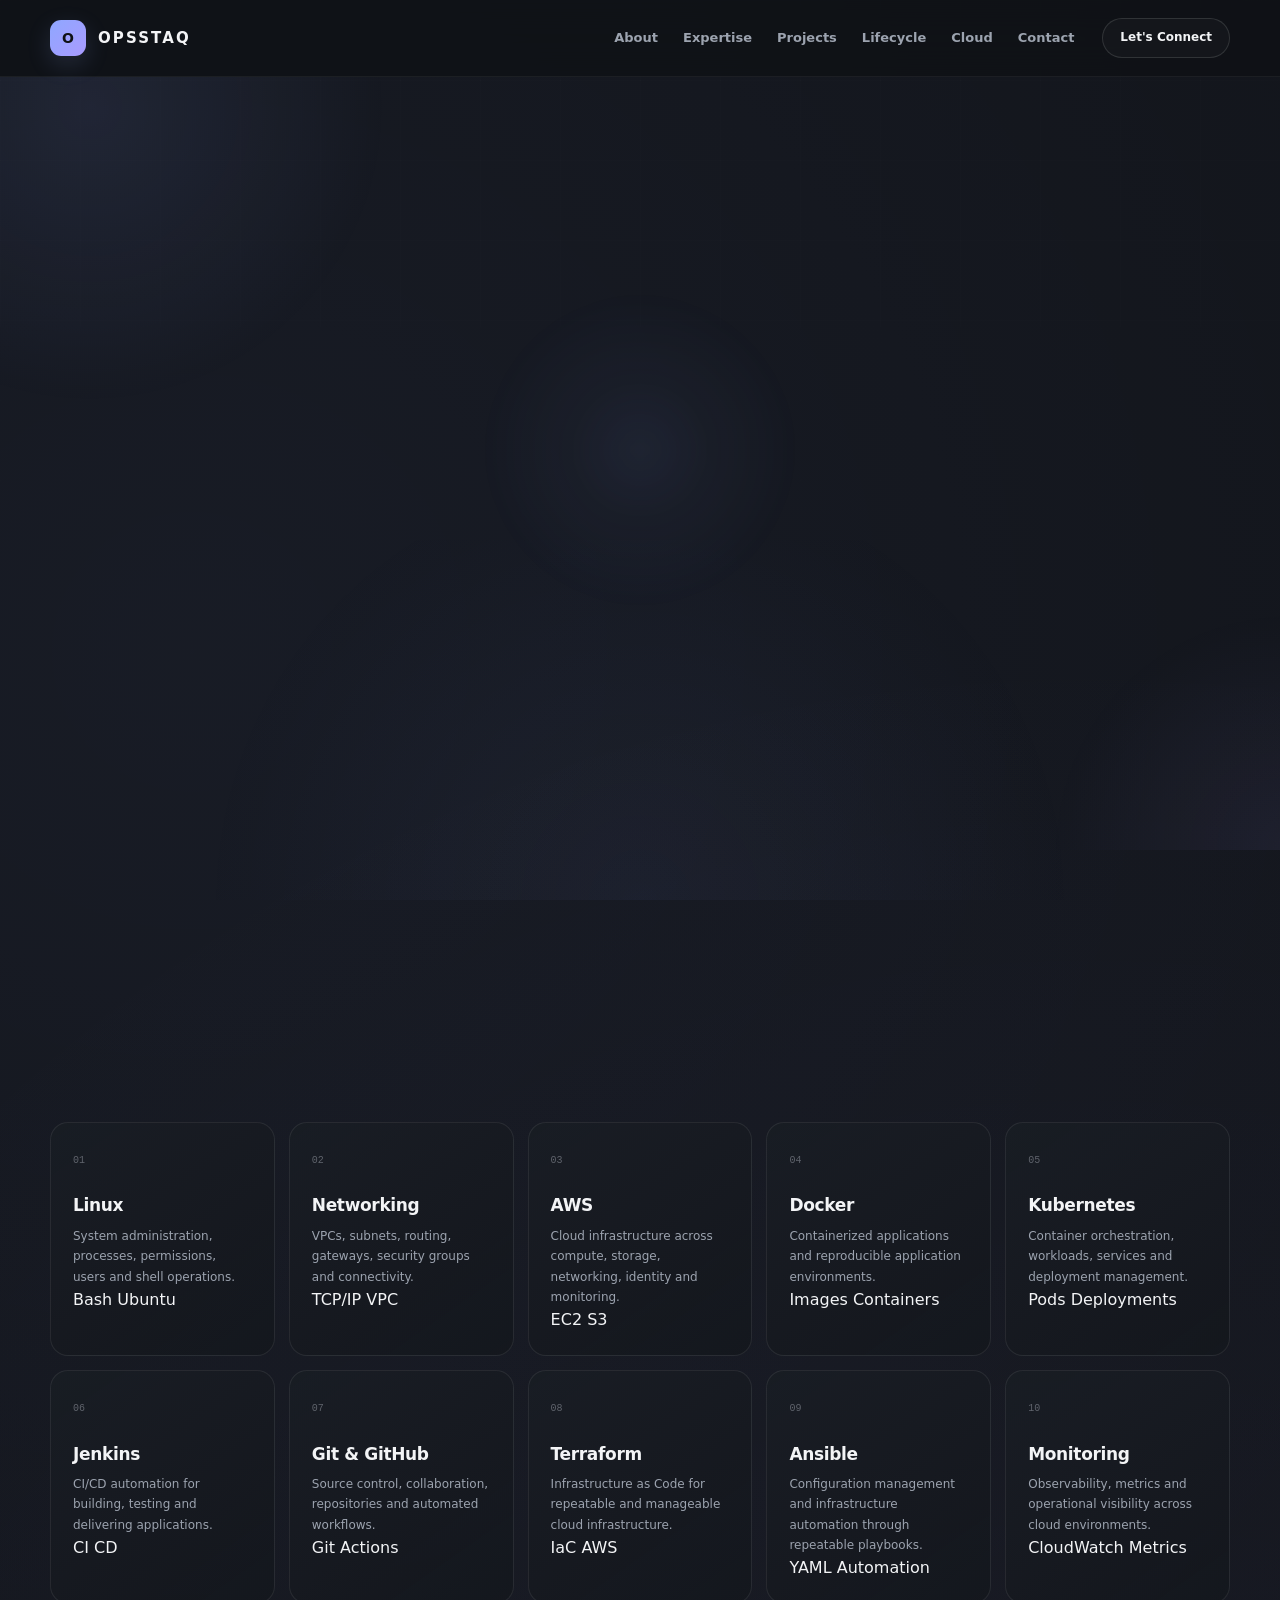
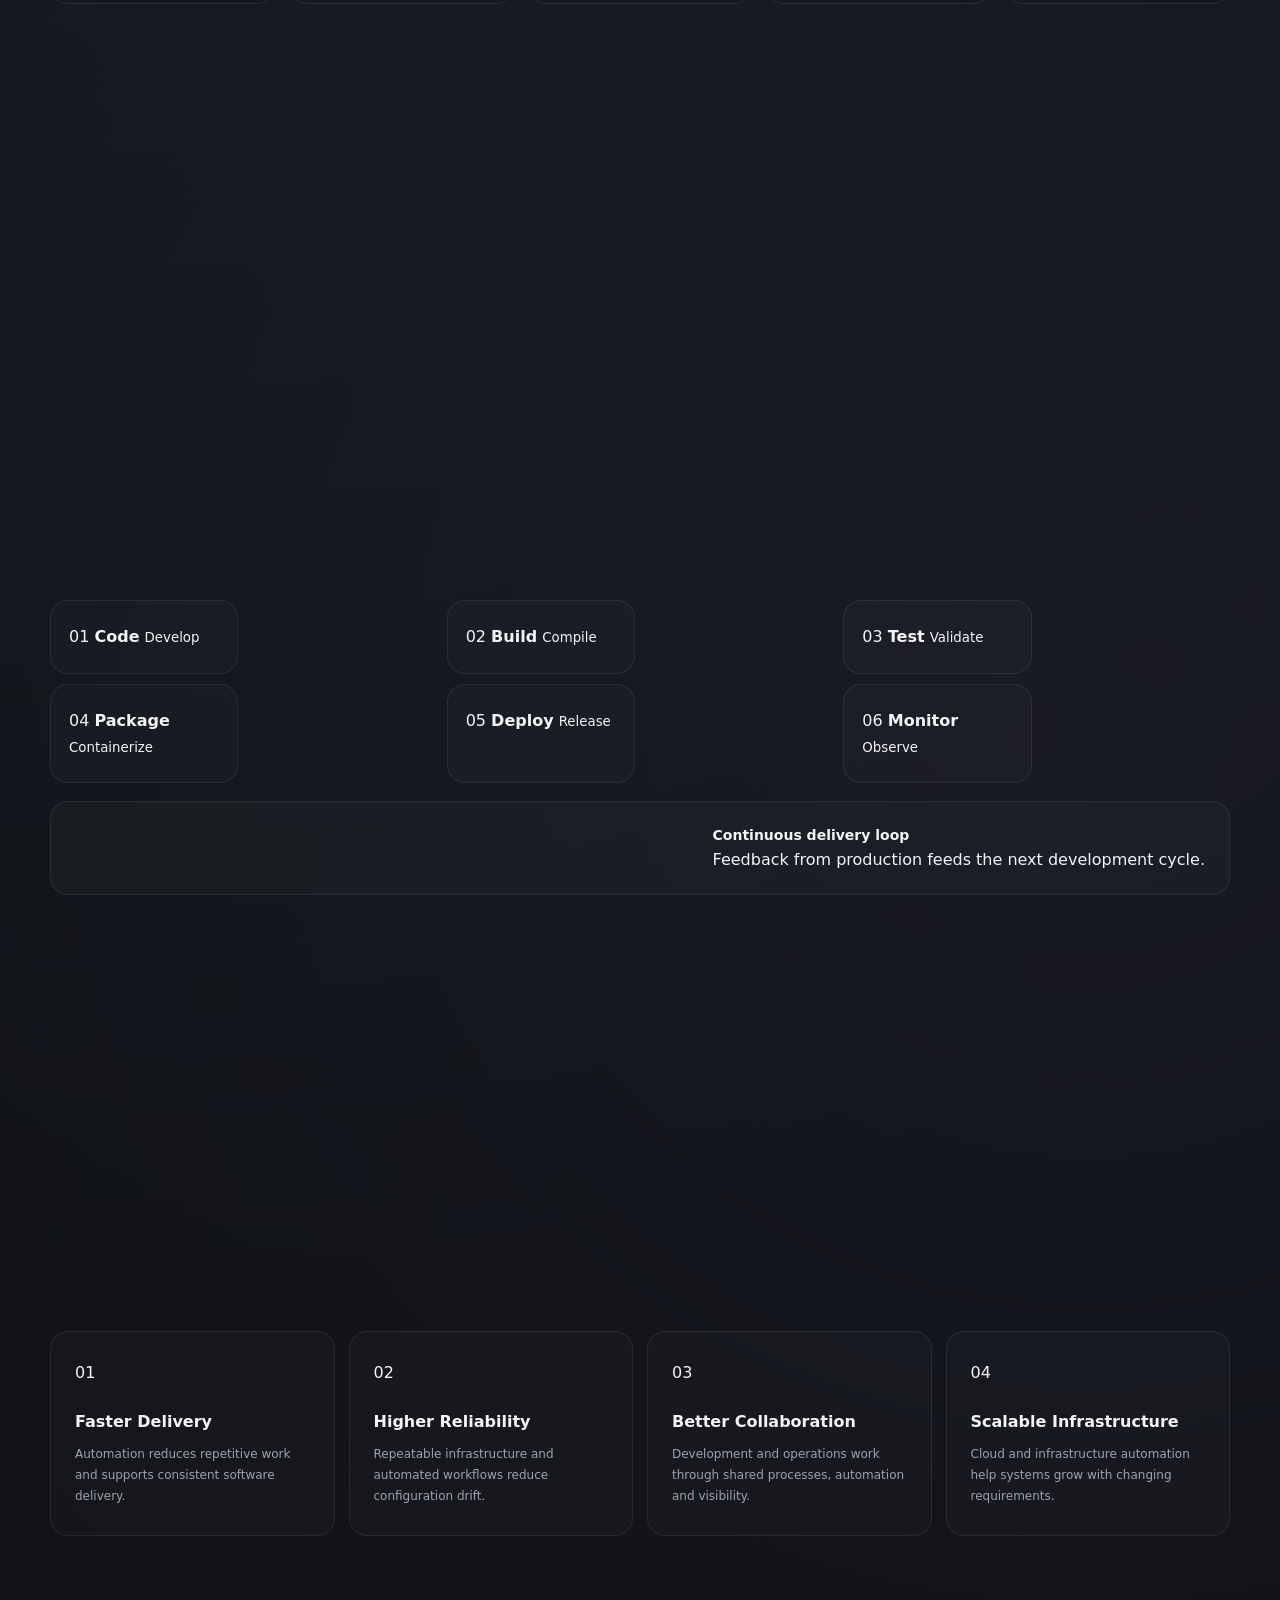
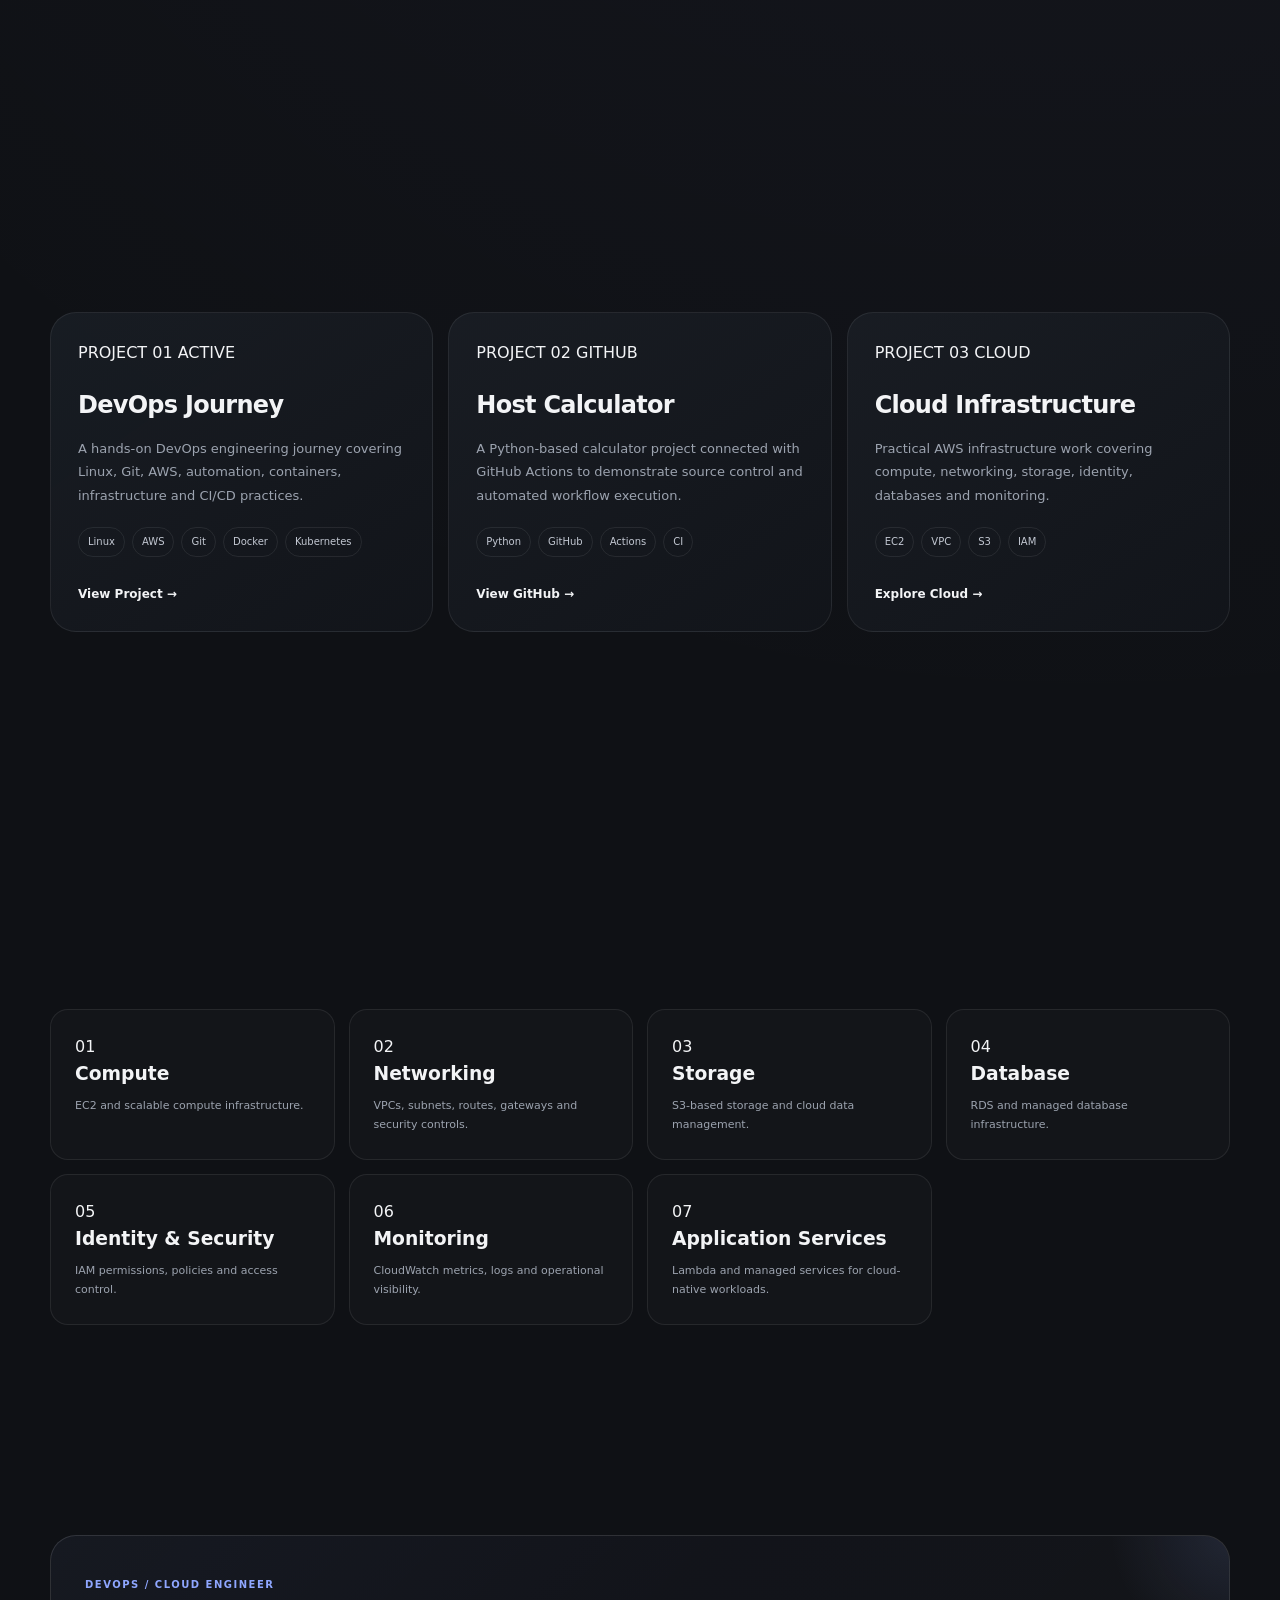
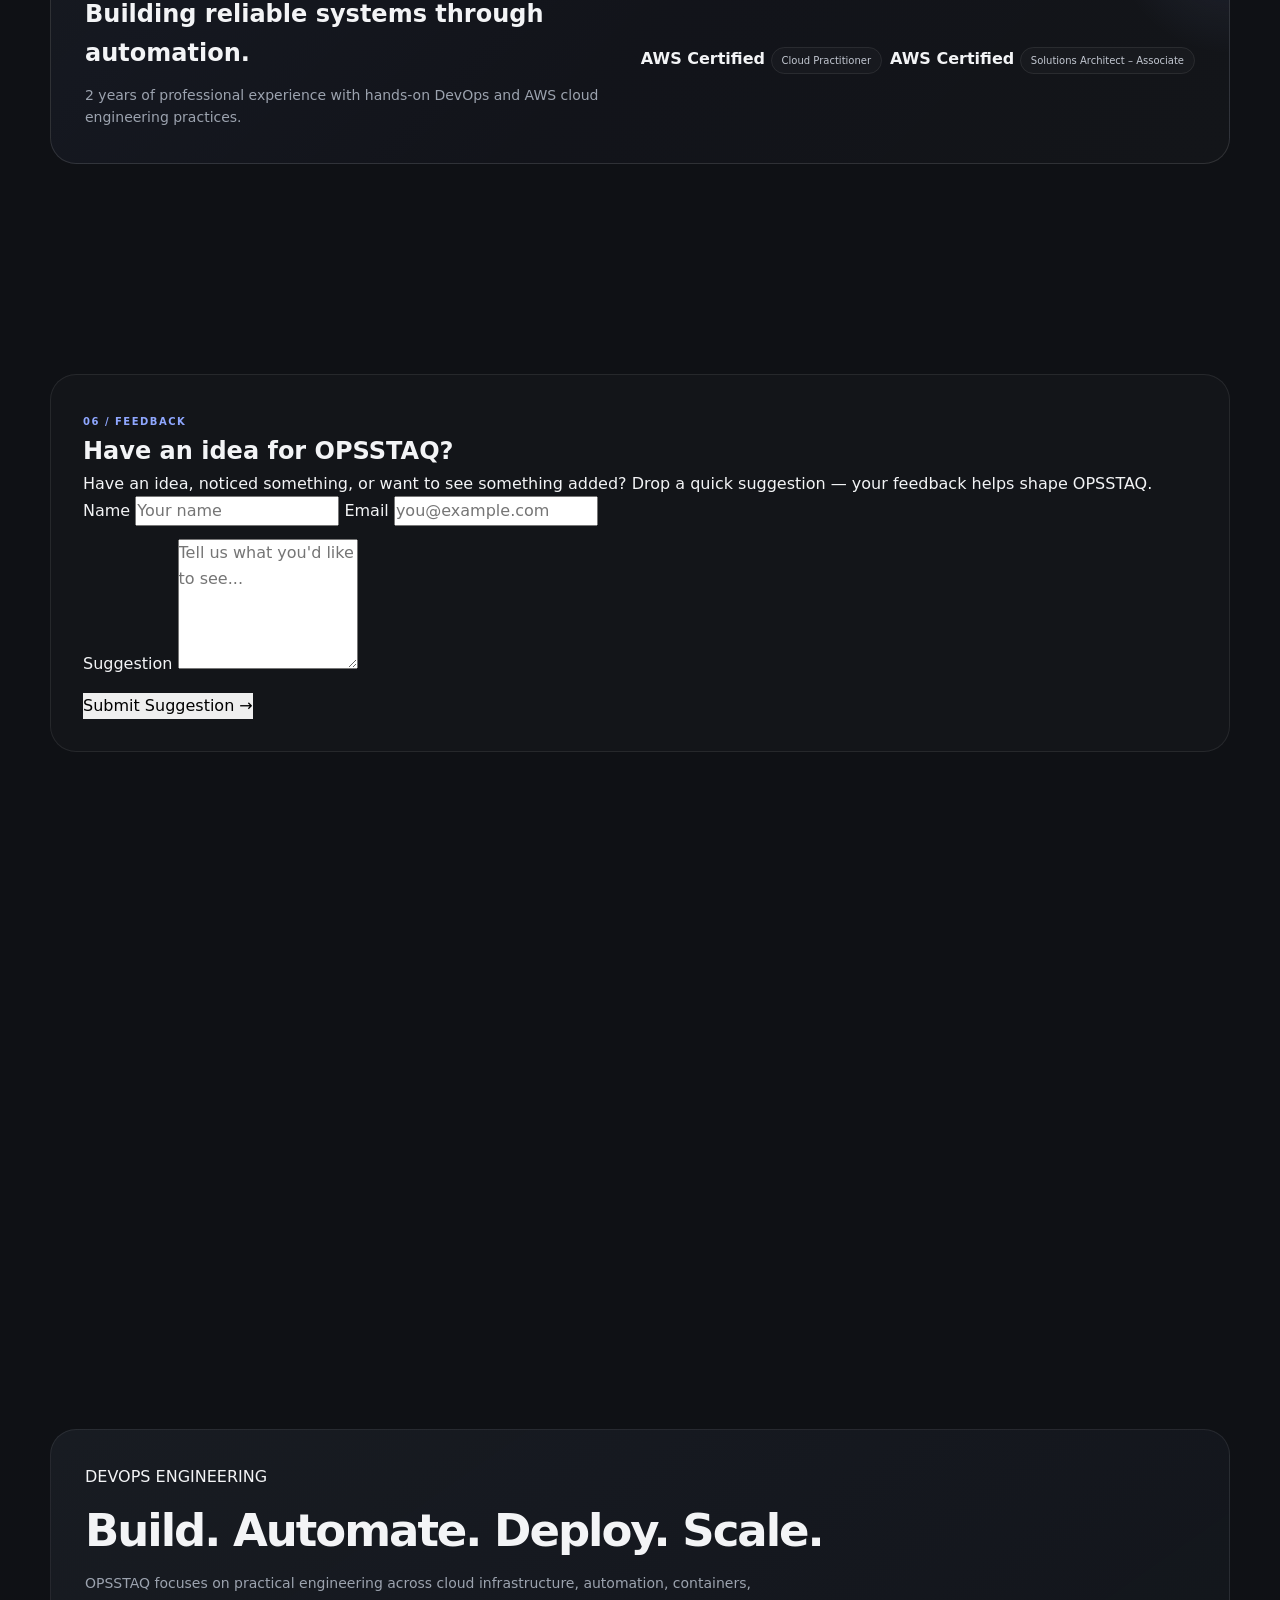
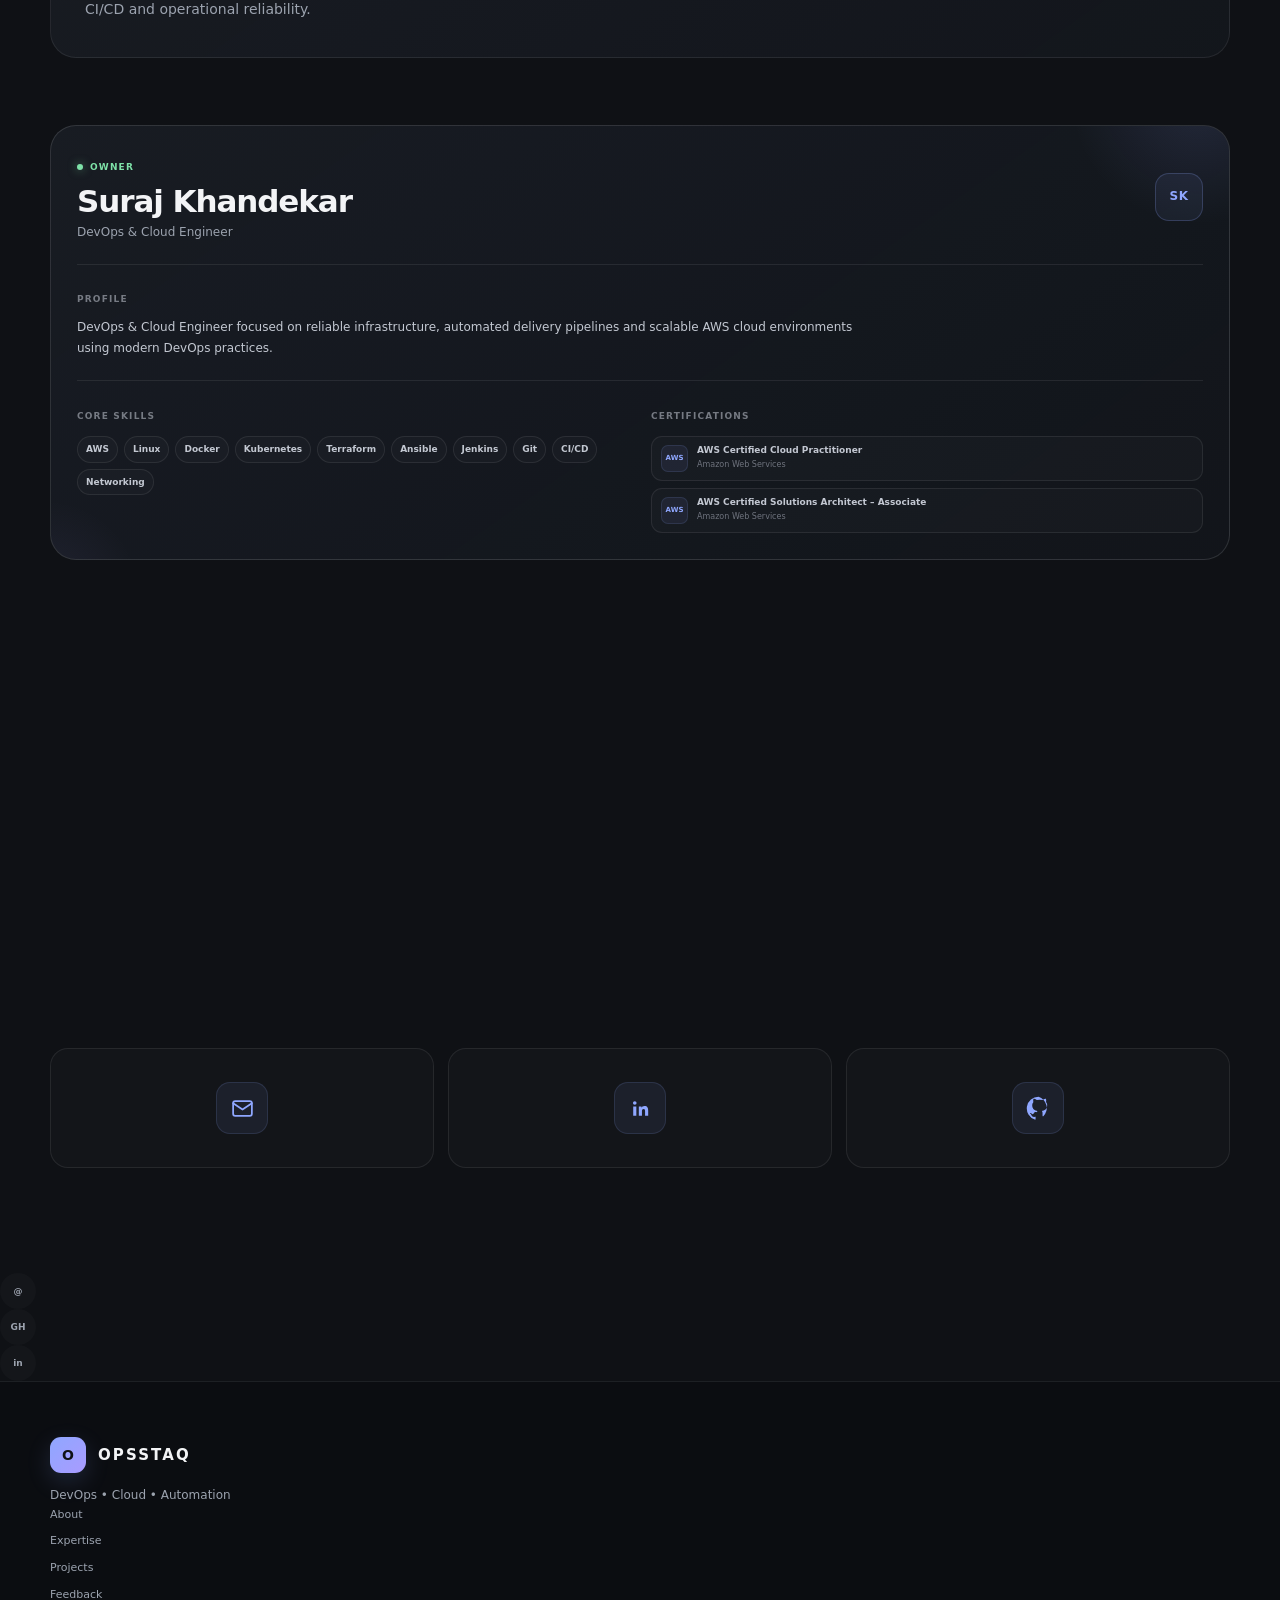
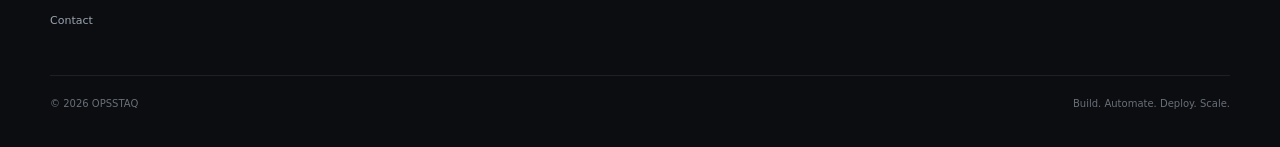
==== index.html @ a8ce3517 "Initial OPSSTAQ website" ====
<!DOCTYPE html>
<html lang="en">
<head>
    <meta charset="UTF-8">

    <meta
        name="viewport"
        content="width=device-width, initial-scale=1.0"
    >

    <meta
        name="description"
        content="OPSSTAQ — DevOps, Cloud and Automation engineering focused on reliable infrastructure, automated delivery and scalable cloud systems."
    >

    <title>OPSSTAQ — DevOps • Cloud • Automation</title>

    <link
        rel="stylesheet"
        href="css/style.css"
    >
</head>

<body>

    <!-- Ambient cursor glow -->
    <div
        class="cursor-glow"
        aria-hidden="true"
    ></div>


    <!-- ==================================================
         HEADER
    =================================================== -->

    <header class="site-header">

        <div class="container header-inner">

            <a
                href="#top"
                class="brand"
                aria-label="OPSSTAQ Home"
            >
                <span class="brand-mark">O</span>

                <span class="brand-name">
                    OPSSTAQ
                </span>
            </a>


            <nav
                class="main-nav"
                aria-label="Main navigation"
            >
                <a href="#about">About</a>
                <a href="#expertise">Expertise</a>
                <a href="#projects">Projects</a>
                <a href="#lifecycle">Lifecycle</a>
                <a href="#cloud">Cloud</a>
                <a href="#contact">Contact</a>
            </nav>


            <a
                href="#contact"
                class="header-cta"
            >
                Let's Connect
            </a>

        </div>

    </header>


    <main id="top">


        <!-- ==================================================
             HERO
        =================================================== -->

        <section class="hero section">

            <div class="container hero-grid">

                <div class="hero-content reveal">

                    <span class="eyebrow">
                        DEVOPS • CLOUD • AUTOMATION
                    </span>


                    <h1>
                        Engineering systems
                        <span>that ship.</span>
                    </h1>


                    <p class="hero-description">
                        Building reliable infrastructure, automated
                        delivery pipelines and scalable cloud environments
                        through modern DevOps engineering practices.
                    </p>


                    <div class="hero-actions">

                        <a
                            href="#projects"
                            class="btn btn-primary"
                        >
                            Explore Projects
                            <span>→</span>
                        </a>


                        <a
                            href="#expertise"
                            class="btn btn-secondary"
                        >
                            Explore Expertise
                        </a>

                    </div>


                    <div class="hero-meta">

                        <span>
                            <i></i>
                            AWS
                        </span>

                        <span>
                            <i></i>
                            CI/CD
                        </span>

                        <span>
                            <i></i>
                            Containers
                        </span>

                    </div>

                </div>


                <!-- Terminal -->

                <div class="hero-terminal reveal">

                    <div class="terminal-header">

                        <div class="terminal-dots">
                            <span></span>
                            <span></span>
                            <span></span>
                        </div>

                        <span>
                            opsstaq-terminal
                        </span>

                    </div>


                    <div class="terminal-body">

                        <div>
                            <span class="terminal-prompt">$</span>
                            git push origin main
                        </div>

                        <div class="terminal-muted">
                            → Triggering CI/CD pipeline...
                        </div>

                        <div class="terminal-success">
                            ✓ Build completed
                        </div>

                        <div class="terminal-success">
                            ✓ Tests passed
                        </div>

                        <div class="terminal-success">
                            ✓ Container packaged
                        </div>

                        <div class="terminal-success">
                            ✓ Deployment completed
                        </div>

                        <div class="terminal-command">
                            <span class="terminal-prompt">$</span>
                            kubectl get pods
                        </div>

                        <div class="terminal-muted">
                            STATUS: Running
                        </div>

                    </div>

                </div>

            </div>

        </section>


        <!-- ==================================================
             CORE STACK
        =================================================== -->

        <section
            id="expertise"
            class="section"
        >

            <div class="container">

                <div class="section-heading reveal">

                    <span class="section-label">
                        01 / CORE STACK
                    </span>

                    <h2>
                        Tools that move
                        <span>systems forward.</span>
                    </h2>

                </div>


                <div class="service-grid">

                    <article class="service-card reveal">
                        <span class="service-number">01</span>
                        <h3>Linux</h3>
                        <p>
                            System administration, processes,
                            permissions, users and shell operations.
                        </p>

                        <div class="service-tags">
                            <span>Bash</span>
                            <span>Ubuntu</span>
                        </div>
                    </article>


                    <article class="service-card reveal">
                        <span class="service-number">02</span>
                        <h3>Networking</h3>
                        <p>
                            VPCs, subnets, routing, gateways,
                            security groups and connectivity.
                        </p>

                        <div class="service-tags">
                            <span>TCP/IP</span>
                            <span>VPC</span>
                        </div>
                    </article>


                    <article class="service-card reveal">
                        <span class="service-number">03</span>
                        <h3>AWS</h3>
                        <p>
                            Cloud infrastructure across compute,
                            storage, networking, identity and monitoring.
                        </p>

                        <div class="service-tags">
                            <span>EC2</span>
                            <span>S3</span>
                        </div>
                    </article>


                    <article class="service-card reveal">
                        <span class="service-number">04</span>
                        <h3>Docker</h3>
                        <p>
                            Containerized applications and reproducible
                            application environments.
                        </p>

                        <div class="service-tags">
                            <span>Images</span>
                            <span>Containers</span>
                        </div>
                    </article>


                    <article class="service-card reveal">
                        <span class="service-number">05</span>
                        <h3>Kubernetes</h3>
                        <p>
                            Container orchestration, workloads,
                            services and deployment management.
                        </p>

                        <div class="service-tags">
                            <span>Pods</span>
                            <span>Deployments</span>
                        </div>
                    </article>


                    <article class="service-card reveal">
                        <span class="service-number">06</span>
                        <h3>Jenkins</h3>
                        <p>
                            CI/CD automation for building, testing
                            and delivering applications.
                        </p>

                        <div class="service-tags">
                            <span>CI</span>
                            <span>CD</span>
                        </div>
                    </article>


                    <article class="service-card reveal">
                        <span class="service-number">07</span>
                        <h3>Git &amp; GitHub</h3>
                        <p>
                            Source control, collaboration,
                            repositories and automated workflows.
                        </p>

                        <div class="service-tags">
                            <span>Git</span>
                            <span>Actions</span>
                        </div>
                    </article>


                    <article class="service-card reveal">
                        <span class="service-number">08</span>
                        <h3>Terraform</h3>
                        <p>
                            Infrastructure as Code for repeatable
                            and manageable cloud infrastructure.
                        </p>

                        <div class="service-tags">
                            <span>IaC</span>
                            <span>AWS</span>
                        </div>
                    </article>


                    <article class="service-card reveal">
                        <span class="service-number">09</span>
                        <h3>Ansible</h3>
                        <p>
                            Configuration management and infrastructure
                            automation through repeatable playbooks.
                        </p>

                        <div class="service-tags">
                            <span>YAML</span>
                            <span>Automation</span>
                        </div>
                    </article>


                    <article class="service-card reveal">
                        <span class="service-number">10</span>
                        <h3>Monitoring</h3>
                        <p>
                            Observability, metrics and operational
                            visibility across cloud environments.
                        </p>

                        <div class="service-tags">
                            <span>CloudWatch</span>
                            <span>Metrics</span>
                        </div>
                    </article>

                </div>

            </div>

        </section>


        <!-- ==================================================
             DEVOPS LIFECYCLE
        =================================================== -->

        <section
            id="lifecycle"
            class="section section-soft"
        >

            <div class="container">

                <div class="section-heading reveal">

                    <span class="section-label">
                        02 / DEVOPS LIFECYCLE
                    </span>

                    <h2>
                        From commit
                        <span>to production.</span>
                    </h2>

                    <p>
                        A continuous workflow connects development,
                        automation, deployment and operations.
                    </p>

                </div>


                <div class="pipeline">

                    <div class="pipeline-step reveal">
                        <span>01</span>
                        <strong>Code</strong>
                        <small>Develop</small>
                    </div>

                    <div class="pipeline-line"></div>

                    <div class="pipeline-step reveal">
                        <span>02</span>
                        <strong>Build</strong>
                        <small>Compile</small>
                    </div>

                    <div class="pipeline-line"></div>

                    <div class="pipeline-step reveal">
                        <span>03</span>
                        <strong>Test</strong>
                        <small>Validate</small>
                    </div>

                    <div class="pipeline-line"></div>

                    <div class="pipeline-step reveal">
                        <span>04</span>
                        <strong>Package</strong>
                        <small>Containerize</small>
                    </div>

                    <div class="pipeline-line"></div>

                    <div class="pipeline-step reveal">
                        <span>05</span>
                        <strong>Deploy</strong>
                        <small>Release</small>
                    </div>

                    <div class="pipeline-line"></div>

                    <div class="pipeline-step reveal">
                        <span>06</span>
                        <strong>Monitor</strong>
                        <small>Observe</small>
                    </div>

                </div>


                <div class="pipeline-result reveal">

                    <span class="pipeline-result-dot"></span>

                    <div>
                        <strong>
                            Continuous delivery loop
                        </strong>

                        <p>
                            Feedback from production feeds the next
                            development cycle.
                        </p>
                    </div>

                </div>

            </div>

        </section>


        <!-- ==================================================
             WHY DEVOPS
        =================================================== -->

        <section class="section">

            <div class="container">

                <div class="section-heading reveal">

                    <span class="section-label">
                        03 / WHY DEVOPS
                    </span>

                    <h2>
                        Engineering for
                        <span>continuous improvement.</span>
                    </h2>

                </div>


                <div class="benefit-grid">

                    <article class="benefit-card reveal">
                        <span>01</span>

                        <h3>
                            Faster Delivery
                        </h3>

                        <p>
                            Automation reduces repetitive work and
                            supports consistent software delivery.
                        </p>
                    </article>


                    <article class="benefit-card reveal">
                        <span>02</span>

                        <h3>
                            Higher Reliability
                        </h3>

                        <p>
                            Repeatable infrastructure and automated
                            workflows reduce configuration drift.
                        </p>
                    </article>


                    <article class="benefit-card reveal">
                        <span>03</span>

                        <h3>
                            Better Collaboration
                        </h3>

                        <p>
                            Development and operations work through
                            shared processes, automation and visibility.
                        </p>
                    </article>


                    <article class="benefit-card reveal">
                        <span>04</span>

                        <h3>
                            Scalable Infrastructure
                        </h3>

                        <p>
                            Cloud and infrastructure automation help
                            systems grow with changing requirements.
                        </p>
                    </article>

                </div>

            </div>

        </section>


        <!-- ==================================================
             PROJECTS
        =================================================== -->

        <section
            id="projects"
            class="section section-soft"
        >

            <div class="container">

                <div class="section-heading reveal">

                    <span class="section-label">
                        04 / PROJECTS
                    </span>

                    <h2>
                        Engineering work
                        <span>in practice.</span>
                    </h2>

                </div>


                <div class="project-grid">

                    <article class="project-card reveal">

                        <div class="project-top">

                            <span class="project-index">
                                PROJECT 01
                            </span>

                            <span class="project-status">
                                ACTIVE
                            </span>

                        </div>


                        <h3>
                            DevOps Journey
                        </h3>


                        <p>
                            A hands-on DevOps engineering journey covering
                            Linux, Git, AWS, automation, containers,
                            infrastructure and CI/CD practices.
                        </p>


                        <div class="project-tags">
                            <span>Linux</span>
                            <span>AWS</span>
                            <span>Git</span>
                            <span>Docker</span>
                            <span>Kubernetes</span>
                        </div>


                        <a
                            href="projects/devops-journey.html"
                            class="project-link"
                            target="_blank"
                            rel="noopener noreferrer"
                        >
                            View Project →
                        </a>

                    </article>


                    <article class="project-card reveal">

                        <div class="project-top">

                            <span class="project-index">
                                PROJECT 02
                            </span>

                            <span class="project-status">
                                GITHUB
                            </span>

                        </div>


                        <h3>
                            Host Calculator
                        </h3>


                        <p>
                            A Python-based calculator project connected
                            with GitHub Actions to demonstrate source
                            control and automated workflow execution.
                        </p>


                        <div class="project-tags">
                            <span>Python</span>
                            <span>GitHub</span>
                            <span>Actions</span>
                            <span>CI</span>
                        </div>


                        <a
                            href="https://github.com/CoderSuraj18/Host-calculator"
                            class="project-link"
                            target="_blank"
                            rel="noopener noreferrer"
                        >
                            View GitHub →
                        </a>

                    </article>


                    <article class="project-card reveal">

                        <div class="project-top">

                            <span class="project-index">
                                PROJECT 03
                            </span>

                            <span class="project-status">
                                CLOUD
                            </span>

                        </div>


                        <h3>
                            Cloud Infrastructure
                        </h3>


                        <p>
                            Practical AWS infrastructure work covering
                            compute, networking, storage, identity,
                            databases and monitoring.
                        </p>


                        <div class="project-tags">
                            <span>EC2</span>
                            <span>VPC</span>
                            <span>S3</span>
                            <span>IAM</span>
                        </div>


                        <a
                            href="#cloud"
                            class="project-link"
                        >
                            Explore Cloud →
                        </a>

                    </article>

                </div>

            </div>

        </section>


        <!-- ==================================================
             AWS CLOUD
        =================================================== -->

        <section
            id="cloud"
            class="section"
        >

            <div class="container">

                <div class="section-heading reveal">

                    <span class="section-label">
                        05 / CLOUD
                    </span>

                    <h2>
                        AWS infrastructure,
                        <span>engineered practically.</span>
                    </h2>

                </div>


                <div class="cloud-grid">

                    <article class="cloud-card reveal">
                        <span>01</span>
                        <h3>Compute</h3>
                        <p>
                            EC2 and scalable compute infrastructure.
                        </p>
                    </article>


                    <article class="cloud-card reveal">
                        <span>02</span>
                        <h3>Networking</h3>
                        <p>
                            VPCs, subnets, routes, gateways and
                            security controls.
                        </p>
                    </article>


                    <article class="cloud-card reveal">
                        <span>03</span>
                        <h3>Storage</h3>
                        <p>
                            S3-based storage and cloud data management.
                        </p>
                    </article>


                    <article class="cloud-card reveal">
                        <span>04</span>
                        <h3>Database</h3>
                        <p>
                            RDS and managed database infrastructure.
                        </p>
                    </article>


                    <article class="cloud-card reveal">
                        <span>05</span>
                        <h3>Identity &amp; Security</h3>
                        <p>
                            IAM permissions, policies and access control.
                        </p>
                    </article>


                    <article class="cloud-card reveal">
                        <span>06</span>
                        <h3>Monitoring</h3>
                        <p>
                            CloudWatch metrics, logs and operational
                            visibility.
                        </p>
                    </article>


                    <article class="cloud-card reveal">
                        <span>07</span>
                        <h3>Application Services</h3>
                        <p>
                            Lambda and managed services for
                            cloud-native workloads.
                        </p>
                    </article>

                </div>

            </div>

        </section>


        <!-- ==================================================
             RESUME / ENGINEER PROFILE
        =================================================== -->

        <section class="section section-soft">

            <div class="container">

                <article class="resume-card reveal">

                    <div>

                        <span class="section-label">
                            DEVOPS / CLOUD ENGINEER
                        </span>

                        <h2>
                            Building reliable systems
                            through automation.
                        </h2>

                        <p>
                            2 years of professional experience with
                            hands-on DevOps and AWS cloud engineering
                            practices.
                        </p>

                    </div>


                    <div class="resume-certifications">

                        <div>
                            <strong>
                                AWS Certified
                            </strong>

                            <span>
                                Cloud Practitioner
                            </span>
                        </div>


                        <div>
                            <strong>
                                AWS Certified
                            </strong>

                            <span>
                                Solutions Architect – Associate
                            </span>
                        </div>

                    </div>

                </article>

            </div>

        </section>


        <!-- ==================================================
             SUGGESTIONS / FEEDBACK
        =================================================== -->

        <section
            id="suggestions"
            class="section"
        >

            <div class="container">

                <article class="suggestion-card reveal">

                    <div class="suggestion-content">

                        <span class="section-label">
                            06 / FEEDBACK
                        </span>


                        <h2>
                            Have an idea
                            <span>for OPSSTAQ?</span>
                        </h2>


                        <p>
                            Have an idea, noticed something, or want to
                            see something added? Drop a quick suggestion —
                            your feedback helps shape OPSSTAQ.
                        </p>

                    </div>


                    <form
                        id="suggestionForm"
                        class="suggestion-form"
                    >

                        <div class="form-row">

                            <label>
                                Name

                                <input
                                    type="text"
                                    name="name"
                                    required
                                    autocomplete="name"
                                    placeholder="Your name"
                                >
                            </label>


                            <label>
                                Email

                                <input
                                    type="email"
                                    name="email"
                                    required
                                    autocomplete="email"
                                    placeholder="you@example.com"
                                >
                            </label>

                        </div>


                        <label>
                            Suggestion

                            <textarea
                                name="suggestion"
                                rows="5"
                                required
                                placeholder="Tell us what you'd like to see..."
                            ></textarea>
                        </label>


                        <div class="form-actions">

                            <button
                                type="submit"
                                class="suggestion-submit"
                            >
                                Submit Suggestion →
                            </button>


                            <span
                                id="formStatus"
                                class="form-status"
                                aria-live="polite"
                            ></span>

                        </div>

                    </form>

                </article>

            </div>

        </section>


        <!-- ==================================================
             ABOUT + OWNER PROFILE
             Moved near the end
        =================================================== -->

        <section
            id="about"
            class="section section-soft"
        >

            <div class="container">

                <div class="section-heading reveal">

                    <span class="section-label">
                        07 / ABOUT
                    </span>


                    <h2>
                        From infrastructure
                        <span>to delivery.</span>
                    </h2>


                    <p>
                        DevOps engineering connects infrastructure,
                        automation, software delivery and cloud
                        operations into one reliable workflow.
                    </p>

                </div>


                <div class="about-grid">

                    <article class="about-card reveal">

                        <span class="card-kicker">
                            DEVOPS ENGINEERING
                        </span>


                        <h3>
                            Build. Automate.
                            Deploy. Scale.
                        </h3>


                        <p>
                            OPSSTAQ focuses on practical engineering
                            across cloud infrastructure, automation,
                            containers, CI/CD and operational reliability.
                        </p>

                    </article>


                    <article class="stat-card reveal">

                        <span class="stat-value">
                            AWS
                        </span>

                        <span class="stat-label">
                            Cloud Engineering
                        </span>

                    </article>


                    <article class="stat-card reveal">

                        <span class="stat-value">
                            CI/CD
                        </span>

                        <span class="stat-label">
                            Automated Delivery
                        </span>

                    </article>

                </div>


                <!-- Owner Profile -->

                <article class="owner-profile-card reveal">

                    <div class="owner-profile-top">

                        <div class="owner-identity">

                            <span class="owner-status">
                                <span class="owner-status-dot"></span>
                                OWNER
                            </span>


                            <h3>
                                Suraj Khandekar
                            </h3>


                            <p>
                                DevOps &amp; Cloud Engineer
                            </p>

                        </div>


                        <div
                            class="owner-mark"
                            aria-hidden="true"
                        >
                            SK
                        </div>

                    </div>


                    <div class="owner-summary">

                        <span class="owner-label">
                            PROFILE
                        </span>


                        <p>
                            DevOps &amp; Cloud Engineer focused on
                            reliable infrastructure, automated delivery
                            pipelines and scalable AWS cloud environments
                            using modern DevOps practices.
                        </p>

                    </div>


                    <div class="owner-details">

                        <div class="owner-detail-group">

                            <span class="owner-label">
                                CORE SKILLS
                            </span>


                            <div class="owner-skills">

                                <span>AWS</span>
                                <span>Linux</span>
                                <span>Docker</span>
                                <span>Kubernetes</span>
                                <span>Terraform</span>
                                <span>Ansible</span>
                                <span>Jenkins</span>
                                <span>Git</span>
                                <span>CI/CD</span>
                                <span>Networking</span>

                            </div>

                        </div>


                        <div class="owner-detail-group">

                            <span class="owner-label">
                                CERTIFICATIONS
                            </span>


                            <div class="owner-certifications">

                                <div class="owner-cert">

                                    <span class="cert-icon">
                                        AWS
                                    </span>


                                    <div>

                                        <strong>
                                            AWS Certified Cloud Practitioner
                                        </strong>

                                        <small>
                                            Amazon Web Services
                                        </small>

                                    </div>

                                </div>


                                <div class="owner-cert">

                                    <span class="cert-icon">
                                        AWS
                                    </span>


                                    <div>

                                        <strong>
                                            AWS Certified Solutions Architect –
                                            Associate
                                        </strong>

                                        <small>
                                            Amazon Web Services
                                        </small>

                                    </div>

                                </div>

                            </div>

                        </div>

                    </div>

                </article>

            </div>

        </section>


        <!-- ==================================================
             CONTACT
        =================================================== -->

        <section
            id="contact"
            class="section"
        >

            <div class="container">

                <div class="section-heading reveal">

                    <span class="section-label">
                        08 / CONTACT
                    </span>


                    <h2>
                        Let's build something
                        <span>reliable.</span>
                    </h2>


                    <p>
                        Connect with OPSSTAQ.
                    </p>

                </div>


                <div class="contact-grid">


                    <!-- Email -->

                    <a
                        href="mailto:khandekarsuraj67@gmail.com"
                        class="contact-action reveal"
                        aria-label="Send email to Suraj Khandekar"
                    >

                        <span class="contact-icon">

                            <svg
                                viewBox="0 0 24 24"
                                width="30"
                                height="30"
                                fill="none"
                                stroke="currentColor"
                                stroke-width="1.7"
                                stroke-linecap="round"
                                stroke-linejoin="round"
                                aria-hidden="true"
                            >
                                <rect
                                    x="3"
                                    y="5"
                                    width="18"
                                    height="14"
                                    rx="2"
                                ></rect>

                                <path
                                    d="m3 7 9 6 9-6"
                                ></path>
                            </svg>

                        </span>

                    </a>


                    <!-- LinkedIn -->

                    <a
                        href="https://www.linkedin.com/in/suraj-khandekar-51581b179"
                        class="contact-action reveal"
                        target="_blank"
                        rel="noopener noreferrer"
                        aria-label="Open Suraj Khandekar LinkedIn profile"
                    >

                        <span class="contact-icon">

                            <svg
                                viewBox="0 0 24 24"
                                width="30"
                                height="30"
                                fill="currentColor"
                                aria-hidden="true"
                            >
                                <path
                                    d="M6.5 8.5A1.75 1.75 0 1 0 6.5 5a1.75 1.75 0 0 0 0 3.5ZM5 10h3v9H5v-9Zm5 0h2.9v1.23h.04c.4-.76 1.38-1.56 2.84-1.56 3.04 0 3.6 2 3.6 4.6V19h-3v-4.17c0-1-.02-2.28-1.39-2.28-1.39 0-1.6 1.08-1.6 2.2V19h-3v-9Z"
                                ></path>
                            </svg>

                        </span>

                    </a>


                    <!-- GitHub -->

                    <a
                        href="https://github.com/CoderSuraj18"
                        class="contact-action reveal"
                        target="_blank"
                        rel="noopener noreferrer"
                        aria-label="Open CoderSuraj18 GitHub profile"
                    >

                        <span class="contact-icon">

                            <svg
                                viewBox="0 0 24 24"
                                width="30"
                                height="30"
                                fill="currentColor"
                                aria-hidden="true"
                            >
                                <path
                                    d="M12 .75a11.25 11.25 0 0 0-3.56 21.92c.56.1.77-.24.77-.54v-2.1c-3.13.68-3.79-1.33-3.79-1.33-.51-1.3-1.25-1.65-1.25-1.65-1.02-.7.08-.69.08-.69 1.13.08 1.73 1.16 1.73 1.16 1 .1 1.57-.99 1.57-.99.9-1.56 2.34-1.11 2.91-.85.09-.69.35-1.11.63-1.37-2.5-.28-5.13-1.25-5.13-5.57 0-1.23.44-2.23 1.16-3.02-.12-.28-.5-1.43.11-2.98 0 0 .95-.3 3.1 1.15a10.7 10.7 0 0 1 5.64 0c2.15-1.45 3.1-1.15 3.1-1.15.61 1.55.23 2.7.11 2.98.72.79 1.16 1.79 1.16 3.02 0 4.33-2.64 5.29-5.15 5.57.36.31.68.92.68 1.86v2.75c0 .3.2.65.78.54A11.25 11.25 0 0 0 12 .75Z"
                                ></path>
                            </svg>

                        </span>

                    </a>

                </div>

            </div>

        </section>

    </main>


    <!-- ==================================================
         FLOATING CONTACT DOCK
    =================================================== -->

    <div class="floating-dock">

        <a
            href="mailto:khandekarsuraj67@gmail.com"
            class="dock-item"
            aria-label="Email"
        >
            @
        </a>


        <a
            href="https://github.com/CoderSuraj18"
            class="dock-item"
            target="_blank"
            rel="noopener noreferrer"
            aria-label="GitHub"
        >
            GH
        </a>


        <a
            href="https://www.linkedin.com/in/suraj-khandekar-51581b179"
            class="dock-item"
            target="_blank"
            rel="noopener noreferrer"
            aria-label="LinkedIn"
        >
            in
        </a>

    </div>


    <!-- ==================================================
         FOOTER
    =================================================== -->

    <footer class="site-footer">

        <div class="container footer-inner">

            <div class="footer-brand">

                <a
                    href="#top"
                    class="brand"
                >
                    <span class="brand-mark">O</span>

                    <span class="brand-name">
                        OPSSTAQ
                    </span>
                </a>


                <p>
                    DevOps • Cloud • Automation
                </p>

            </div>


            <div class="footer-links">

                <a href="#about">About</a>
                <a href="#expertise">Expertise</a>
                <a href="#projects">Projects</a>
                <a href="#suggestions">Feedback</a>
                <a href="#contact">Contact</a>

            </div>


            <div class="footer-bottom">

                <span>
                    ©
                    <span data-current-year></span>
                    OPSSTAQ
                </span>


                <span>
                    Build. Automate. Deploy. Scale.
                </span>

            </div>

        </div>

    </footer>


    <script src="js/script.js"></script>

</body>
</html>
---- css/style.css ----
/* =========================================================
   OPSSTAQ
   DevOps • Cloud • Automation
   Main Website Stylesheet
   ========================================================= */


/* =========================================================
   01. ROOT VARIABLES
   ========================================================= */

:root {
    --bg: #0f1115;
    --bg-soft: #14171d;
    --bg-deep: #0b0d11;

    --card: rgba(25, 29, 36, 0.86);
    --card-solid: #191d24;

    --text: #f3f4f6;
    --muted: #9ca3af;
    --muted-light: #c3c8d2;

    --blue: #8fa7ff;
    --blue-soft: rgba(143, 167, 255, 0.12);

    --violet: #a99bff;
    --green: #7ee2a8;

    --border: rgba(255, 255, 255, 0.08);
    --border-light: rgba(255, 255, 255, 0.12);

    --shadow: 0 24px 70px rgba(0, 0, 0, 0.28);

    --radius-sm: 12px;
    --radius-md: 18px;
    --radius-lg: 26px;

    --container: 1180px;

    --transition: 0.28s ease;
}


/* =========================================================
   02. RESET
   ========================================================= */

* {
    margin: 0;
    padding: 0;
    box-sizing: border-box;
}

html {
    scroll-behavior: smooth;
    scroll-padding-top: 90px;
}

body {
    min-height: 100vh;
    overflow-x: hidden;

    background:
        radial-gradient(
            circle at 15% 8%,
            rgba(143, 167, 255, 0.07),
            transparent 30%
        ),
        radial-gradient(
            circle at 85% 28%,
            rgba(169, 155, 255, 0.05),
            transparent 28%
        ),
        var(--bg);

    color: var(--text);

    font-family:
        Inter,
        ui-sans-serif,
        system-ui,
        -apple-system,
        BlinkMacSystemFont,
        "Segoe UI",
        sans-serif;

    line-height: 1.6;
    -webkit-font-smoothing: antialiased;

    position: relative;
    isolation: isolate;
}

body::before {
    content: "";
    position: fixed;
    inset: 0;

    pointer-events: none;

    background-image:
        linear-gradient(
            rgba(255, 255, 255, 0.018) 1px,
            transparent 1px
        ),
        linear-gradient(
            90deg,
            rgba(255, 255, 255, 0.018) 1px,
            transparent 1px
        );

    background-size: 80px 80px;

    mask-image:
        linear-gradient(
            to bottom,
            rgba(0, 0, 0, 0.55),
            transparent 80%
        );

    z-index: -3;
}

body::after {
    content: "";

    position: fixed;
    inset: auto 0 0;

    height: 40vh;

    pointer-events: none;

    background:
        radial-gradient(
            circle at 50% 100%,
            rgba(143, 167, 255, 0.05),
            transparent 60%
        );

    z-index: -3;
}

a {
    color: inherit;
    text-decoration: none;
}

button,
input,
textarea {
    font: inherit;
}

button {
    border: 0;
}

img,
svg {
    display: block;
    max-width: 100%;
}

::selection {
    background: rgba(143, 167, 255, 0.25);
    color: var(--text);
}


/* =========================================================
   03. AMBIENT CURSOR GLOW
   ========================================================= */

.cursor-glow {
    position: fixed;

    width: 340px;
    height: 340px;

    border-radius: 50%;

    pointer-events: none;

    background:
        radial-gradient(
            circle,
            rgba(143, 167, 255, 0.10) 0%,
            rgba(143, 167, 255, 0.045) 28%,
            transparent 70%
        );

    filter: blur(12px);

    transform:
        translate3d(
            50vw,
            50vh,
            0
        )
        translate(-50%, -50%);

    z-index: -1;

    opacity: 0.8;
}


/* =========================================================
   04. GLOBAL CONTAINER
   ========================================================= */

.container {
    width: min(
        calc(100% - 40px),
        var(--container)
    );

    margin-inline: auto;
}


/* =========================================================
   05. HEADER
   ========================================================= */

.site-header {
    position: sticky;
    top: 0;

    z-index: 100;

    background:
        rgba(15, 17, 21, 0.78);

    border-bottom:
        1px solid rgba(255, 255, 255, 0.055);

    backdrop-filter: blur(18px);
    -webkit-backdrop-filter: blur(18px);
}

.header-inner {
    min-height: 76px;

    display: flex;
    align-items: center;
    justify-content: space-between;

    gap: 28px;
}

.brand {
    display: inline-flex;
    align-items: center;

    gap: 12px;

    flex-shrink: 0;

    transition:
        opacity var(--transition),
        transform var(--transition);
}

.brand:hover,
.brand-active {
    transform: translateY(-1px);
}

.brand-mark {
    width: 36px;
    height: 36px;

    display: grid;
    place-items: center;

    border-radius: 11px;

    color: #0f1115;

    background:
        linear-gradient(
            135deg,
            var(--blue),
            var(--violet)
        );

    font-size: 14px;
    font-weight: 800;

    box-shadow:
        0 8px 25px rgba(143, 167, 255, 0.16);

    transition:
        transform var(--transition),
        box-shadow var(--transition);
}

.brand:hover .brand-mark,
.brand-active .brand-mark {
    transform: rotate(-5deg) scale(1.04);

    box-shadow:
        0 10px 32px rgba(143, 167, 255, 0.24);
}

.brand-name {
    font-size: 15px;
    font-weight: 800;

    letter-spacing: 0.14em;
}

.main-nav {
    display: flex;
    align-items: center;
    gap: 25px;

    margin-left: auto;
}

.main-nav a {
    position: relative;

    color: var(--muted);

    font-size: 13px;
    font-weight: 600;

    transition:
        color var(--transition);
}

.main-nav a::after {
    content: "";

    position: absolute;

    left: 0;
    right: 0;
    bottom: -7px;

    height: 1px;

    background: var(--blue);

    transform: scaleX(0);
    transform-origin: center;

    transition:
        transform var(--transition);
}

.main-nav a:hover {
    color: var(--text);
}

.main-nav a:hover::after {
    transform: scaleX(1);
}

.header-cta {
    display: inline-flex;
    align-items: center;
    justify-content: center;

    min-height: 40px;

    padding: 0 17px;

    border: 1px solid var(--border-light);
    border-radius: 999px;

    color: var(--text);

    background:
        rgba(255, 255, 255, 0.025);

    font-size: 12px;
    font-weight: 700;

    transition:
        transform var(--transition),
        background var(--transition),
        border-color var(--transition);
}

.header-cta:hover {
    transform: translateY(-2px);

    background:
        rgba(143, 167, 255, 0.08);

    border-color:
        rgba(143, 167, 255, 0.32);
}


/* =========================================================
   06. HERO
   ========================================================= */

.hero {
    position: relative;

    padding:
        118px 0
        100px;

    overflow: hidden;
}

.hero::before {
    content: "";

    position: absolute;

    width: 620px;
    height: 620px;

    top: -280px;
    left: -220px;

    border-radius: 50%;

    background:
        radial-gradient(
            circle,
            rgba(143, 167, 255, 0.09),
            transparent 68%
        );

    pointer-events: none;
}

.hero::after {
    content: "";

    position: absolute;

    width: 500px;
    height: 500px;

    right: -260px;
    bottom: -250px;

    border-radius: 50%;

    background:
        radial-gradient(
            circle,
            rgba(169, 155, 255, 0.07),
            transparent 68%
        );

    pointer-events: none;
}

.hero-grid {
    position: relative;
    z-index: 1;

    display: grid;

    grid-template-columns:
        minmax(0, 1.05fr)
        minmax(380px, 0.95fr);

    gap: 80px;

    align-items: center;
}

.eyebrow {
    display: inline-flex;
    align-items: center;

    gap: 8px;

    margin-bottom: 22px;

    color: var(--blue);

    font-size: 11px;
    font-weight: 800;

    letter-spacing: 0.16em;
}

.eyebrow::before {
    content: "";

    width: 24px;
    height: 1px;

    background: var(--blue);
}

.hero h1 {
    max-width: 720px;

    font-size:
        clamp(48px, 7vw, 86px);

    line-height: 0.98;

    letter-spacing: -0.055em;

    font-weight: 760;
}

.hero h1 span {
    color: var(--muted);
}

.hero-description {
    max-width: 610px;

    margin-top: 27px;

    color: var(--muted);

    font-size: 17px;
    line-height: 1.8;
}

.hero-actions {
    display: flex;
    flex-wrap: wrap;

    gap: 12px;

    margin-top: 34px;
}

.btn {
    display: inline-flex;
    align-items: center;
    justify-content: center;

    min-height: 46px;

    padding:
        0 20px;

    border-radius: 999px;

    font-size: 13px;
    font-weight: 750;

    transition:
        transform var(--transition),
        background var(--transition),
        border-color var(--transition),
        box-shadow var(--transition);
}

.btn:hover {
    transform: translateY(-2px);
}

.btn-primary {
    color: #0d1015;

    background:
        linear-gradient(
            135deg,
            #a7b8ff,
            #8fa7ff
        );

    border: 1px solid transparent;

    box-shadow:
        0 12px 35px rgba(143, 167, 255, 0.14);
}

.btn-primary:hover {
    box-shadow:
        0 16px 42px rgba(143, 167, 255, 0.22);
}

.btn-secondary {
    color: var(--text);

    background:
        rgba(255, 255, 255, 0.025);

    border:
        1px solid var(--border-light);
}

.btn-secondary:hover {
    background:
        rgba(255, 255, 255, 0.055);

    border-color:
        rgba(255, 255, 255, 0.18);
}

.hero-meta {
    display: flex;
    flex-wrap: wrap;

    gap: 9px;

    margin-top: 30px;
}

.hero-meta span {
    padding:
        7px 11px;

    border:
        1px solid var(--border);

    border-radius: 999px;

    color: var(--muted-light);

    background:
        rgba(255, 255, 255, 0.018);

    font-size: 11px;
    font-weight: 650;
}


/* =========================================================
   07. TERMINAL VISUAL
   ========================================================= */

.terminal {
    overflow: hidden;

    border:
        1px solid var(--border-light);

    border-radius: var(--radius-lg);

    background:
        linear-gradient(
            145deg,
            rgba(25, 29, 36, 0.95),
            rgba(18, 21, 27, 0.92)
        );

    box-shadow: var(--shadow);

    transform:
        perspective(1200px)
        rotateY(-3deg);

    transition:
        transform 0.5s ease,
        border-color 0.3s ease,
        box-shadow 0.3s ease;
}

.terminal:hover {
    transform:
        perspective(1200px)
        rotateY(0deg)
        translateY(-4px);

    border-color:
        rgba(143, 167, 255, 0.22);

    box-shadow:
        0 30px 90px rgba(0, 0, 0, 0.38);
}

.terminal-bar {
    height: 45px;

    display: flex;
    align-items: center;

    gap: 7px;

    padding: 0 15px;

    border-bottom:
        1px solid var(--border);

    background:
        rgba(255, 255, 255, 0.02);
}

.terminal-dot {
    width: 8px;
    height: 8px;

    border-radius: 50%;

    background:
        rgba(255, 255, 255, 0.18);
}

.terminal-title {
    margin-left: 8px;

    color: var(--muted);

    font-size: 10px;
    font-weight: 600;

    letter-spacing: 0.08em;
}

.terminal-body {
    padding: 28px;

    font-family:
        "SFMono-Regular",
        Consolas,
        "Liberation Mono",
        monospace;

    font-size: 12px;
    line-height: 1.9;
}

.terminal-line {
    color: var(--muted);
}

.terminal-command {
    color: var(--text);
}

.terminal-accent {
    color: var(--blue);
}

.terminal-success {
    color: var(--green);
}

.terminal-muted {
    color:
        rgba(195, 200, 210, 0.55);
}

.terminal-space {
    height: 10px;
}


/* =========================================================
   08. GLOBAL SECTION
   ========================================================= */

.section {
    position: relative;

    padding:
        105px 0;
}

.section-alt {
    background:
        linear-gradient(
            180deg,
            transparent,
            rgba(255, 255, 255, 0.012),
            transparent
        );
}

.section-heading {
    display: grid;

    grid-template-columns:
        150px
        minmax(0, 1fr);

    gap: 40px;

    margin-bottom: 48px;
}

.section-label {
    padding-top: 8px;

    color: var(--blue);

    font-size: 10px;
    font-weight: 800;

    letter-spacing: 0.15em;
}

.section-heading h2 {
    max-width: 760px;

    font-size:
        clamp(34px, 5vw, 58px);

    line-height: 1.02;

    letter-spacing: -0.045em;
}

.section-heading p {
    max-width: 680px;

    margin-top: 18px;

    color: var(--muted);

    font-size: 15px;
    line-height: 1.8;
}


/* =========================================================
   09. CORE STACK
   ========================================================= */

.service-grid {
    display: grid;

    grid-template-columns:
        repeat(5, minmax(0, 1fr));

    gap: 14px;
}

.service-card {
    position: relative;

    min-height: 170px;

    padding: 22px;

    border:
        1px solid var(--border);

    border-radius: var(--radius-md);

    background:
        linear-gradient(
            145deg,
            rgba(25, 29, 36, 0.92),
            rgba(20, 23, 29, 0.88)
        );

    overflow: hidden;

    transition:
        transform var(--transition),
        border-color var(--transition),
        background var(--transition),
        box-shadow var(--transition);
}

.service-card::before {
    content: "";

    position: absolute;

    width: 130px;
    height: 130px;

    top: -75px;
    right: -65px;

    border-radius: 50%;

    background:
        radial-gradient(
            circle,
            rgba(143, 167, 255, 0.12),
            transparent 70%
        );

    opacity: 0;

    transition:
        opacity var(--transition);
}

.service-card:hover {
    transform: translateY(-5px);

    border-color:
        rgba(143, 167, 255, 0.22);

    background:
        linear-gradient(
            145deg,
            rgba(28, 33, 42, 0.96),
            rgba(22, 26, 33, 0.94)
        );

    box-shadow:
        0 18px 50px rgba(0, 0, 0, 0.22);
}

.service-card:hover::before {
    opacity: 1;
}

.service-number {
    color:
        rgba(195, 200, 210, 0.42);

    font-family:
        "SFMono-Regular",
        Consolas,
        monospace;

    font-size: 10px;
}

.service-card h3 {
    margin-top: 25px;

    font-size: 17px;
    line-height: 1.2;

    letter-spacing: -0.02em;
}

.service-card p {
    margin-top: 10px;

    color: var(--muted);

    font-size: 12px;
    line-height: 1.7;
}

.service-tag {
    position: absolute;

    right: 18px;
    bottom: 18px;

    color:
        rgba(143, 167, 255, 0.75);

    font-size: 10px;
    font-weight: 700;

    letter-spacing: 0.08em;
}


/* =========================================================
   10. DEVOPS LIFECYCLE
   ========================================================= */

.pipeline {
    display: grid;

    grid-template-columns:
        repeat(6, minmax(0, 1fr));

    gap: 10px;
}

.pipeline-step {
    position: relative;

    padding: 23px 18px;

    border:
        1px solid var(--border);

    border-radius: var(--radius-md);

    background:
        rgba(255, 255, 255, 0.018);

    transition:
        transform var(--transition),
        border-color var(--transition),
        background var(--transition);
}

.pipeline-step:hover {
    transform: translateY(-4px);

    border-color:
        rgba(143, 167, 255, 0.24);

    background:
        rgba(143, 167, 255, 0.045);
}

.pipeline-step-number {
    color: var(--blue);

    font-family:
        "SFMono-Regular",
        Consolas,
        monospace;

    font-size: 10px;
}

.pipeline-step h3 {
    margin-top: 18px;

    font-size: 14px;
}

.pipeline-step p {
    margin-top: 6px;

    color: var(--muted);

    font-size: 11px;
}

.pipeline-result {
    display: flex;
    align-items: center;
    justify-content: space-between;

    gap: 20px;

    margin-top: 18px;

    padding:
        22px 24px;

    border:
        1px solid var(--border);

    border-radius: var(--radius-md);

    background:
        linear-gradient(
            90deg,
            rgba(126, 226, 168, 0.035),
            rgba(143, 167, 255, 0.035)
        );

    transition:
        transform var(--transition),
        border-color var(--transition);
}

.pipeline-result:hover {
    transform: translateY(-3px);

    border-color:
        rgba(126, 226, 168, 0.2);
}

.pipeline-result strong {
    display: block;

    font-size: 14px;
}

.pipeline-result span {
    display: block;

    margin-top: 4px;

    color: var(--muted);

    font-size: 12px;
}

.pipeline-status {
    display: inline-flex;
    align-items: center;

    gap: 8px;

    color: var(--green);

    font-size: 11px;
    font-weight: 750;

    white-space: nowrap;
}

.pipeline-status::before {
    content: "";

    width: 7px;
    height: 7px;

    border-radius: 50%;

    background: var(--green);

    box-shadow:
        0 0 12px rgba(126, 226, 168, 0.5);
}


/* =========================================================
   11. WHY DEVOPS
   ========================================================= */

.benefit-grid {
    display: grid;

    grid-template-columns:
        repeat(4, minmax(0, 1fr));

    gap: 14px;
}

.benefit-card {
    padding: 28px 24px;

    border:
        1px solid var(--border);

    border-radius: var(--radius-md);

    background:
        rgba(255, 255, 255, 0.018);

    transition:
        transform var(--transition),
        border-color var(--transition),
        background var(--transition);
}

.benefit-card:hover {
    transform: translateY(-5px);

    border-color:
        rgba(143, 167, 255, 0.22);

    background:
        rgba(143, 167, 255, 0.035);
}

.benefit-icon {
    width: 40px;
    height: 40px;

    display: grid;
    place-items: center;

    border:
        1px solid rgba(143, 167, 255, 0.15);

    border-radius: 12px;

    color: var(--blue);

    background:
        rgba(143, 167, 255, 0.07);

    font-family:
        "SFMono-Regular",
        Consolas,
        monospace;

    font-size: 11px;
    font-weight: 800;
}

.benefit-card h3 {
    margin-top: 24px;

    font-size: 16px;
}

.benefit-card p {
    margin-top: 9px;

    color: var(--muted);

    font-size: 12px;
    line-height: 1.75;
}


/* =========================================================
   12. PROJECTS
   ========================================================= */

.project-grid {
    display: grid;

    grid-template-columns:
        repeat(3, minmax(0, 1fr));

    gap: 15px;
}

.project-card {
    display: flex;
    flex-direction: column;

    min-height: 320px;

    padding: 27px;

    border:
        1px solid var(--border);

    border-radius: var(--radius-lg);

    background:
        linear-gradient(
            145deg,
            rgba(25, 29, 36, 0.94),
            rgba(18, 21, 27, 0.92)
        );

    transition:
        transform var(--transition),
        border-color var(--transition),
        box-shadow var(--transition);
}

.project-card:hover {
    transform: translateY(-6px);

    border-color:
        rgba(143, 167, 255, 0.25);

    box-shadow:
        0 24px 65px rgba(0, 0, 0, 0.25);
}

.project-type {
    color: var(--blue);

    font-size: 10px;
    font-weight: 800;

    letter-spacing: 0.13em;
}

.project-card h3 {
    margin-top: 20px;

    font-size: 24px;

    letter-spacing: -0.03em;
}

.project-card p {
    margin-top: 13px;

    color: var(--muted);

    font-size: 13px;
    line-height: 1.8;
}

.project-tags {
    display: flex;
    flex-wrap: wrap;

    gap: 7px;

    margin-top: 20px;
}

.project-tags span {
    padding:
        6px 9px;

    border:
        1px solid var(--border);

    border-radius: 999px;

    color: var(--muted-light);

    font-size: 10px;
}

.project-link {
    display: inline-flex;

    align-items: center;

    margin-top: auto;
    padding-top: 28px;

    color: var(--text);

    font-size: 12px;
    font-weight: 750;

    transition:
        color var(--transition),
        transform var(--transition);
}

.project-link:hover {
    color: var(--blue);

    transform: translateX(3px);
}


/* =========================================================
   13. AWS CLOUD
   ========================================================= */

.cloud-grid {
    display: grid;

    grid-template-columns:
        repeat(4, minmax(0, 1fr));

    gap: 14px;
}

.cloud-card {
    padding: 24px;

    border:
        1px solid var(--border);

    border-radius: var(--radius-md);

    background:
        rgba(255, 255, 255, 0.018);

    transition:
        transform var(--transition),
        border-color var(--transition),
        background var(--transition);
}

.cloud-card:hover {
    transform: translateY(-5px);

    border-color:
        rgba(143, 167, 255, 0.22);

    background:
        rgba(143, 167, 255, 0.035);
}

.cloud-card strong {
    display: block;

    font-size: 15px;
}

.cloud-card p {
    margin-top: 8px;

    color: var(--muted);

    font-size: 11px;
    line-height: 1.7;
}


/* =========================================================
   14. RESUME / PROFILE SUMMARY
   ========================================================= */

.resume-card {
    position: relative;

    display: grid;

    grid-template-columns:
        minmax(0, 1fr)
        auto;

    align-items: center;

    gap: 35px;

    padding: 34px;

    border:
        1px solid var(--border-light);

    border-radius: var(--radius-lg);

    background:
        linear-gradient(
            135deg,
            rgba(143, 167, 255, 0.055),
            rgba(169, 155, 255, 0.025),
            rgba(255, 255, 255, 0.018)
        );

    overflow: hidden;
}

.resume-card::after {
    content: "";

    position: absolute;

    width: 250px;
    height: 250px;

    right: -130px;
    top: -130px;

    border-radius: 50%;

    background:
        radial-gradient(
            circle,
            rgba(143, 167, 255, 0.12),
            transparent 70%
        );

    pointer-events: none;
}

.resume-label {
    color: var(--blue);

    font-size: 10px;
    font-weight: 800;

    letter-spacing: 0.14em;
}

.resume-card h3 {
    margin-top: 12px;

    font-size:
        clamp(27px, 4vw, 42px);

    line-height: 1.05;

    letter-spacing: -0.04em;
}

.resume-card p {
    max-width: 650px;

    margin-top: 12px;

    color: var(--muted);

    font-size: 14px;
}

.resume-certifications {
    display: flex;
    flex-wrap: wrap;

    gap: 8px;

    margin-top: 20px;
}

.resume-certifications span {
    padding:
        7px 10px;

    border:
        1px solid var(--border);

    border-radius: 999px;

    color: var(--muted-light);

    background:
        rgba(255, 255, 255, 0.02);

    font-size: 10px;
}


/* =========================================================
   15. SUGGESTION / FEEDBACK
   ========================================================= */

.suggestion-grid {
    display: grid;

    grid-template-columns:
        minmax(0, 0.8fr)
        minmax(0, 1.2fr);

    gap: 18px;

    align-items: stretch;
}

.suggestion-card {
    padding: 32px;

    border:
        1px solid var(--border);

    border-radius: var(--radius-lg);

    background:
        rgba(255, 255, 255, 0.018);
}

.suggestion-card h3 {
    max-width: 500px;

    font-size:
        clamp(28px, 4vw, 42px);

    line-height: 1.05;

    letter-spacing: -0.04em;
}

.suggestion-card > p {
    margin-top: 15px;

    color: var(--muted);

    font-size: 13px;
    line-height: 1.8;
}

.suggestion-form {
    display: grid;

    gap: 13px;
}

.form-field {
    display: grid;

    gap: 7px;
}

.form-field label {
    color: var(--muted-light);

    font-size: 11px;
    font-weight: 700;
}

.form-field input,
.form-field textarea {
    width: 100%;

    border:
        1px solid var(--border);

    border-radius: 12px;

    outline: none;

    color: var(--text);

    background:
        rgba(255, 255, 255, 0.025);

    transition:
        border-color var(--transition),
        background var(--transition),
        box-shadow var(--transition);
}

.form-field input {
    min-height: 45px;

    padding:
        0 13px;
}

.form-field textarea {
    min-height: 130px;

    padding:
        13px;

    resize: vertical;
}

.form-field input::placeholder,
.form-field textarea::placeholder {
    color:
        rgba(156, 163, 175, 0.55);
}

.form-field input:focus,
.form-field textarea:focus {
    border-color:
        rgba(143, 167, 255, 0.42);

    background:
        rgba(143, 167, 255, 0.035);

    box-shadow:
        0 0 0 3px rgba(143, 167, 255, 0.06);
}

.suggestion-submit {
    justify-self: start;

    margin-top: 4px;

    cursor: pointer;
}

.form-status {
    min-height: 20px;

    color: var(--muted);

    font-size: 11px;
}


/* =========================================================
   16. ABOUT
   ========================================================= */

.about-layout {
    display: grid;

    grid-template-columns:
        minmax(0, 1.25fr)
        minmax(260px, 0.75fr);

    gap: 16px;
}

.about-card {
    padding: 34px;

    border:
        1px solid var(--border);

    border-radius: var(--radius-lg);

    background:
        linear-gradient(
            145deg,
            rgba(25, 29, 36, 0.92),
            rgba(20, 23, 29, 0.88)
        );

    transition:
        transform var(--transition),
        border-color var(--transition),
        box-shadow var(--transition);
}

.about-card:hover {
    transform: translateY(-4px);

    border-color:
        rgba(143, 167, 255, 0.22);

    box-shadow:
        0 20px 55px rgba(0, 0, 0, 0.22);
}

.about-card-label {
    color: var(--blue);

    font-size: 10px;
    font-weight: 800;

    letter-spacing: 0.14em;
}

.about-card h3 {
    margin-top: 17px;

    font-size:
        clamp(28px, 4vw, 45px);

    line-height: 1.05;

    letter-spacing: -0.045em;
}

.about-card p {
    max-width: 690px;

    margin-top: 17px;

    color: var(--muted);

    font-size: 14px;
    line-height: 1.85;
}

.about-stats {
    display: grid;

    gap: 16px;
}

.about-stat {
    display: flex;
    flex-direction: column;
    justify-content: center;

    padding: 28px;

    border:
        1px solid var(--border);

    border-radius: var(--radius-lg);

    background:
        rgba(255, 255, 255, 0.018);
}

.about-stat strong {
    font-size: 34px;

    line-height: 1;

    letter-spacing: -0.04em;
}

.about-stat span {
    margin-top: 9px;

    color: var(--muted);

    font-size: 11px;
}


/* =========================================================
   17. OWNER PROFILE CARD
   ========================================================= */

.owner-profile-card {
    position: relative;

    margin-top: 16px;

    padding: 26px;

    border:
        1px solid var(--border-light);

    border-radius: var(--radius-lg);

    background:
        linear-gradient(
            145deg,
            rgba(25, 29, 36, 0.96),
            rgba(18, 21, 27, 0.93)
        );

    overflow: hidden;

    transition:
        transform 0.3s ease,
        border-color 0.3s ease,
        box-shadow 0.3s ease;
}

.owner-profile-card::before {
    content: "";

    position: absolute;

    width: 260px;
    height: 260px;

    top: -160px;
    right: -100px;

    border-radius: 50%;

    background:
        radial-gradient(
            circle,
            rgba(143, 167, 255, 0.13),
            transparent 70%
        );

    pointer-events: none;
}

.owner-profile-card::after {
    content: "";

    position: absolute;

    width: 190px;
    height: 190px;

    left: -100px;
    bottom: -130px;

    border-radius: 50%;

    background:
        radial-gradient(
            circle,
            rgba(169, 155, 255, 0.08),
            transparent 70%
        );

    pointer-events: none;
}

.owner-profile-card:hover {
    transform: translateY(-4px);

    border-color:
        rgba(143, 167, 255, 0.25);

    box-shadow:
        0 24px 70px rgba(0, 0, 0, 0.28);
}

.owner-profile-top {
    position: relative;
    z-index: 1;

    display: flex;
    align-items: center;
    justify-content: space-between;

    gap: 20px;
}

.owner-status {
    display: inline-flex;
    align-items: center;

    gap: 7px;

    color: var(--green);

    font-size: 9px;
    font-weight: 800;

    letter-spacing: 0.13em;
}

.owner-status-dot {
    width: 6px;
    height: 6px;

    border-radius: 50%;

    background: var(--green);

    box-shadow:
        0 0 10px rgba(126, 226, 168, 0.55);

    animation:
        ownerPulse 2.4s ease-in-out infinite;
}

.owner-identity h3 {
    margin-top: 8px;

    font-size:
        clamp(23px, 3vw, 31px);

    line-height: 1;

    letter-spacing: -0.035em;
}

.owner-identity p {
    margin-top: 6px;

    color: var(--muted);

    font-size: 12px;
}

.owner-mark {
    width: 48px;
    height: 48px;

    flex-shrink: 0;

    display: grid;
    place-items: center;

    border:
        1px solid rgba(143, 167, 255, 0.22);

    border-radius: 14px;

    color: var(--blue);

    background:
        rgba(143, 167, 255, 0.07);

    font-size: 12px;
    font-weight: 850;

    letter-spacing: 0.05em;

    transition:
        transform var(--transition),
        background var(--transition),
        border-color var(--transition);
}

.owner-profile-card:hover .owner-mark {
    transform: rotate(-4deg);

    background:
        rgba(143, 167, 255, 0.11);

    border-color:
        rgba(143, 167, 255, 0.34);
}

.owner-summary {
    position: relative;
    z-index: 1;

    margin-top: 22px;

    padding-top: 19px;

    border-top:
        1px solid var(--border);
}

.owner-label {
    color:
        rgba(195, 200, 210, 0.56);

    font-size: 9px;
    font-weight: 800;

    letter-spacing: 0.13em;
}

.owner-summary p {
    max-width: 800px;

    margin-top: 7px;

    color: var(--muted-light);

    font-size: 12px;
    line-height: 1.75;
}

.owner-details {
    position: relative;
    z-index: 1;

    display: grid;

    grid-template-columns:
        minmax(0, 1fr)
        minmax(0, 1fr);

    gap: 22px;

    margin-top: 21px;

    padding-top: 20px;

    border-top:
        1px solid var(--border);
}

.owner-detail-group {
    min-width: 0;
}

.owner-skills {
    display: flex;
    flex-wrap: wrap;

    gap: 6px;

    margin-top: 10px;
}

.owner-skills span {
    padding:
        5px 8px;

    border:
        1px solid var(--border);

    border-radius: 999px;

    color: var(--muted-light);

    background:
        rgba(255, 255, 255, 0.018);

    font-size: 9px;
    font-weight: 650;

    transition:
        border-color var(--transition),
        color var(--transition),
        background var(--transition);
}

.owner-skills span:hover {
    color: var(--text);

    border-color:
        rgba(143, 167, 255, 0.24);

    background:
        rgba(143, 167, 255, 0.05);
}

.owner-certifications {
    display: grid;

    gap: 7px;

    margin-top: 10px;
}

.owner-cert {
    display: flex;
    align-items: center;

    gap: 9px;

    padding:
        8px 9px;

    border:
        1px solid var(--border);

    border-radius: 11px;

    background:
        rgba(255, 255, 255, 0.018);
}

.cert-icon {
    width: 27px;
    height: 27px;

    flex-shrink: 0;

    display: grid;
    place-items: center;

    border-radius: 7px;

    color: var(--blue);

    background:
        rgba(143, 167, 255, 0.08);

    border:
        1px solid rgba(143, 167, 255, 0.13);

    font-size: 7px;
    font-weight: 850;
}

.owner-cert strong {
    display: block;

    color: var(--muted-light);

    font-size: 9px;
    line-height: 1.3;
}

.owner-cert small {
    display: block;

    margin-top: 2px;

    color:
        rgba(156, 163, 175, 0.65);

    font-size: 8px;
}

@keyframes ownerPulse {
    0%,
    100% {
        opacity: 0.55;
        transform: scale(0.92);
    }

    50% {
        opacity: 1;
        transform: scale(1);
    }
}


/* =========================================================
   18. CONTACT
   ========================================================= */

.contact-grid {
    display: grid;

    grid-template-columns:
        repeat(3, minmax(0, 1fr));

    gap: 14px;
}

.contact-action {
    min-height: 120px;

    display: flex;
    align-items: center;
    justify-content: center;

    padding: 24px;

    border:
        1px solid var(--border);

    border-radius: var(--radius-md);

    background:
        rgba(255, 255, 255, 0.018);

    transition:
        transform var(--transition),
        border-color var(--transition),
        background var(--transition),
        box-shadow var(--transition);
}

.contact-action:hover {
    transform: translateY(-5px);

    border-color:
        rgba(143, 167, 255, 0.28);

    background:
        rgba(143, 167, 255, 0.045);

    box-shadow:
        0 18px 50px rgba(0, 0, 0, 0.2);
}

.contact-icon {
    width: 52px;
    height: 52px;

    display: grid;
    place-items: center;

    border-radius: 14px;

    color: var(--blue);

    background:
        rgba(143, 167, 255, 0.08);

    border:
        1px solid rgba(143, 167, 255, 0.14);

    transition:
        transform var(--transition),
        color var(--transition),
        background var(--transition),
        border-color var(--transition);
}

.contact-icon svg {
    width: 25px;
    height: 25px;
}

.contact-action:hover .contact-icon {
    transform: scale(1.08);

    color: var(--text);

    background:
        rgba(143, 167, 255, 0.12);

    border-color:
        rgba(143, 167, 255, 0.3);
}


/* =========================================================
   19. FLOATING CONTACT DOCK
   ========================================================= */

.contact-dock {
    position: fixed;

    right: 20px;
    bottom: 20px;

    z-index: 90;

    display: flex;
    align-items: center;

    gap: 7px;

    padding: 7px;

    border:
        1px solid var(--border-light);

    border-radius: 999px;

    background:
        rgba(15, 17, 21, 0.82);

    backdrop-filter: blur(16px);
    -webkit-backdrop-filter: blur(16px);

    box-shadow:
        0 16px 40px rgba(0, 0, 0, 0.28);
}

.dock-item {
    width: 36px;
    height: 36px;

    display: grid;
    place-items: center;

    border-radius: 50%;

    color: var(--muted);

    background:
        rgba(255, 255, 255, 0.025);

    font-size: 9px;
    font-weight: 800;

    transition:
        transform var(--transition),
        color var(--transition),
        background var(--transition);
}

.dock-item:hover {
    transform: translateY(-2px);

    color: var(--text);

    background:
        rgba(143, 167, 255, 0.1);
}


/* =========================================================
   20. FOOTER
   ========================================================= */

.site-footer {
    padding:
        55px 0
        35px;

    border-top:
        1px solid var(--border);

    background:
        rgba(11, 13, 17, 0.72);
}

.footer-grid {
    display: grid;

    grid-template-columns:
        1fr
        auto
        auto;

    gap: 50px;

    align-items: start;
}

.footer-brand p {
    max-width: 370px;

    margin-top: 12px;

    color: var(--muted);

    font-size: 12px;
    line-height: 1.7;
}

.footer-links {
    display: grid;

    gap: 9px;
}

.footer-links a {
    color: var(--muted);

    font-size: 11px;

    transition:
        color var(--transition);
}

.footer-links a:hover {
    color: var(--text);
}

.footer-meta {
    color: var(--muted);

    font-size: 10px;

    line-height: 1.7;

    text-align: right;
}

.footer-bottom {
    display: flex;
    justify-content: space-between;

    gap: 20px;

    margin-top: 45px;
    padding-top: 20px;

    border-top:
        1px solid var(--border);

    color:
        rgba(156, 163, 175, 0.65);

    font-size: 10px;
}


/* =========================================================
   21. SCROLL REVEAL
   ========================================================= */

.reveal {
    opacity: 0;

    transform:
        translateY(22px);

    transition:
        opacity 0.65s ease,
        transform 0.65s ease;

    transition-delay:
        var(--reveal-delay, 0ms);
}

.reveal.is-visible {
    opacity: 1;

    transform:
        translateY(0);
}


/* =========================================================
   22. RESPONSIVE — TABLET
   ========================================================= */

@media (max-width: 1050px) {

    .main-nav {
        gap: 16px;
    }

    .hero-grid {
        grid-template-columns:
            1fr;

        gap: 55px;
    }

    .hero {
        padding-top: 90px;
    }

    .terminal {
        max-width: 720px;
    }

    .service-grid {
        grid-template-columns:
            repeat(3, minmax(0, 1fr));
    }

    .pipeline {
        grid-template-columns:
            repeat(3, minmax(0, 1fr));
    }

    .benefit-grid {
        grid-template-columns:
            repeat(2, minmax(0, 1fr));
    }

    .project-grid {
        grid-template-columns:
            repeat(2, minmax(0, 1fr));
    }

    .cloud-grid {
        grid-template-columns:
            repeat(3, minmax(0, 1fr));
    }
}


/* =========================================================
   23. RESPONSIVE — MOBILE
   ========================================================= */

@media (max-width: 760px) {

    .container {
        width:
            min(
                calc(100% - 28px),
                var(--container)
            );
    }

    .site-header {
        position: relative;
    }

    .header-inner {
        min-height: 70px;

        flex-wrap: wrap;

        padding:
            12px 0;
    }

    .main-nav {
        order: 3;

        width: 100%;

        justify-content: center;

        overflow-x: auto;

        padding-bottom: 4px;
    }

    .main-nav a {
        flex-shrink: 0;

        font-size: 11px;
    }

    .header-cta {
        display: none;
    }

    .hero {
        padding:
            78px 0
            70px;
    }

    .hero h1 {
        font-size:
            clamp(44px, 14vw, 68px);
    }

    .hero-description {
        font-size: 15px;
    }

    .section {
        padding:
            78px 0;
    }

    .section-heading {
        grid-template-columns: 1fr;

        gap: 8px;

        margin-bottom: 34px;
    }

    .section-label {
        padding-top: 0;
    }

    .service-grid,
    .project-grid,
    .cloud-grid,
    .contact-grid {
        grid-template-columns: 1fr;
    }

    .pipeline {
        grid-template-columns:
            repeat(2, minmax(0, 1fr));
    }

    .benefit-grid {
        grid-template-columns: 1fr;
    }

    .about-layout {
        grid-template-columns: 1fr;
    }

    .owner-details {
        grid-template-columns: 1fr;
    }

    .suggestion-grid {
        grid-template-columns: 1fr;
    }

    .resume-card {
        grid-template-columns: 1fr;

        padding: 28px;
    }

    .pipeline-result {
        align-items: flex-start;

        flex-direction: column;
    }

    .footer-grid {
        grid-template-columns: 1fr;

        gap: 28px;
    }

    .footer-meta {
        text-align: left;
    }

    .footer-bottom {
        flex-direction: column;

        gap: 8px;
    }

    .contact-dock {
        right: 12px;
        bottom: 12px;
    }
}


/* =========================================================
   24. RESPONSIVE — SMALL MOBILE
   ========================================================= */

@media (max-width: 480px) {

    .brand-name {
        font-size: 13px;
    }

    .brand-mark {
        width: 33px;
        height: 33px;
    }

    .hero-meta {
        gap: 6px;
    }

    .hero-meta span {
        font-size: 9px;
    }

    .hero-actions {
        flex-direction: column;
        align-items: stretch;
    }

    .btn {
        width: 100%;
    }

    .pipeline {
        grid-template-columns: 1fr;
    }

    .terminal-body {
        padding: 20px;

        font-size: 10px;
    }

    .owner-profile-card {
        padding: 21px;
    }

    .owner-profile-top {
        align-items: flex-start;
    }

    .owner-mark {
        width: 42px;
        height: 42px;
    }

    .contact-action {
        min-height: 100px;
    }
}


/* =========================================================
   25. REDUCED MOTION
   ========================================================= */

@media (prefers-reduced-motion: reduce) {

    html {
        scroll-behavior: auto;
    }

    *,
    *::before,
    *::after {
        animation-duration: 0.01ms !important;
        animation-iteration-count: 1 !important;
        transition-duration: 0.01ms !important;
    }

    .cursor-glow {
        display: none;
    }

    .reveal {
        opacity: 1;
        transform: none;
    }
}
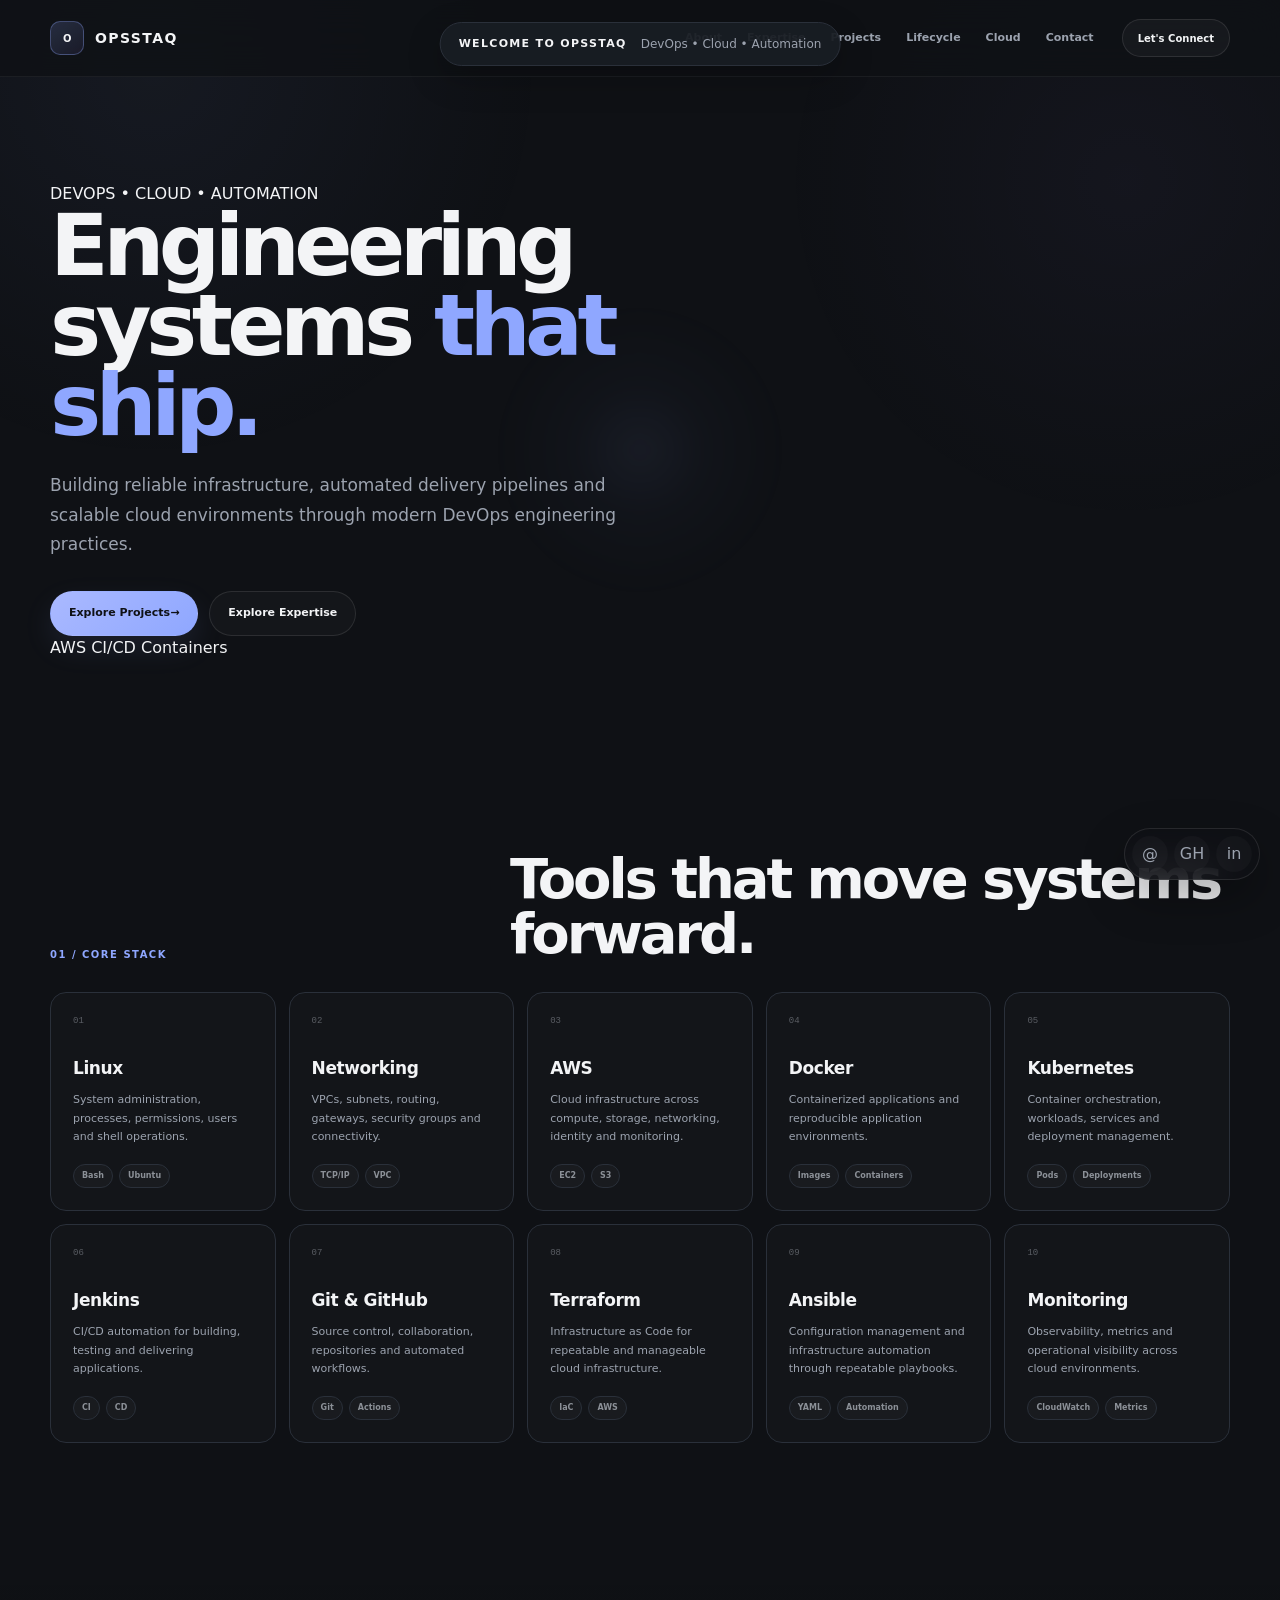
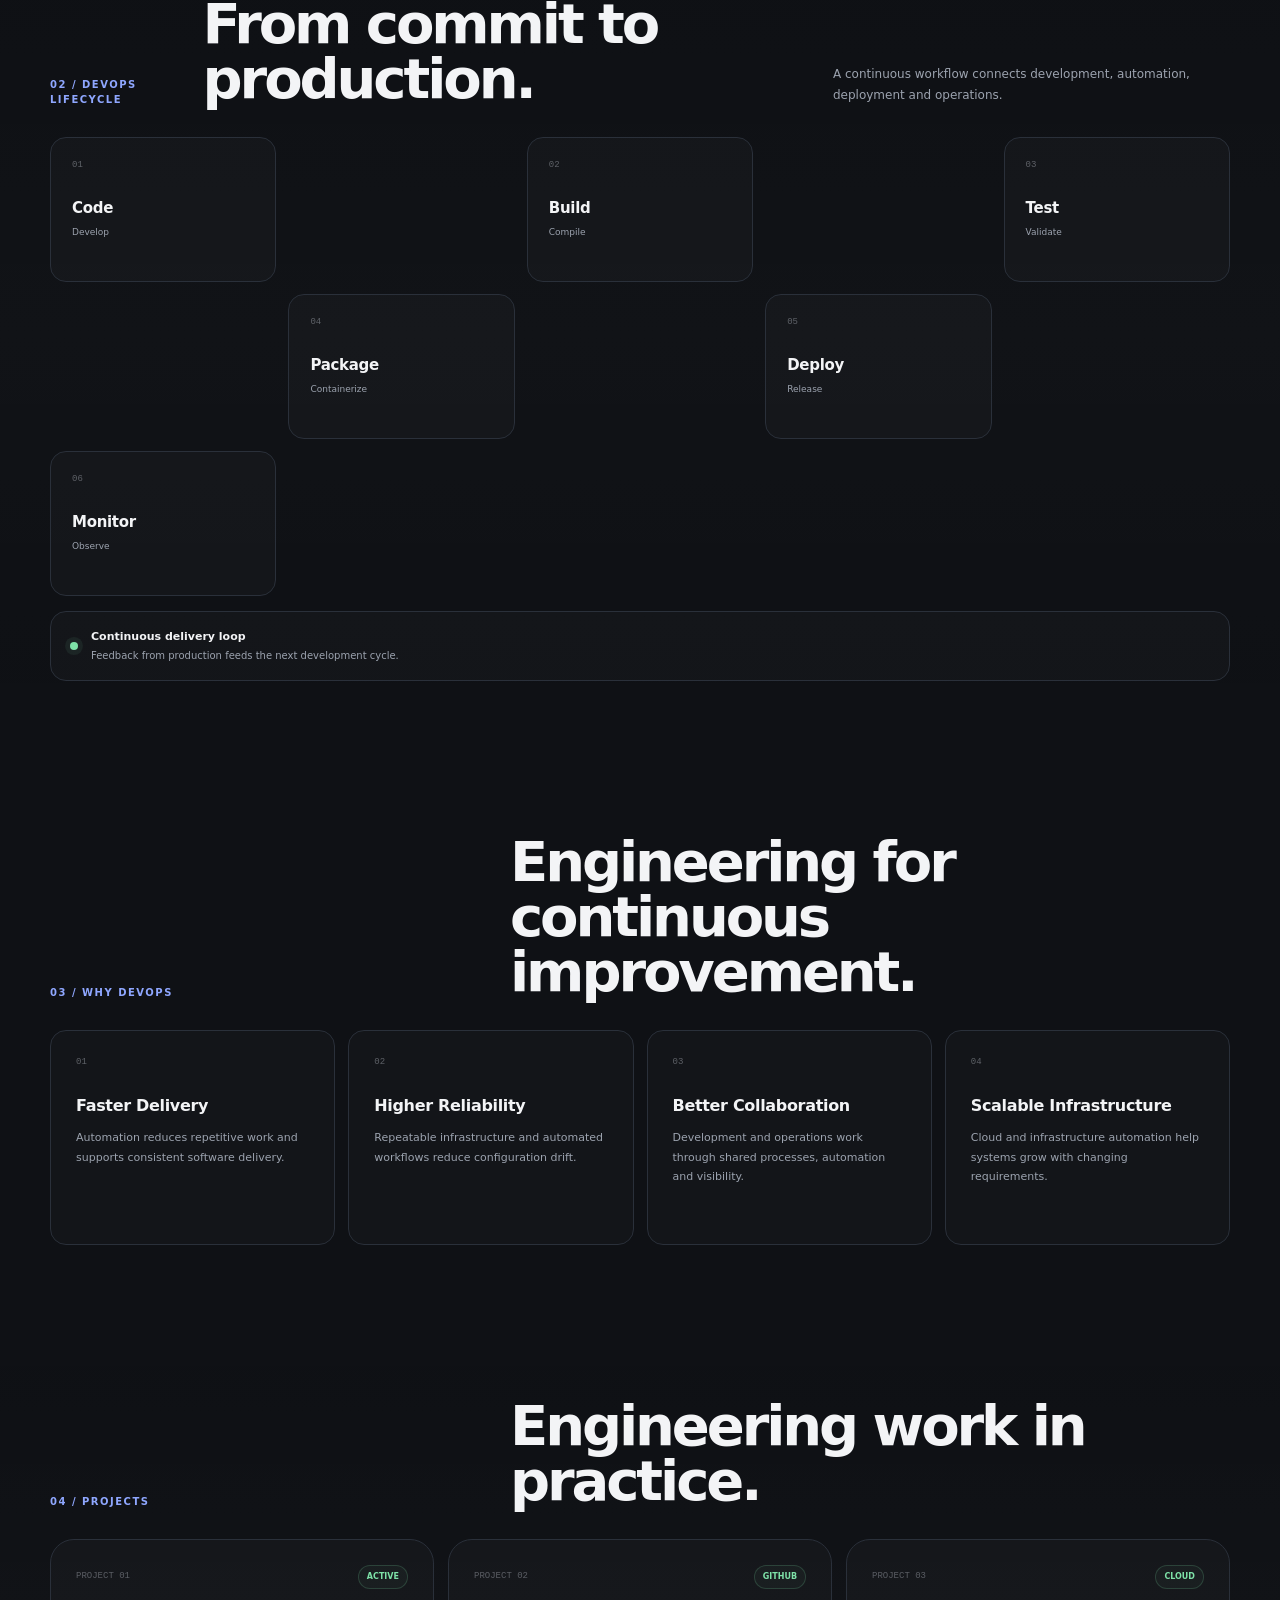
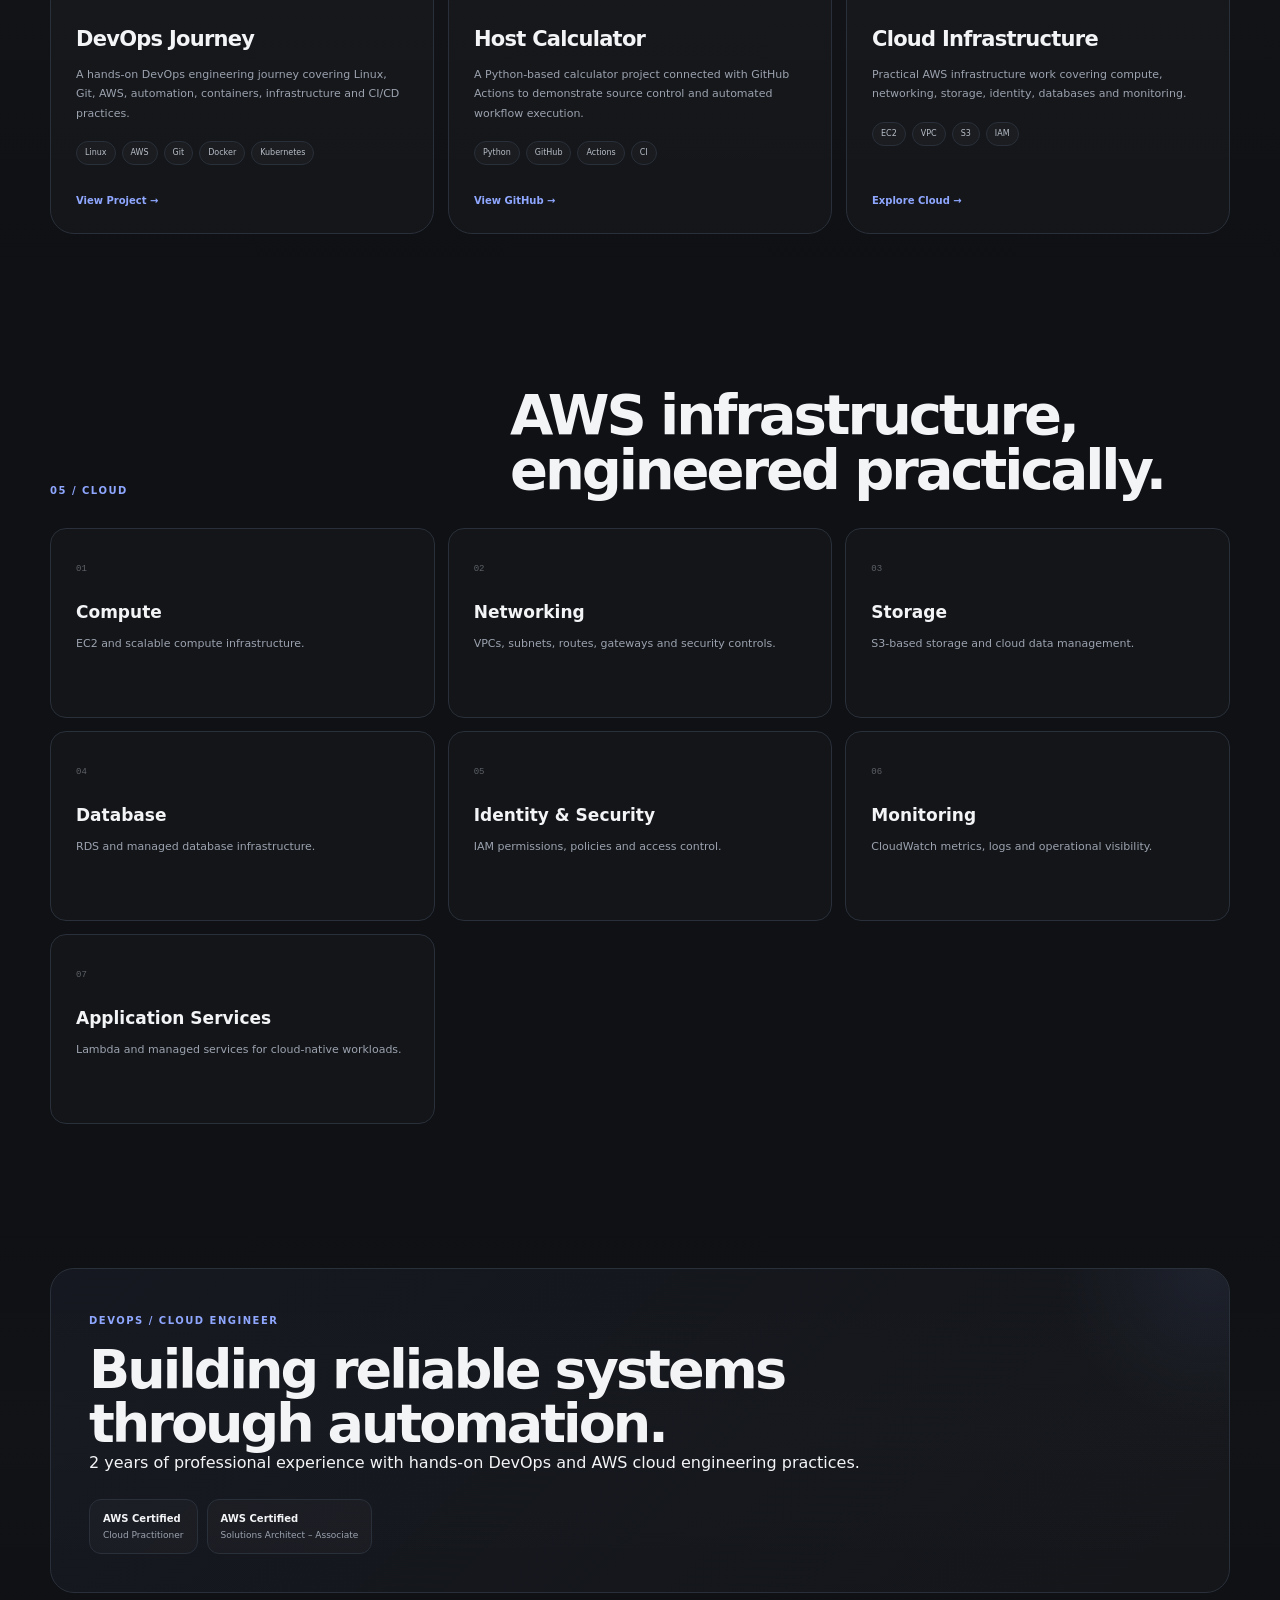
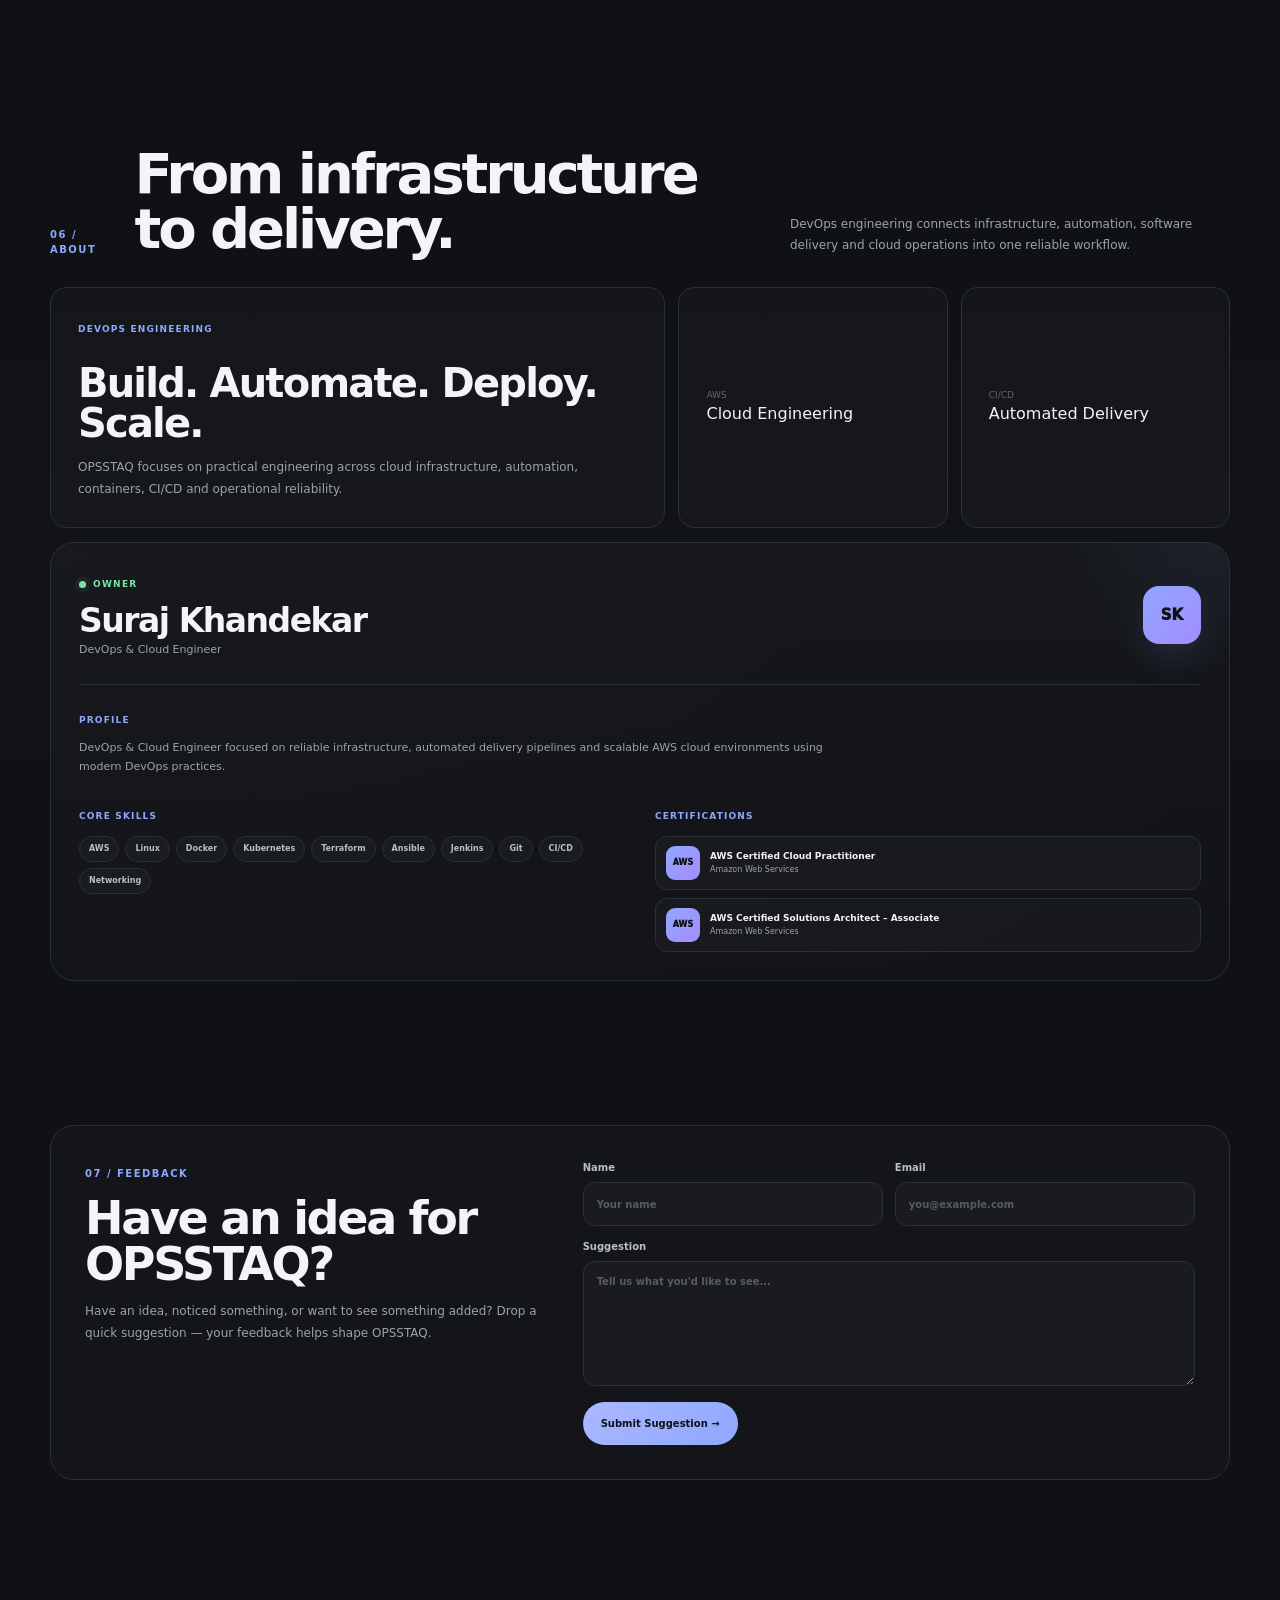
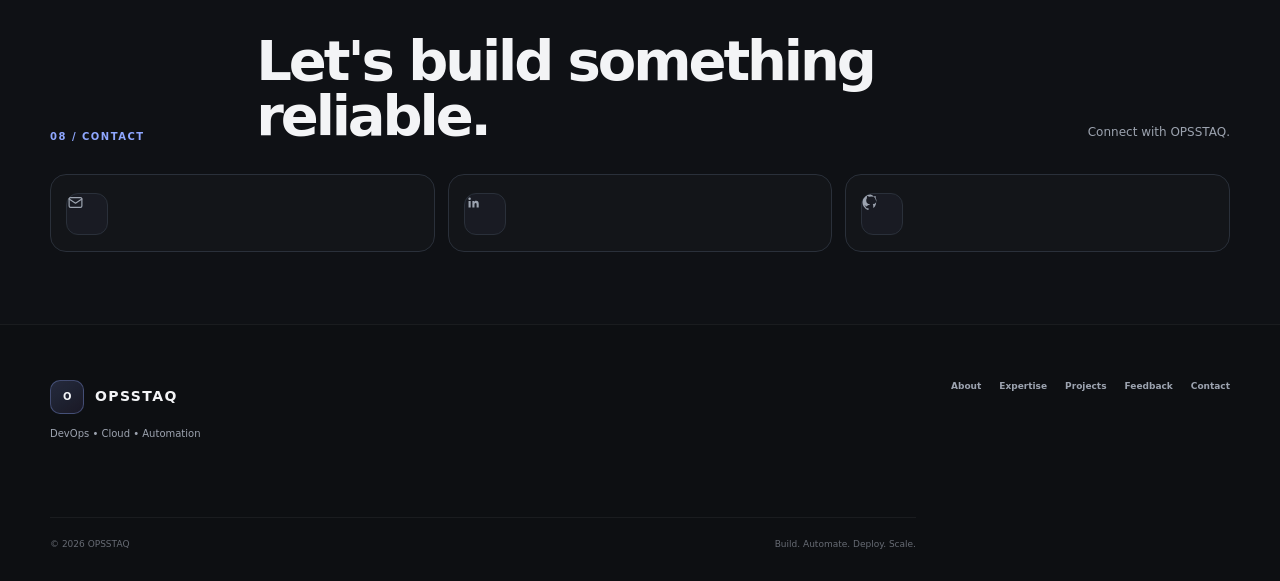
==== commit fef6baad: "Refine OPSSTAQ layout and welcome experience" ====
--- a/index.html
+++ b/index.html
@@ -22,6 +22,25 @@
 </head>
 
 <body>
+
+
+    <!-- ==================================================
+         WELCOME MESSAGE
+    =================================================== -->
+
+    <div
+        id="welcomeMessage"
+        class="welcome-message"
+        role="status"
+        aria-live="polite"
+    >
+        <span class="welcome-label">WELCOME TO OPSSTAQ</span>
+
+        <p>
+            DevOps • Cloud • Automation
+        </p>
+    </div>
+
 
     <!-- Ambient cursor glow -->
     <div
@@ -921,117 +940,7 @@
 
 
         <!-- ==================================================
-             SUGGESTIONS / FEEDBACK
-        =================================================== -->
-
-        <section
-            id="suggestions"
-            class="section"
-        >
-
-            <div class="container">
-
-                <article class="suggestion-card reveal">
-
-                    <div class="suggestion-content">
-
-                        <span class="section-label">
-                            06 / FEEDBACK
-                        </span>
-
-
-                        <h2>
-                            Have an idea
-                            <span>for OPSSTAQ?</span>
-                        </h2>
-
-
-                        <p>
-                            Have an idea, noticed something, or want to
-                            see something added? Drop a quick suggestion —
-                            your feedback helps shape OPSSTAQ.
-                        </p>
-
-                    </div>
-
-
-                    <form
-                        id="suggestionForm"
-                        class="suggestion-form"
-                    >
-
-                        <div class="form-row">
-
-                            <label>
-                                Name
-
-                                <input
-                                    type="text"
-                                    name="name"
-                                    required
-                                    autocomplete="name"
-                                    placeholder="Your name"
-                                >
-                            </label>
-
-
-                            <label>
-                                Email
-
-                                <input
-                                    type="email"
-                                    name="email"
-                                    required
-                                    autocomplete="email"
-                                    placeholder="you@example.com"
-                                >
-                            </label>
-
-                        </div>
-
-
-                        <label>
-                            Suggestion
-
-                            <textarea
-                                name="suggestion"
-                                rows="5"
-                                required
-                                placeholder="Tell us what you'd like to see..."
-                            ></textarea>
-                        </label>
-
-
-                        <div class="form-actions">
-
-                            <button
-                                type="submit"
-                                class="suggestion-submit"
-                            >
-                                Submit Suggestion →
-                            </button>
-
-
-                            <span
-                                id="formStatus"
-                                class="form-status"
-                                aria-live="polite"
-                            ></span>
-
-                        </div>
-
-                    </form>
-
-                </article>
-
-            </div>
-
-        </section>
-
-
-        <!-- ==================================================
              ABOUT + OWNER PROFILE
-             Moved near the end
         =================================================== -->
 
         <section
@@ -1044,7 +953,7 @@
                 <div class="section-heading reveal">
 
                     <span class="section-label">
-                        07 / ABOUT
+                        06 / ABOUT
                     </span>
 
 
@@ -1259,6 +1168,117 @@
             </div>
 
         </section>
+
+
+        <!-- ==================================================
+             SUGGESTIONS / FEEDBACK
+        =================================================== -->
+
+        <section
+            id="suggestions"
+            class="section"
+        >
+
+            <div class="container">
+
+                <article class="suggestion-card reveal">
+
+                    <div class="suggestion-content">
+
+                        <span class="section-label">
+                            07 / FEEDBACK
+                        </span>
+
+
+                        <h2>
+                            Have an idea
+                            <span>for OPSSTAQ?</span>
+                        </h2>
+
+
+                        <p>
+                            Have an idea, noticed something, or want to
+                            see something added? Drop a quick suggestion —
+                            your feedback helps shape OPSSTAQ.
+                        </p>
+
+                    </div>
+
+
+                    <form
+                        id="suggestionForm"
+                        class="suggestion-form"
+                    >
+
+                        <div class="form-row">
+
+                            <label>
+                                Name
+
+                                <input
+                                    type="text"
+                                    name="name"
+                                    required
+                                    autocomplete="name"
+                                    placeholder="Your name"
+                                >
+                            </label>
+
+
+                            <label>
+                                Email
+
+                                <input
+                                    type="email"
+                                    name="email"
+                                    required
+                                    autocomplete="email"
+                                    placeholder="you@example.com"
+                                >
+                            </label>
+
+                        </div>
+
+
+                        <label>
+                            Suggestion
+
+                            <textarea
+                                name="suggestion"
+                                rows="5"
+                                required
+                                placeholder="Tell us what you'd like to see..."
+                            ></textarea>
+                        </label>
+
+
+                        <div class="form-actions">
+
+                            <button
+                                type="submit"
+                                class="suggestion-submit"
+                            >
+                                Submit Suggestion →
+                            </button>
+
+
+                            <span
+                                id="formStatus"
+                                class="form-status"
+                                aria-live="polite"
+                            ></span>
+
+                        </div>
+
+                    </form>
+
+                </article>
+
+            </div>
+
+        </section>
+
+
 
 
         <!-- ==================================================
--- a/css/style.css
+++ b/css/style.css
@@ -12,33 +12,35 @@
 :root {
     --bg: #0f1115;
     --bg-soft: #14171d;
-    --bg-deep: #0b0d11;
-
-    --card: rgba(25, 29, 36, 0.86);
-    --card-solid: #191d24;
+    --surface: #191d24;
+    --surface-soft: #171a20;
+
+    --border: #2a303a;
+    --border-light: rgba(255, 255, 255, 0.10);
 
     --text: #f3f4f6;
+    --text-soft: #d5d9e0;
     --muted: #9ca3af;
-    --muted-light: #c3c8d2;
+    --muted-light: #b8bec8;
 
     --blue: #8fa7ff;
     --blue-soft: rgba(143, 167, 255, 0.12);
 
-    --violet: #a99bff;
+    --violet: #a58cff;
     --green: #7ee2a8;
 
-    --border: rgba(255, 255, 255, 0.08);
-    --border-light: rgba(255, 255, 255, 0.12);
-
-    --shadow: 0 24px 70px rgba(0, 0, 0, 0.28);
-
-    --radius-sm: 12px;
-    --radius-md: 18px;
-    --radius-lg: 26px;
+    --danger: #ff8f8f;
 
     --container: 1180px;
 
-    --transition: 0.28s ease;
+    --radius-sm: 10px;
+    --radius-md: 16px;
+    --radius-lg: 24px;
+
+    --transition:
+        220ms cubic-bezier(0.2, 0.7, 0.2, 1);
+
+    --reveal-delay: 0ms;
 }
 
 
@@ -46,35 +48,23 @@
    02. RESET
    ========================================================= */
 
-* {
-    margin: 0;
-    padding: 0;
+*,
+*::before,
+*::after {
     box-sizing: border-box;
 }
 
 html {
     scroll-behavior: smooth;
-    scroll-padding-top: 90px;
 }
 
 body {
-    min-height: 100vh;
-    overflow-x: hidden;
-
-    background:
-        radial-gradient(
-            circle at 15% 8%,
-            rgba(143, 167, 255, 0.07),
-            transparent 30%
-        ),
-        radial-gradient(
-            circle at 85% 28%,
-            rgba(169, 155, 255, 0.05),
-            transparent 28%
-        ),
-        var(--bg);
+    margin: 0;
+
+    min-width: 320px;
 
     color: var(--text);
+    background: var(--bg);
 
     font-family:
         Inter,
@@ -85,66 +75,72 @@
         "Segoe UI",
         sans-serif;
 
-    line-height: 1.6;
-    -webkit-font-smoothing: antialiased;
-
-    position: relative;
-    isolation: isolate;
+    line-height: 1.5;
+
+    overflow-x: hidden;
 }
 
 body::before {
     content: "";
+
     position: fixed;
     inset: 0;
 
+    z-index: -3;
+
     pointer-events: none;
 
-    background-image:
+    background:
+        radial-gradient(
+            circle at 12% 8%,
+            rgba(143, 167, 255, 0.055),
+            transparent 28%
+        ),
+        radial-gradient(
+            circle at 88% 20%,
+            rgba(165, 140, 255, 0.04),
+            transparent 26%
+        );
+}
+
+body::after {
+    content: "";
+
+    position: fixed;
+    inset: 0;
+
+    z-index: -2;
+
+    pointer-events: none;
+
+    background:
         linear-gradient(
-            rgba(255, 255, 255, 0.018) 1px,
+            90deg,
+            rgba(255, 255, 255, 0.012) 1px,
             transparent 1px
         ),
         linear-gradient(
-            90deg,
-            rgba(255, 255, 255, 0.018) 1px,
+            rgba(255, 255, 255, 0.012) 1px,
             transparent 1px
         );
 
-    background-size: 80px 80px;
+    background-size: 72px 72px;
 
     mask-image:
         linear-gradient(
             to bottom,
-            rgba(0, 0, 0, 0.55),
-            transparent 80%
+            black,
+            transparent 72%
         );
 
-    z-index: -3;
-}
-
-body::after {
-    content: "";
-
-    position: fixed;
-    inset: auto 0 0;
-
-    height: 40vh;
-
-    pointer-events: none;
-
-    background:
-        radial-gradient(
-            circle at 50% 100%,
-            rgba(143, 167, 255, 0.05),
-            transparent 60%
-        );
-
-    z-index: -3;
-}
-
-a {
-    color: inherit;
-    text-decoration: none;
+    opacity: 0.35;
+}
+
+img,
+svg {
+    display: block;
+
+    max-width: 100%;
 }
 
 button,
@@ -157,41 +153,57 @@
     border: 0;
 }
 
-img,
-svg {
-    display: block;
-    max-width: 100%;
-}
-
-::selection {
-    background: rgba(143, 167, 255, 0.25);
-    color: var(--text);
+a {
+    color: inherit;
+
+    text-decoration: none;
+}
+
+p,
+h1,
+h2,
+h3,
+h4 {
+    margin: 0;
+}
+
+ul,
+ol {
+    margin: 0;
+    padding: 0;
+
+    list-style: none;
 }
 
 
 /* =========================================================
-   03. AMBIENT CURSOR GLOW
+   03. CURSOR AMBIENT GLOW
    ========================================================= */
 
 .cursor-glow {
     position: fixed;
 
-    width: 340px;
-    height: 340px;
+    left: 0;
+    top: 0;
+
+    width: 300px;
+    height: 300px;
+
+    z-index: -1;
+
+    pointer-events: none;
 
     border-radius: 50%;
-
-    pointer-events: none;
 
     background:
         radial-gradient(
             circle,
-            rgba(143, 167, 255, 0.10) 0%,
-            rgba(143, 167, 255, 0.045) 28%,
+            rgba(143, 167, 255, 0.07),
+            rgba(143, 167, 255, 0.025) 30%,
             transparent 70%
         );
 
-    filter: blur(12px);
+    filter: blur(8px);
 
     transform:
         translate3d(
@@ -200,10 +212,6 @@
             0
         )
         translate(-50%, -50%);
-
-    z-index: -1;
-
-    opacity: 0.8;
 }
 
 
@@ -227,16 +235,17 @@
 
 .site-header {
     position: sticky;
+
     top: 0;
 
     z-index: 100;
-
-    background:
-        rgba(15, 17, 21, 0.78);
 
     border-bottom:
         1px solid rgba(255, 255, 255, 0.055);
 
+    background:
+        rgba(15, 17, 21, 0.78);
+
     backdrop-filter: blur(18px);
     -webkit-backdrop-filter: blur(18px);
 }
@@ -245,522 +254,193 @@
     min-height: 76px;
 
     display: flex;
+
     align-items: center;
+
     justify-content: space-between;
 
     gap: 28px;
 }
+
+
+/* ---------------------------------------------------------
+   BRAND
+   --------------------------------------------------------- */
 
 .brand {
     display: inline-flex;
+
     align-items: center;
 
-    gap: 12px;
+    gap: 11px;
 
     flex-shrink: 0;
 
     transition:
-        opacity var(--transition),
-        transform var(--transition);
+        transform var(--transition),
+        opacity var(--transition);
 }
 
 .brand:hover,
 .brand-active {
     transform: translateY(-1px);
+
+    opacity: 0.92;
 }
 
 .brand-mark {
-    width: 36px;
-    height: 36px;
+    width: 34px;
+    height: 34px;
 
     display: grid;
     place-items: center;
 
-    border-radius: 11px;
-
-    color: #0f1115;
+    border:
+        1px solid rgba(143, 167, 255, 0.32);
+
+    border-radius: 10px;
+
+    color: var(--text);
 
     background:
         linear-gradient(
-            135deg,
-            var(--blue),
-            var(--violet)
+            145deg,
+            rgba(143, 167, 255, 0.18),
+            rgba(165, 140, 255, 0.08)
         );
 
+    font-size: 10px;
+    font-weight: 900;
+
+    letter-spacing: -0.04em;
+}
+
+.brand-name {
+    color: var(--text);
+
     font-size: 14px;
+    font-weight: 850;
+
+    letter-spacing: 0.10em;
+}
+
+
+/* ---------------------------------------------------------
+   NAVIGATION
+   --------------------------------------------------------- */
+
+.main-nav {
+    display: flex;
+
+    align-items: center;
+
+    justify-content: center;
+
+    gap: 25px;
+
+    margin-left: auto;
+}
+
+.main-nav a {
+    position: relative;
+
+    color: var(--muted);
+
+    font-size: 11px;
+    font-weight: 650;
+
+    transition:
+        color var(--transition);
+}
+
+.main-nav a::after {
+    content: "";
+
+    position: absolute;
+
+    left: 0;
+    right: 0;
+    bottom: -8px;
+
+    height: 1px;
+
+    transform:
+        scaleX(0);
+
+    transform-origin: center;
+
+    background: var(--blue);
+
+    transition:
+        transform var(--transition);
+}
+
+.main-nav a:hover {
+    color: var(--text);
+}
+
+.main-nav a:hover::after {
+    transform: scaleX(1);
+}
+
+
+/* ---------------------------------------------------------
+   HEADER CTA
+   --------------------------------------------------------- */
+
+.header-cta {
+    display: inline-flex;
+
+    align-items: center;
+    justify-content: center;
+
+    min-height: 38px;
+
+    padding:
+        0 15px;
+
+    border:
+        1px solid var(--border-light);
+
+    border-radius: 999px;
+
+    color: var(--text);
+
+    background:
+        rgba(255, 255, 255, 0.035);
+
+    font-size: 10px;
     font-weight: 800;
-
-    box-shadow:
-        0 8px 25px rgba(143, 167, 255, 0.16);
 
     transition:
         transform var(--transition),
-        box-shadow var(--transition);
-}
-
-.brand:hover .brand-mark,
-.brand-active .brand-mark {
-    transform: rotate(-5deg) scale(1.04);
-
-    box-shadow:
-        0 10px 32px rgba(143, 167, 255, 0.24);
-}
-
-.brand-name {
-    font-size: 15px;
-    font-weight: 800;
-
-    letter-spacing: 0.14em;
-}
-
-.main-nav {
-    display: flex;
-    align-items: center;
-    gap: 25px;
-
-    margin-left: auto;
-}
-
-.main-nav a {
-    position: relative;
-
-    color: var(--muted);
-
-    font-size: 13px;
-    font-weight: 600;
-
-    transition:
-        color var(--transition);
-}
-
-.main-nav a::after {
-    content: "";
-
-    position: absolute;
-
-    left: 0;
-    right: 0;
-    bottom: -7px;
-
-    height: 1px;
-
-    background: var(--blue);
-
-    transform: scaleX(0);
-    transform-origin: center;
-
-    transition:
-        transform var(--transition);
-}
-
-.main-nav a:hover {
-    color: var(--text);
-}
-
-.main-nav a:hover::after {
-    transform: scaleX(1);
-}
-
-.header-cta {
-    display: inline-flex;
-    align-items: center;
-    justify-content: center;
-
-    min-height: 40px;
-
-    padding: 0 17px;
-
-    border: 1px solid var(--border-light);
-    border-radius: 999px;
-
-    color: var(--text);
-
-    background:
-        rgba(255, 255, 255, 0.025);
-
-    font-size: 12px;
-    font-weight: 700;
-
-    transition:
-        transform var(--transition),
-        background var(--transition),
-        border-color var(--transition);
+        border-color var(--transition),
+        background var(--transition);
 }
 
 .header-cta:hover {
     transform: translateY(-2px);
 
-    background:
-        rgba(143, 167, 255, 0.08);
-
     border-color:
-        rgba(143, 167, 255, 0.32);
+        rgba(143, 167, 255, 0.35);
+
+    background:
+        rgba(143, 167, 255, 0.07);
 }
 
 
 /* =========================================================
-   06. HERO
-   ========================================================= */
-
-.hero {
-    position: relative;
-
-    padding:
-        118px 0
-        100px;
-
-    overflow: hidden;
-}
-
-.hero::before {
-    content: "";
-
-    position: absolute;
-
-    width: 620px;
-    height: 620px;
-
-    top: -280px;
-    left: -220px;
-
-    border-radius: 50%;
-
-    background:
-        radial-gradient(
-            circle,
-            rgba(143, 167, 255, 0.09),
-            transparent 68%
-        );
-
-    pointer-events: none;
-}
-
-.hero::after {
-    content: "";
-
-    position: absolute;
-
-    width: 500px;
-    height: 500px;
-
-    right: -260px;
-    bottom: -250px;
-
-    border-radius: 50%;
-
-    background:
-        radial-gradient(
-            circle,
-            rgba(169, 155, 255, 0.07),
-            transparent 68%
-        );
-
-    pointer-events: none;
-}
-
-.hero-grid {
-    position: relative;
-    z-index: 1;
-
-    display: grid;
-
-    grid-template-columns:
-        minmax(0, 1.05fr)
-        minmax(380px, 0.95fr);
-
-    gap: 80px;
-
-    align-items: center;
-}
-
-.eyebrow {
-    display: inline-flex;
-    align-items: center;
-
-    gap: 8px;
-
-    margin-bottom: 22px;
-
-    color: var(--blue);
-
-    font-size: 11px;
-    font-weight: 800;
-
-    letter-spacing: 0.16em;
-}
-
-.eyebrow::before {
-    content: "";
-
-    width: 24px;
-    height: 1px;
-
-    background: var(--blue);
-}
-
-.hero h1 {
-    max-width: 720px;
-
-    font-size:
-        clamp(48px, 7vw, 86px);
-
-    line-height: 0.98;
-
-    letter-spacing: -0.055em;
-
-    font-weight: 760;
-}
-
-.hero h1 span {
-    color: var(--muted);
-}
-
-.hero-description {
-    max-width: 610px;
-
-    margin-top: 27px;
-
-    color: var(--muted);
-
-    font-size: 17px;
-    line-height: 1.8;
-}
-
-.hero-actions {
-    display: flex;
-    flex-wrap: wrap;
-
-    gap: 12px;
-
-    margin-top: 34px;
-}
-
-.btn {
-    display: inline-flex;
-    align-items: center;
-    justify-content: center;
-
-    min-height: 46px;
-
-    padding:
-        0 20px;
-
-    border-radius: 999px;
-
-    font-size: 13px;
-    font-weight: 750;
-
-    transition:
-        transform var(--transition),
-        background var(--transition),
-        border-color var(--transition),
-        box-shadow var(--transition);
-}
-
-.btn:hover {
-    transform: translateY(-2px);
-}
-
-.btn-primary {
-    color: #0d1015;
-
-    background:
-        linear-gradient(
-            135deg,
-            #a7b8ff,
-            #8fa7ff
-        );
-
-    border: 1px solid transparent;
-
-    box-shadow:
-        0 12px 35px rgba(143, 167, 255, 0.14);
-}
-
-.btn-primary:hover {
-    box-shadow:
-        0 16px 42px rgba(143, 167, 255, 0.22);
-}
-
-.btn-secondary {
-    color: var(--text);
-
-    background:
-        rgba(255, 255, 255, 0.025);
-
-    border:
-        1px solid var(--border-light);
-}
-
-.btn-secondary:hover {
-    background:
-        rgba(255, 255, 255, 0.055);
-
-    border-color:
-        rgba(255, 255, 255, 0.18);
-}
-
-.hero-meta {
-    display: flex;
-    flex-wrap: wrap;
-
-    gap: 9px;
-
-    margin-top: 30px;
-}
-
-.hero-meta span {
-    padding:
-        7px 11px;
-
-    border:
-        1px solid var(--border);
-
-    border-radius: 999px;
-
-    color: var(--muted-light);
-
-    background:
-        rgba(255, 255, 255, 0.018);
-
-    font-size: 11px;
-    font-weight: 650;
-}
-
-
-/* =========================================================
-   07. TERMINAL VISUAL
-   ========================================================= */
-
-.terminal {
-    overflow: hidden;
-
-    border:
-        1px solid var(--border-light);
-
-    border-radius: var(--radius-lg);
-
-    background:
-        linear-gradient(
-            145deg,
-            rgba(25, 29, 36, 0.95),
-            rgba(18, 21, 27, 0.92)
-        );
-
-    box-shadow: var(--shadow);
-
-    transform:
-        perspective(1200px)
-        rotateY(-3deg);
-
-    transition:
-        transform 0.5s ease,
-        border-color 0.3s ease,
-        box-shadow 0.3s ease;
-}
-
-.terminal:hover {
-    transform:
-        perspective(1200px)
-        rotateY(0deg)
-        translateY(-4px);
-
-    border-color:
-        rgba(143, 167, 255, 0.22);
-
-    box-shadow:
-        0 30px 90px rgba(0, 0, 0, 0.38);
-}
-
-.terminal-bar {
-    height: 45px;
-
-    display: flex;
-    align-items: center;
-
-    gap: 7px;
-
-    padding: 0 15px;
-
-    border-bottom:
-        1px solid var(--border);
-
-    background:
-        rgba(255, 255, 255, 0.02);
-}
-
-.terminal-dot {
-    width: 8px;
-    height: 8px;
-
-    border-radius: 50%;
-
-    background:
-        rgba(255, 255, 255, 0.18);
-}
-
-.terminal-title {
-    margin-left: 8px;
-
-    color: var(--muted);
-
-    font-size: 10px;
-    font-weight: 600;
-
-    letter-spacing: 0.08em;
-}
-
-.terminal-body {
-    padding: 28px;
-
-    font-family:
-        "SFMono-Regular",
-        Consolas,
-        "Liberation Mono",
-        monospace;
-
-    font-size: 12px;
-    line-height: 1.9;
-}
-
-.terminal-line {
-    color: var(--muted);
-}
-
-.terminal-command {
-    color: var(--text);
-}
-
-.terminal-accent {
-    color: var(--blue);
-}
-
-.terminal-success {
-    color: var(--green);
-}
-
-.terminal-muted {
-    color:
-        rgba(195, 200, 210, 0.55);
-}
-
-.terminal-space {
-    height: 10px;
-}
-
-
-/* =========================================================
-   08. GLOBAL SECTION
+   06. SECTIONS
    ========================================================= */
 
 .section {
     position: relative;
 
     padding:
-        105px 0;
-}
-
-.section-alt {
+        72px 0;
+}
+
+.section-soft {
     background:
         linear-gradient(
             180deg,
@@ -771,84 +451,147 @@
 }
 
 .section-heading {
+    display: flex;
+
+    align-items: flex-end;
+
+    justify-content: space-between;
+
+    gap: 30px;
+
+    margin-bottom: 30px;
+}
+
+.section-label {
+    display: inline-block;
+
+    color: var(--blue);
+
+    font-size: 10px;
+    font-weight: 850;
+
+    letter-spacing: 0.15em;
+
+    text-transform: uppercase;
+}
+
+.section-heading h2 {
+    max-width: 720px;
+
+    margin-top: 10px;
+
+    font-size:
+        clamp(32px, 5vw, 56px);
+
+    line-height: 0.98;
+
+    letter-spacing: -0.055em;
+}
+
+.section-heading p {
+    max-width: 440px;
+
+    color: var(--muted);
+
+    font-size: 12px;
+    line-height: 1.8;
+}
+
+
+/* =========================================================
+   07. HERO
+   ========================================================= */
+
+.hero {
+    padding-top: 105px;
+    padding-bottom: 110px;
+}
+
+.hero-grid {
     display: grid;
 
     grid-template-columns:
-        150px
-        minmax(0, 1fr);
-
-    gap: 40px;
-
-    margin-bottom: 48px;
-}
-
-.section-label {
-    padding-top: 8px;
-
+        minmax(0, 1.05fr)
+        minmax(420px, 0.95fr);
+
+    align-items: center;
+
+    gap: 70px;
+}
+
+.hero-content {
+    max-width: 720px;
+}
+
+.hero-content .section-label {
+    margin-bottom: 20px;
+}
+
+.hero h1 {
+    max-width: 760px;
+
+    font-size:
+        clamp(48px, 7vw, 86px);
+
+    line-height: 0.93;
+
+    letter-spacing: -0.065em;
+}
+
+.hero h1 span {
     color: var(--blue);
-
-    font-size: 10px;
+}
+
+.hero-content > p {
+    max-width: 620px;
+
+    margin-top: 25px;
+
+    color: var(--muted);
+
+    font-size:
+        clamp(14px, 1.6vw, 17px);
+
+    line-height: 1.75;
+}
+
+.hero-actions {
+    display: flex;
+
+    align-items: center;
+
+    flex-wrap: wrap;
+
+    gap: 11px;
+
+    margin-top: 31px;
+}
+
+
+/* =========================================================
+   08. BUTTONS
+   ========================================================= */
+
+.btn {
+    display: inline-flex;
+
+    align-items: center;
+    justify-content: center;
+
+    min-height: 45px;
+
+    padding:
+        0 18px;
+
+    border:
+        1px solid transparent;
+
+    border-radius: 999px;
+
+    font-size: 11px;
     font-weight: 800;
 
-    letter-spacing: 0.15em;
-}
-
-.section-heading h2 {
-    max-width: 760px;
-
-    font-size:
-        clamp(34px, 5vw, 58px);
-
-    line-height: 1.02;
-
-    letter-spacing: -0.045em;
-}
-
-.section-heading p {
-    max-width: 680px;
-
-    margin-top: 18px;
-
-    color: var(--muted);
-
-    font-size: 15px;
-    line-height: 1.8;
-}
-
-
-/* =========================================================
-   09. CORE STACK
-   ========================================================= */
-
-.service-grid {
-    display: grid;
-
-    grid-template-columns:
-        repeat(5, minmax(0, 1fr));
-
-    gap: 14px;
-}
-
-.service-card {
-    position: relative;
-
-    min-height: 170px;
-
-    padding: 22px;
-
-    border:
-        1px solid var(--border);
-
-    border-radius: var(--radius-md);
-
-    background:
-        linear-gradient(
-            145deg,
-            rgba(25, 29, 36, 0.92),
-            rgba(20, 23, 29, 0.88)
-        );
-
-    overflow: hidden;
+    cursor: pointer;
 
     transition:
         transform var(--transition),
@@ -857,116 +600,196 @@
         box-shadow var(--transition);
 }
 
-.service-card::before {
+.btn:hover {
+    transform: translateY(-2px);
+}
+
+.btn-primary {
+    color: #0f1115;
+
+    background:
+        linear-gradient(
+            135deg,
+            #aab9ff,
+            #8fa7ff
+        );
+
+    box-shadow:
+        0 12px 30px rgba(143, 167, 255, 0.10);
+}
+
+.btn-primary:hover {
+    box-shadow:
+        0 16px 36px rgba(143, 167, 255, 0.16);
+}
+
+.btn-secondary {
+    border-color: var(--border-light);
+
+    color: var(--text);
+
+    background:
+        rgba(255, 255, 255, 0.025);
+}
+
+.btn-secondary:hover {
+    border-color:
+        rgba(143, 167, 255, 0.35);
+
+    background:
+        rgba(143, 167, 255, 0.06);
+}
+
+
+/* =========================================================
+   09. HERO TERMINAL
+   ========================================================= */
+
+.hero-terminal {
+    position: relative;
+
+    width: 100%;
+
+    border:
+        1px solid var(--border);
+
+    border-radius: var(--radius-lg);
+
+    overflow: hidden;
+
+    background:
+        linear-gradient(
+            145deg,
+            rgba(25, 29, 36, 0.96),
+            rgba(15, 17, 21, 0.94)
+        );
+
+    box-shadow:
+        0 30px 90px rgba(0, 0, 0, 0.28);
+}
+
+.hero-terminal::before {
     content: "";
 
     position: absolute;
 
-    width: 130px;
-    height: 130px;
-
-    top: -75px;
-    right: -65px;
+    width: 240px;
+    height: 240px;
+
+    right: -100px;
+    top: -100px;
 
     border-radius: 50%;
 
     background:
         radial-gradient(
             circle,
-            rgba(143, 167, 255, 0.12),
-            transparent 70%
+            rgba(143, 167, 255, 0.10),
+            transparent 68%
         );
 
-    opacity: 0;
-
-    transition:
-        opacity var(--transition);
-}
-
-.service-card:hover {
-    transform: translateY(-5px);
-
-    border-color:
-        rgba(143, 167, 255, 0.22);
-
-    background:
-        linear-gradient(
-            145deg,
-            rgba(28, 33, 42, 0.96),
-            rgba(22, 26, 33, 0.94)
-        );
-
-    box-shadow:
-        0 18px 50px rgba(0, 0, 0, 0.22);
-}
-
-.service-card:hover::before {
-    opacity: 1;
-}
-
-.service-number {
+    pointer-events: none;
+}
+
+.terminal-header {
+    min-height: 47px;
+
+    display: flex;
+
+    align-items: center;
+
+    justify-content: space-between;
+
+    padding:
+        0 18px;
+
+    border-bottom:
+        1px solid var(--border);
+
     color:
-        rgba(195, 200, 210, 0.42);
+        rgba(195, 200, 210, 0.45);
+
+    font-size: 9px;
+    font-weight: 700;
+
+    letter-spacing: 0.08em;
+}
+
+.terminal-dots {
+    display: flex;
+
+    align-items: center;
+
+    gap: 6px;
+}
+
+.terminal-dots span {
+    width: 7px;
+    height: 7px;
+
+    border-radius: 50%;
+
+    background:
+        rgba(255, 255, 255, 0.18);
+}
+
+.terminal-body {
+    padding: 29px;
 
     font-family:
         "SFMono-Regular",
         Consolas,
+        "Liberation Mono",
         monospace;
 
-    font-size: 10px;
-}
-
-.service-card h3 {
-    margin-top: 25px;
-
-    font-size: 17px;
-    line-height: 1.2;
-
-    letter-spacing: -0.02em;
-}
-
-.service-card p {
-    margin-top: 10px;
-
-    color: var(--muted);
-
     font-size: 12px;
-    line-height: 1.7;
-}
-
-.service-tag {
-    position: absolute;
-
-    right: 18px;
-    bottom: 18px;
-
+
+    line-height: 2;
+}
+
+.terminal-line {
+    min-height: 24px;
+}
+
+.terminal-prompt {
+    color: var(--blue);
+
+    margin-right: 7px;
+}
+
+.terminal-command {
+    color: var(--text);
+}
+
+.terminal-muted {
     color:
-        rgba(143, 167, 255, 0.75);
-
-    font-size: 10px;
-    font-weight: 700;
-
-    letter-spacing: 0.08em;
+        rgba(195, 200, 210, 0.48);
+}
+
+.terminal-success {
+    color: var(--green);
 }
 
 
 /* =========================================================
-   10. DEVOPS LIFECYCLE
+   10. CORE STACK / SERVICES
    ========================================================= */
 
-.pipeline {
+.service-grid {
     display: grid;
 
     grid-template-columns:
-        repeat(6, minmax(0, 1fr));
-
-    gap: 10px;
-}
-
-.pipeline-step {
+        repeat(5, minmax(0, 1fr));
+
+    gap: 13px;
+}
+
+.service-card {
     position: relative;
 
-    padding: 23px 18px;
+    min-height: 205px;
+
+    padding: 22px;
 
     border:
         1px solid var(--border);
@@ -976,1156 +799,7 @@
     background:
         rgba(255, 255, 255, 0.018);
 
-    transition:
-        transform var(--transition),
-        border-color var(--transition),
-        background var(--transition);
-}
-
-.pipeline-step:hover {
-    transform: translateY(-4px);
-
-    border-color:
-        rgba(143, 167, 255, 0.24);
-
-    background:
-        rgba(143, 167, 255, 0.045);
-}
-
-.pipeline-step-number {
-    color: var(--blue);
-
-    font-family:
-        "SFMono-Regular",
-        Consolas,
-        monospace;
-
-    font-size: 10px;
-}
-
-.pipeline-step h3 {
-    margin-top: 18px;
-
-    font-size: 14px;
-}
-
-.pipeline-step p {
-    margin-top: 6px;
-
-    color: var(--muted);
-
-    font-size: 11px;
-}
-
-.pipeline-result {
-    display: flex;
-    align-items: center;
-    justify-content: space-between;
-
-    gap: 20px;
-
-    margin-top: 18px;
-
-    padding:
-        22px 24px;
-
-    border:
-        1px solid var(--border);
-
-    border-radius: var(--radius-md);
-
-    background:
-        linear-gradient(
-            90deg,
-            rgba(126, 226, 168, 0.035),
-            rgba(143, 167, 255, 0.035)
-        );
-
-    transition:
-        transform var(--transition),
-        border-color var(--transition);
-}
-
-.pipeline-result:hover {
-    transform: translateY(-3px);
-
-    border-color:
-        rgba(126, 226, 168, 0.2);
-}
-
-.pipeline-result strong {
-    display: block;
-
-    font-size: 14px;
-}
-
-.pipeline-result span {
-    display: block;
-
-    margin-top: 4px;
-
-    color: var(--muted);
-
-    font-size: 12px;
-}
-
-.pipeline-status {
-    display: inline-flex;
-    align-items: center;
-
-    gap: 8px;
-
-    color: var(--green);
-
-    font-size: 11px;
-    font-weight: 750;
-
-    white-space: nowrap;
-}
-
-.pipeline-status::before {
-    content: "";
-
-    width: 7px;
-    height: 7px;
-
-    border-radius: 50%;
-
-    background: var(--green);
-
-    box-shadow:
-        0 0 12px rgba(126, 226, 168, 0.5);
-}
-
-
-/* =========================================================
-   11. WHY DEVOPS
-   ========================================================= */
-
-.benefit-grid {
-    display: grid;
-
-    grid-template-columns:
-        repeat(4, minmax(0, 1fr));
-
-    gap: 14px;
-}
-
-.benefit-card {
-    padding: 28px 24px;
-
-    border:
-        1px solid var(--border);
-
-    border-radius: var(--radius-md);
-
-    background:
-        rgba(255, 255, 255, 0.018);
-
-    transition:
-        transform var(--transition),
-        border-color var(--transition),
-        background var(--transition);
-}
-
-.benefit-card:hover {
-    transform: translateY(-5px);
-
-    border-color:
-        rgba(143, 167, 255, 0.22);
-
-    background:
-        rgba(143, 167, 255, 0.035);
-}
-
-.benefit-icon {
-    width: 40px;
-    height: 40px;
-
-    display: grid;
-    place-items: center;
-
-    border:
-        1px solid rgba(143, 167, 255, 0.15);
-
-    border-radius: 12px;
-
-    color: var(--blue);
-
-    background:
-        rgba(143, 167, 255, 0.07);
-
-    font-family:
-        "SFMono-Regular",
-        Consolas,
-        monospace;
-
-    font-size: 11px;
-    font-weight: 800;
-}
-
-.benefit-card h3 {
-    margin-top: 24px;
-
-    font-size: 16px;
-}
-
-.benefit-card p {
-    margin-top: 9px;
-
-    color: var(--muted);
-
-    font-size: 12px;
-    line-height: 1.75;
-}
-
-
-/* =========================================================
-   12. PROJECTS
-   ========================================================= */
-
-.project-grid {
-    display: grid;
-
-    grid-template-columns:
-        repeat(3, minmax(0, 1fr));
-
-    gap: 15px;
-}
-
-.project-card {
-    display: flex;
-    flex-direction: column;
-
-    min-height: 320px;
-
-    padding: 27px;
-
-    border:
-        1px solid var(--border);
-
-    border-radius: var(--radius-lg);
-
-    background:
-        linear-gradient(
-            145deg,
-            rgba(25, 29, 36, 0.94),
-            rgba(18, 21, 27, 0.92)
-        );
-
-    transition:
-        transform var(--transition),
-        border-color var(--transition),
-        box-shadow var(--transition);
-}
-
-.project-card:hover {
-    transform: translateY(-6px);
-
-    border-color:
-        rgba(143, 167, 255, 0.25);
-
-    box-shadow:
-        0 24px 65px rgba(0, 0, 0, 0.25);
-}
-
-.project-type {
-    color: var(--blue);
-
-    font-size: 10px;
-    font-weight: 800;
-
-    letter-spacing: 0.13em;
-}
-
-.project-card h3 {
-    margin-top: 20px;
-
-    font-size: 24px;
-
-    letter-spacing: -0.03em;
-}
-
-.project-card p {
-    margin-top: 13px;
-
-    color: var(--muted);
-
-    font-size: 13px;
-    line-height: 1.8;
-}
-
-.project-tags {
-    display: flex;
-    flex-wrap: wrap;
-
-    gap: 7px;
-
-    margin-top: 20px;
-}
-
-.project-tags span {
-    padding:
-        6px 9px;
-
-    border:
-        1px solid var(--border);
-
-    border-radius: 999px;
-
-    color: var(--muted-light);
-
-    font-size: 10px;
-}
-
-.project-link {
-    display: inline-flex;
-
-    align-items: center;
-
-    margin-top: auto;
-    padding-top: 28px;
-
-    color: var(--text);
-
-    font-size: 12px;
-    font-weight: 750;
-
-    transition:
-        color var(--transition),
-        transform var(--transition);
-}
-
-.project-link:hover {
-    color: var(--blue);
-
-    transform: translateX(3px);
-}
-
-
-/* =========================================================
-   13. AWS CLOUD
-   ========================================================= */
-
-.cloud-grid {
-    display: grid;
-
-    grid-template-columns:
-        repeat(4, minmax(0, 1fr));
-
-    gap: 14px;
-}
-
-.cloud-card {
-    padding: 24px;
-
-    border:
-        1px solid var(--border);
-
-    border-radius: var(--radius-md);
-
-    background:
-        rgba(255, 255, 255, 0.018);
-
-    transition:
-        transform var(--transition),
-        border-color var(--transition),
-        background var(--transition);
-}
-
-.cloud-card:hover {
-    transform: translateY(-5px);
-
-    border-color:
-        rgba(143, 167, 255, 0.22);
-
-    background:
-        rgba(143, 167, 255, 0.035);
-}
-
-.cloud-card strong {
-    display: block;
-
-    font-size: 15px;
-}
-
-.cloud-card p {
-    margin-top: 8px;
-
-    color: var(--muted);
-
-    font-size: 11px;
-    line-height: 1.7;
-}
-
-
-/* =========================================================
-   14. RESUME / PROFILE SUMMARY
-   ========================================================= */
-
-.resume-card {
-    position: relative;
-
-    display: grid;
-
-    grid-template-columns:
-        minmax(0, 1fr)
-        auto;
-
-    align-items: center;
-
-    gap: 35px;
-
-    padding: 34px;
-
-    border:
-        1px solid var(--border-light);
-
-    border-radius: var(--radius-lg);
-
-    background:
-        linear-gradient(
-            135deg,
-            rgba(143, 167, 255, 0.055),
-            rgba(169, 155, 255, 0.025),
-            rgba(255, 255, 255, 0.018)
-        );
-
     overflow: hidden;
-}
-
-.resume-card::after {
-    content: "";
-
-    position: absolute;
-
-    width: 250px;
-    height: 250px;
-
-    right: -130px;
-    top: -130px;
-
-    border-radius: 50%;
-
-    background:
-        radial-gradient(
-            circle,
-            rgba(143, 167, 255, 0.12),
-            transparent 70%
-        );
-
-    pointer-events: none;
-}
-
-.resume-label {
-    color: var(--blue);
-
-    font-size: 10px;
-    font-weight: 800;
-
-    letter-spacing: 0.14em;
-}
-
-.resume-card h3 {
-    margin-top: 12px;
-
-    font-size:
-        clamp(27px, 4vw, 42px);
-
-    line-height: 1.05;
-
-    letter-spacing: -0.04em;
-}
-
-.resume-card p {
-    max-width: 650px;
-
-    margin-top: 12px;
-
-    color: var(--muted);
-
-    font-size: 14px;
-}
-
-.resume-certifications {
-    display: flex;
-    flex-wrap: wrap;
-
-    gap: 8px;
-
-    margin-top: 20px;
-}
-
-.resume-certifications span {
-    padding:
-        7px 10px;
-
-    border:
-        1px solid var(--border);
-
-    border-radius: 999px;
-
-    color: var(--muted-light);
-
-    background:
-        rgba(255, 255, 255, 0.02);
-
-    font-size: 10px;
-}
-
-
-/* =========================================================
-   15. SUGGESTION / FEEDBACK
-   ========================================================= */
-
-.suggestion-grid {
-    display: grid;
-
-    grid-template-columns:
-        minmax(0, 0.8fr)
-        minmax(0, 1.2fr);
-
-    gap: 18px;
-
-    align-items: stretch;
-}
-
-.suggestion-card {
-    padding: 32px;
-
-    border:
-        1px solid var(--border);
-
-    border-radius: var(--radius-lg);
-
-    background:
-        rgba(255, 255, 255, 0.018);
-}
-
-.suggestion-card h3 {
-    max-width: 500px;
-
-    font-size:
-        clamp(28px, 4vw, 42px);
-
-    line-height: 1.05;
-
-    letter-spacing: -0.04em;
-}
-
-.suggestion-card > p {
-    margin-top: 15px;
-
-    color: var(--muted);
-
-    font-size: 13px;
-    line-height: 1.8;
-}
-
-.suggestion-form {
-    display: grid;
-
-    gap: 13px;
-}
-
-.form-field {
-    display: grid;
-
-    gap: 7px;
-}
-
-.form-field label {
-    color: var(--muted-light);
-
-    font-size: 11px;
-    font-weight: 700;
-}
-
-.form-field input,
-.form-field textarea {
-    width: 100%;
-
-    border:
-        1px solid var(--border);
-
-    border-radius: 12px;
-
-    outline: none;
-
-    color: var(--text);
-
-    background:
-        rgba(255, 255, 255, 0.025);
-
-    transition:
-        border-color var(--transition),
-        background var(--transition),
-        box-shadow var(--transition);
-}
-
-.form-field input {
-    min-height: 45px;
-
-    padding:
-        0 13px;
-}
-
-.form-field textarea {
-    min-height: 130px;
-
-    padding:
-        13px;
-
-    resize: vertical;
-}
-
-.form-field input::placeholder,
-.form-field textarea::placeholder {
-    color:
-        rgba(156, 163, 175, 0.55);
-}
-
-.form-field input:focus,
-.form-field textarea:focus {
-    border-color:
-        rgba(143, 167, 255, 0.42);
-
-    background:
-        rgba(143, 167, 255, 0.035);
-
-    box-shadow:
-        0 0 0 3px rgba(143, 167, 255, 0.06);
-}
-
-.suggestion-submit {
-    justify-self: start;
-
-    margin-top: 4px;
-
-    cursor: pointer;
-}
-
-.form-status {
-    min-height: 20px;
-
-    color: var(--muted);
-
-    font-size: 11px;
-}
-
-
-/* =========================================================
-   16. ABOUT
-   ========================================================= */
-
-.about-layout {
-    display: grid;
-
-    grid-template-columns:
-        minmax(0, 1.25fr)
-        minmax(260px, 0.75fr);
-
-    gap: 16px;
-}
-
-.about-card {
-    padding: 34px;
-
-    border:
-        1px solid var(--border);
-
-    border-radius: var(--radius-lg);
-
-    background:
-        linear-gradient(
-            145deg,
-            rgba(25, 29, 36, 0.92),
-            rgba(20, 23, 29, 0.88)
-        );
-
-    transition:
-        transform var(--transition),
-        border-color var(--transition),
-        box-shadow var(--transition);
-}
-
-.about-card:hover {
-    transform: translateY(-4px);
-
-    border-color:
-        rgba(143, 167, 255, 0.22);
-
-    box-shadow:
-        0 20px 55px rgba(0, 0, 0, 0.22);
-}
-
-.about-card-label {
-    color: var(--blue);
-
-    font-size: 10px;
-    font-weight: 800;
-
-    letter-spacing: 0.14em;
-}
-
-.about-card h3 {
-    margin-top: 17px;
-
-    font-size:
-        clamp(28px, 4vw, 45px);
-
-    line-height: 1.05;
-
-    letter-spacing: -0.045em;
-}
-
-.about-card p {
-    max-width: 690px;
-
-    margin-top: 17px;
-
-    color: var(--muted);
-
-    font-size: 14px;
-    line-height: 1.85;
-}
-
-.about-stats {
-    display: grid;
-
-    gap: 16px;
-}
-
-.about-stat {
-    display: flex;
-    flex-direction: column;
-    justify-content: center;
-
-    padding: 28px;
-
-    border:
-        1px solid var(--border);
-
-    border-radius: var(--radius-lg);
-
-    background:
-        rgba(255, 255, 255, 0.018);
-}
-
-.about-stat strong {
-    font-size: 34px;
-
-    line-height: 1;
-
-    letter-spacing: -0.04em;
-}
-
-.about-stat span {
-    margin-top: 9px;
-
-    color: var(--muted);
-
-    font-size: 11px;
-}
-
-
-/* =========================================================
-   17. OWNER PROFILE CARD
-   ========================================================= */
-
-.owner-profile-card {
-    position: relative;
-
-    margin-top: 16px;
-
-    padding: 26px;
-
-    border:
-        1px solid var(--border-light);
-
-    border-radius: var(--radius-lg);
-
-    background:
-        linear-gradient(
-            145deg,
-            rgba(25, 29, 36, 0.96),
-            rgba(18, 21, 27, 0.93)
-        );
-
-    overflow: hidden;
-
-    transition:
-        transform 0.3s ease,
-        border-color 0.3s ease,
-        box-shadow 0.3s ease;
-}
-
-.owner-profile-card::before {
-    content: "";
-
-    position: absolute;
-
-    width: 260px;
-    height: 260px;
-
-    top: -160px;
-    right: -100px;
-
-    border-radius: 50%;
-
-    background:
-        radial-gradient(
-            circle,
-            rgba(143, 167, 255, 0.13),
-            transparent 70%
-        );
-
-    pointer-events: none;
-}
-
-.owner-profile-card::after {
-    content: "";
-
-    position: absolute;
-
-    width: 190px;
-    height: 190px;
-
-    left: -100px;
-    bottom: -130px;
-
-    border-radius: 50%;
-
-    background:
-        radial-gradient(
-            circle,
-            rgba(169, 155, 255, 0.08),
-            transparent 70%
-        );
-
-    pointer-events: none;
-}
-
-.owner-profile-card:hover {
-    transform: translateY(-4px);
-
-    border-color:
-        rgba(143, 167, 255, 0.25);
-
-    box-shadow:
-        0 24px 70px rgba(0, 0, 0, 0.28);
-}
-
-.owner-profile-top {
-    position: relative;
-    z-index: 1;
-
-    display: flex;
-    align-items: center;
-    justify-content: space-between;
-
-    gap: 20px;
-}
-
-.owner-status {
-    display: inline-flex;
-    align-items: center;
-
-    gap: 7px;
-
-    color: var(--green);
-
-    font-size: 9px;
-    font-weight: 800;
-
-    letter-spacing: 0.13em;
-}
-
-.owner-status-dot {
-    width: 6px;
-    height: 6px;
-
-    border-radius: 50%;
-
-    background: var(--green);
-
-    box-shadow:
-        0 0 10px rgba(126, 226, 168, 0.55);
-
-    animation:
-        ownerPulse 2.4s ease-in-out infinite;
-}
-
-.owner-identity h3 {
-    margin-top: 8px;
-
-    font-size:
-        clamp(23px, 3vw, 31px);
-
-    line-height: 1;
-
-    letter-spacing: -0.035em;
-}
-
-.owner-identity p {
-    margin-top: 6px;
-
-    color: var(--muted);
-
-    font-size: 12px;
-}
-
-.owner-mark {
-    width: 48px;
-    height: 48px;
-
-    flex-shrink: 0;
-
-    display: grid;
-    place-items: center;
-
-    border:
-        1px solid rgba(143, 167, 255, 0.22);
-
-    border-radius: 14px;
-
-    color: var(--blue);
-
-    background:
-        rgba(143, 167, 255, 0.07);
-
-    font-size: 12px;
-    font-weight: 850;
-
-    letter-spacing: 0.05em;
-
-    transition:
-        transform var(--transition),
-        background var(--transition),
-        border-color var(--transition);
-}
-
-.owner-profile-card:hover .owner-mark {
-    transform: rotate(-4deg);
-
-    background:
-        rgba(143, 167, 255, 0.11);
-
-    border-color:
-        rgba(143, 167, 255, 0.34);
-}
-
-.owner-summary {
-    position: relative;
-    z-index: 1;
-
-    margin-top: 22px;
-
-    padding-top: 19px;
-
-    border-top:
-        1px solid var(--border);
-}
-
-.owner-label {
-    color:
-        rgba(195, 200, 210, 0.56);
-
-    font-size: 9px;
-    font-weight: 800;
-
-    letter-spacing: 0.13em;
-}
-
-.owner-summary p {
-    max-width: 800px;
-
-    margin-top: 7px;
-
-    color: var(--muted-light);
-
-    font-size: 12px;
-    line-height: 1.75;
-}
-
-.owner-details {
-    position: relative;
-    z-index: 1;
-
-    display: grid;
-
-    grid-template-columns:
-        minmax(0, 1fr)
-        minmax(0, 1fr);
-
-    gap: 22px;
-
-    margin-top: 21px;
-
-    padding-top: 20px;
-
-    border-top:
-        1px solid var(--border);
-}
-
-.owner-detail-group {
-    min-width: 0;
-}
-
-.owner-skills {
-    display: flex;
-    flex-wrap: wrap;
-
-    gap: 6px;
-
-    margin-top: 10px;
-}
-
-.owner-skills span {
-    padding:
-        5px 8px;
-
-    border:
-        1px solid var(--border);
-
-    border-radius: 999px;
-
-    color: var(--muted-light);
-
-    background:
-        rgba(255, 255, 255, 0.018);
-
-    font-size: 9px;
-    font-weight: 650;
-
-    transition:
-        border-color var(--transition),
-        color var(--transition),
-        background var(--transition);
-}
-
-.owner-skills span:hover {
-    color: var(--text);
-
-    border-color:
-        rgba(143, 167, 255, 0.24);
-
-    background:
-        rgba(143, 167, 255, 0.05);
-}
-
-.owner-certifications {
-    display: grid;
-
-    gap: 7px;
-
-    margin-top: 10px;
-}
-
-.owner-cert {
-    display: flex;
-    align-items: center;
-
-    gap: 9px;
-
-    padding:
-        8px 9px;
-
-    border:
-        1px solid var(--border);
-
-    border-radius: 11px;
-
-    background:
-        rgba(255, 255, 255, 0.018);
-}
-
-.cert-icon {
-    width: 27px;
-    height: 27px;
-
-    flex-shrink: 0;
-
-    display: grid;
-    place-items: center;
-
-    border-radius: 7px;
-
-    color: var(--blue);
-
-    background:
-        rgba(143, 167, 255, 0.08);
-
-    border:
-        1px solid rgba(143, 167, 255, 0.13);
-
-    font-size: 7px;
-    font-weight: 850;
-}
-
-.owner-cert strong {
-    display: block;
-
-    color: var(--muted-light);
-
-    font-size: 9px;
-    line-height: 1.3;
-}
-
-.owner-cert small {
-    display: block;
-
-    margin-top: 2px;
-
-    color:
-        rgba(156, 163, 175, 0.65);
-
-    font-size: 8px;
-}
-
-@keyframes ownerPulse {
-    0%,
-    100% {
-        opacity: 0.55;
-        transform: scale(0.92);
-    }
-
-    50% {
-        opacity: 1;
-        transform: scale(1);
-    }
-}
-
-
-/* =========================================================
-   18. CONTACT
-   ========================================================= */
-
-.contact-grid {
-    display: grid;
-
-    grid-template-columns:
-        repeat(3, minmax(0, 1fr));
-
-    gap: 14px;
-}
-
-.contact-action {
-    min-height: 120px;
-
-    display: flex;
-    align-items: center;
-    justify-content: center;
-
-    padding: 24px;
-
-    border:
-        1px solid var(--border);
-
-    border-radius: var(--radius-md);
-
-    background:
-        rgba(255, 255, 255, 0.018);
 
     transition:
         transform var(--transition),
@@ -2134,66 +808,1448 @@
         box-shadow var(--transition);
 }
 
-.contact-action:hover {
+.service-card::before {
+    content: "";
+
+    position: absolute;
+
+    left: 0;
+    right: 0;
+    top: 0;
+
+    height: 1px;
+
+    background:
+        linear-gradient(
+            90deg,
+            transparent,
+            rgba(143, 167, 255, 0.38),
+            transparent
+        );
+
+    opacity: 0;
+
+    transition:
+        opacity var(--transition);
+}
+
+.service-card:hover {
     transform: translateY(-5px);
 
     border-color:
-        rgba(143, 167, 255, 0.28);
-
-    background:
-        rgba(143, 167, 255, 0.045);
+        rgba(143, 167, 255, 0.24);
+
+    background:
+        rgba(143, 167, 255, 0.035);
 
     box-shadow:
-        0 18px 50px rgba(0, 0, 0, 0.2);
-}
-
-.contact-icon {
-    width: 52px;
-    height: 52px;
-
+        0 18px 50px rgba(0, 0, 0, 0.20);
+}
+
+.service-card:hover::before {
+    opacity: 1;
+}
+
+.service-card > span:first-child {
+    display: block;
+
+    color:
+        rgba(195, 200, 210, 0.40);
+
+    font-family:
+        "SFMono-Regular",
+        Consolas,
+        monospace;
+
+    font-size: 9px;
+}
+
+.service-card h3 {
+    margin-top: 28px;
+
+    font-size: 17px;
+
+    letter-spacing: -0.025em;
+}
+
+.service-card p {
+    margin-top: 9px;
+
+    color: var(--muted);
+
+    font-size: 11px;
+
+    line-height: 1.7;
+}
+
+.service-tags {
+    display: flex;
+
+    flex-wrap: wrap;
+
+    gap: 6px;
+
+    margin-top: 17px;
+}
+
+.service-tags span {
+    padding:
+        5px 8px;
+
+    border:
+        1px solid var(--border);
+
+    border-radius: 999px;
+
+    color:
+        rgba(195, 200, 210, 0.68);
+
+    background:
+        rgba(255, 255, 255, 0.025);
+
+    font-size: 8px;
+    font-weight: 700;
+}
+
+
+/* =========================================================
+   11. PIPELINE / LIFECYCLE
+   ========================================================= */
+
+.pipeline {
     display: grid;
-    place-items: center;
-
-    border-radius: 14px;
-
-    color: var(--blue);
-
-    background:
-        rgba(143, 167, 255, 0.08);
+
+    grid-template-columns:
+        repeat(5, minmax(0, 1fr));
+
+    gap: 12px;
+}
+
+.pipeline-step {
+    position: relative;
+
+    min-height: 145px;
+
+    padding: 21px;
 
     border:
-        1px solid rgba(143, 167, 255, 0.14);
+        1px solid var(--border);
+
+    border-radius: var(--radius-md);
+
+    background:
+        rgba(255, 255, 255, 0.018);
 
     transition:
         transform var(--transition),
-        color var(--transition),
+        border-color var(--transition),
         background var(--transition),
-        border-color var(--transition);
+        box-shadow var(--transition);
+}
+
+.pipeline-step:hover {
+    border-color:
+        rgba(143, 167, 255, 0.25);
+
+    background:
+        rgba(143, 167, 255, 0.035);
+
+    box-shadow:
+        0 18px 50px rgba(0, 0, 0, 0.18);
+}
+
+.pipeline-step > span {
+    display: block;
+
+    color:
+        rgba(195, 200, 210, 0.42);
+
+    font-family:
+        "SFMono-Regular",
+        Consolas,
+        monospace;
+
+    font-size: 9px;
+}
+
+.pipeline-step > strong {
+    display: block;
+
+    margin-top: 25px;
+
+    font-size: 15px;
+
+    letter-spacing: -0.02em;
+}
+
+.pipeline-step > small {
+    display: block;
+
+    margin-top: 6px;
+
+    color: var(--muted);
+
+    font-size: 9px;
+}
+
+.pipeline-result {
+    display: flex;
+
+    align-items: center;
+
+    gap: 13px;
+
+    margin-top: 15px;
+
+    padding:
+        17px 19px;
+
+    border:
+        1px solid var(--border);
+
+    border-radius: var(--radius-md);
+
+    background:
+        rgba(255, 255, 255, 0.018);
+}
+
+.pipeline-result-dot {
+    width: 8px;
+    height: 8px;
+
+    flex-shrink: 0;
+
+    border-radius: 50%;
+
+    background: var(--green);
+
+    box-shadow:
+        0 0 0 5px rgba(126, 226, 168, 0.07);
+}
+
+.pipeline-result strong {
+    display: block;
+
+    font-size: 11px;
+}
+
+.pipeline-result p {
+    margin-top: 3px;
+
+    color: var(--muted);
+
+    font-size: 10px;
+}
+
+
+/* =========================================================
+   12. BENEFITS / WHY DEVOPS
+   ========================================================= */
+
+.benefit-grid {
+    display: grid;
+
+    grid-template-columns:
+        repeat(4, minmax(0, 1fr));
+
+    gap: 13px;
+}
+
+.benefit-card {
+    min-height: 215px;
+
+    padding: 25px;
+
+    border:
+        1px solid var(--border);
+
+    border-radius: var(--radius-md);
+
+    background:
+        rgba(255, 255, 255, 0.018);
+
+    transition:
+        transform var(--transition),
+        border-color var(--transition),
+        background var(--transition),
+        box-shadow var(--transition);
+}
+
+.benefit-card:hover {
+    transform: translateY(-5px);
+
+    border-color:
+        rgba(143, 167, 255, 0.22);
+
+    background:
+        rgba(143, 167, 255, 0.035);
+
+    box-shadow:
+        0 18px 50px rgba(0, 0, 0, 0.20);
+}
+
+.benefit-card > span {
+    display: block;
+
+    color:
+        rgba(195, 200, 210, 0.42);
+
+    font-family:
+        "SFMono-Regular",
+        Consolas,
+        monospace;
+
+    font-size: 9px;
+}
+
+.benefit-card h3 {
+    margin-top: 25px;
+
+    font-size: 16px;
+
+    letter-spacing: -0.02em;
+}
+
+.benefit-card p {
+    margin-top: 10px;
+
+    color: var(--muted);
+
+    font-size: 11px;
+
+    line-height: 1.75;
+}
+
+
+/* =========================================================
+   13. PROJECTS
+   ========================================================= */
+
+.project-grid {
+    display: grid;
+
+    grid-template-columns:
+        repeat(3, minmax(0, 1fr));
+
+    gap: 14px;
+}
+
+.project-card {
+    position: relative;
+
+    min-height: 285px;
+
+    display: flex;
+
+    flex-direction: column;
+
+    padding: 25px;
+
+    border:
+        1px solid var(--border);
+
+    border-radius: var(--radius-lg);
+
+    background:
+        rgba(255, 255, 255, 0.018);
+
+    overflow: hidden;
+
+    transition:
+        transform var(--transition),
+        border-color var(--transition),
+        background var(--transition),
+        box-shadow var(--transition);
+}
+
+.project-card:hover {
+    transform: translateY(-6px);
+
+    border-color:
+        rgba(143, 167, 255, 0.24);
+
+    background:
+        rgba(143, 167, 255, 0.035);
+
+    box-shadow:
+        0 22px 60px rgba(0, 0, 0, 0.22);
+}
+
+.project-top {
+    display: flex;
+
+    align-items: center;
+
+    justify-content: space-between;
+
+    gap: 15px;
+}
+
+.project-index {
+    color:
+        rgba(195, 200, 210, 0.40);
+
+    font-family:
+        "SFMono-Regular",
+        Consolas,
+        monospace;
+
+    font-size: 9px;
+}
+
+.project-status {
+    padding:
+        5px 8px;
+
+    border:
+        1px solid rgba(126, 226, 168, 0.18);
+
+    border-radius: 999px;
+
+    color: var(--green);
+
+    background:
+        rgba(126, 226, 168, 0.04);
+
+    font-size: 8px;
+    font-weight: 800;
+}
+
+.project-card h3 {
+    margin-top: 35px;
+
+    font-size: 21px;
+
+    letter-spacing: -0.035em;
+}
+
+.project-card p {
+    margin-top: 10px;
+
+    color: var(--muted);
+
+    font-size: 11px;
+
+    line-height: 1.75;
+}
+
+.project-tags {
+    display: flex;
+
+    flex-wrap: wrap;
+
+    gap: 6px;
+
+    margin-top: 18px;
+}
+
+.project-tags span {
+    padding:
+        5px 8px;
+
+    border:
+        1px solid var(--border);
+
+    border-radius: 999px;
+
+    color: var(--muted-light);
+
+    background:
+        rgba(255, 255, 255, 0.025);
+
+    font-size: 8px;
+}
+
+.project-link {
+    display: inline-flex;
+
+    align-items: center;
+
+    gap: 7px;
+
+    margin-top: auto;
+    padding-top: 28px;
+
+    color: var(--blue);
+
+    font-size: 10px;
+    font-weight: 800;
+
+    transition:
+        gap var(--transition),
+        color var(--transition);
+}
+
+.project-link:hover {
+    gap: 11px;
+
+    color: var(--text);
+}
+
+
+/* =========================================================
+   14. AWS CLOUD
+   ========================================================= */
+
+.cloud-grid {
+    display: grid;
+
+    grid-template-columns:
+        repeat(3, minmax(0, 1fr));
+
+    gap: 13px;
+}
+
+.cloud-card {
+    min-height: 190px;
+
+    padding: 25px;
+
+    border:
+        1px solid var(--border);
+
+    border-radius: var(--radius-md);
+
+    background:
+        rgba(255, 255, 255, 0.018);
+
+    transition:
+        transform var(--transition),
+        border-color var(--transition),
+        background var(--transition),
+        box-shadow var(--transition);
+}
+
+.cloud-card:hover {
+    transform: translateY(-5px);
+
+    border-color:
+        rgba(143, 167, 255, 0.22);
+
+    background:
+        rgba(143, 167, 255, 0.035);
+
+    box-shadow:
+        0 18px 50px rgba(0, 0, 0, 0.20);
+}
+
+.cloud-card > span {
+    color:
+        rgba(195, 200, 210, 0.42);
+
+    font-family:
+        "SFMono-Regular",
+        Consolas,
+        monospace;
+
+    font-size: 9px;
+}
+
+.cloud-card h3 {
+    margin-top: 22px;
+
+    font-size: 17px;
+}
+
+.cloud-card p {
+    margin-top: 9px;
+
+    color: var(--muted);
+
+    font-size: 11px;
+
+    line-height: 1.75;
+}
+
+
+/* =========================================================
+   15. RESUME
+   ========================================================= */
+
+.resume-card {
+    position: relative;
+
+    padding: 38px;
+
+    border:
+        1px solid var(--border);
+
+    border-radius: var(--radius-lg);
+
+    background:
+        linear-gradient(
+            135deg,
+            rgba(143, 167, 255, 0.045),
+            rgba(255, 255, 255, 0.018)
+        );
+
+    overflow: hidden;
+}
+
+.resume-card::after {
+    content: "";
+
+    position: absolute;
+
+    width: 320px;
+    height: 320px;
+
+    right: -140px;
+    top: -160px;
+
+    border-radius: 50%;
+
+    background:
+        radial-gradient(
+            circle,
+            rgba(143, 167, 255, 0.08),
+            transparent 68%
+        );
+
+    pointer-events: none;
+}
+
+.resume-card h2 {
+    position: relative;
+
+    z-index: 1;
+
+    max-width: 750px;
+
+    margin-top: 12px;
+
+    font-size:
+        clamp(30px, 5vw, 54px);
+
+    line-height: 1;
+
+    letter-spacing: -0.055em;
+}
+
+.resume-card > p {
+    position: relative;
+
+    z-index: 1;
+
+    max-width: 680px;
+
+    margin-top: 15px;
+
+    color: var(--muted);
+
+    font-size: 12px;
+
+    line-height: 1.8;
+}
+
+.resume-certifications {
+    position: relative;
+
+    z-index: 1;
+
+    display: flex;
+
+    flex-wrap: wrap;
+
+    gap: 9px;
+
+    margin-top: 24px;
+}
+
+.resume-certifications > div {
+    display: grid;
+
+    gap: 3px;
+
+    padding:
+        11px 13px;
+
+    border:
+        1px solid var(--border);
+
+    border-radius: 12px;
+
+    background:
+        rgba(255, 255, 255, 0.025);
+}
+
+.resume-certifications strong {
+    color: var(--text);
+
+    font-size: 10px;
+}
+
+.resume-certifications span {
+    color: var(--muted);
+
+    font-size: 9px;
+}
+
+
+/* =========================================================
+   16. SUGGESTIONS / FEEDBACK
+   ========================================================= */
+
+.suggestion-card {
+    display: grid;
+
+    grid-template-columns:
+        minmax(0, 0.85fr)
+        minmax(0, 1.15fr);
+
+    gap: 45px;
+
+    padding: 34px;
+
+    border:
+        1px solid var(--border);
+
+    border-radius: var(--radius-lg);
+
+    background:
+        rgba(255, 255, 255, 0.018);
+}
+
+.suggestion-content h2 {
+    max-width: 500px;
+
+    margin-top: 11px;
+
+    font-size:
+        clamp(29px, 4vw, 46px);
+
+    line-height: 1;
+
+    letter-spacing: -0.05em;
+}
+
+.suggestion-content p {
+    max-width: 500px;
+
+    margin-top: 14px;
+
+    color: var(--muted);
+
+    font-size: 12px;
+
+    line-height: 1.8;
+}
+
+.suggestion-form {
+    display: grid;
+
+    gap: 13px;
+}
+
+.form-row {
+    display: grid;
+
+    grid-template-columns:
+        repeat(2, minmax(0, 1fr));
+
+    gap: 12px;
+}
+
+.suggestion-form label {
+    display: grid;
+
+    gap: 7px;
+
+    color: var(--muted-light);
+
+    font-size: 10px;
+    font-weight: 750;
+}
+
+.suggestion-form input,
+.suggestion-form textarea {
+    width: 100%;
+
+    border:
+        1px solid var(--border);
+
+    border-radius: 12px;
+
+    outline: none;
+
+    color: var(--text);
+
+    background:
+        rgba(255, 255, 255, 0.025);
+
+    transition:
+        border-color var(--transition),
+        background var(--transition),
+        box-shadow var(--transition);
+}
+
+.suggestion-form input {
+    min-height: 44px;
+
+    padding:
+        0 13px;
+}
+
+.suggestion-form textarea {
+    min-height: 125px;
+
+    padding: 12px 13px;
+
+    resize: vertical;
+}
+
+.suggestion-form input::placeholder,
+.suggestion-form textarea::placeholder {
+    color:
+        rgba(156, 163, 175, 0.48);
+}
+
+.suggestion-form input:focus,
+.suggestion-form textarea:focus {
+    border-color:
+        rgba(143, 167, 255, 0.40);
+
+    background:
+        rgba(143, 167, 255, 0.035);
+
+    box-shadow:
+        0 0 0 3px rgba(143, 167, 255, 0.055);
+}
+
+.form-actions {
+    display: flex;
+
+    align-items: center;
+
+    flex-wrap: wrap;
+
+    gap: 12px;
+
+    margin-top: 3px;
+}
+
+.suggestion-submit {
+    min-height: 43px;
+
+    padding:
+        0 17px;
+
+    border:
+        1px solid transparent;
+
+    border-radius: 999px;
+
+    color: #0f1115;
+
+    background:
+        linear-gradient(
+            135deg,
+            #aab9ff,
+            #8fa7ff
+        );
+
+    font-size: 10px;
+    font-weight: 850;
+
+    cursor: pointer;
+
+    transition:
+        transform var(--transition),
+        box-shadow var(--transition);
+}
+
+.suggestion-submit:hover {
+    transform: translateY(-2px);
+
+    box-shadow:
+        0 13px 32px rgba(143, 167, 255, 0.14);
+}
+
+#formStatus {
+    color: var(--green);
+
+    font-size: 9px;
+
+    line-height: 1.5;
+}
+
+
+/* =========================================================
+   17. ABOUT
+   ========================================================= */
+
+.about-grid {
+    display: grid;
+
+    grid-template-columns:
+        minmax(0, 1.6fr)
+        minmax(170px, 0.7fr)
+        minmax(170px, 0.7fr);
+
+    gap: 13px;
+}
+
+.about-card,
+.stat-card {
+    min-height: 200px;
+
+    padding: 27px;
+
+    border:
+        1px solid var(--border);
+
+    border-radius: var(--radius-md);
+
+    background:
+        rgba(255, 255, 255, 0.018);
+
+    transition:
+        transform var(--transition),
+        border-color var(--transition),
+        background var(--transition),
+        box-shadow var(--transition);
+}
+
+.about-card:hover,
+.stat-card:hover {
+    transform: translateY(-5px);
+
+    border-color:
+        rgba(143, 167, 255, 0.22);
+
+    background:
+        rgba(143, 167, 255, 0.035);
+
+    box-shadow:
+        0 18px 50px rgba(0, 0, 0, 0.20);
+}
+
+.about-card > span:first-child {
+    color: var(--blue);
+
+    font-size: 9px;
+    font-weight: 850;
+
+    letter-spacing: 0.13em;
+
+    text-transform: uppercase;
+}
+
+.about-card h3 {
+    max-width: 650px;
+
+    margin-top: 24px;
+
+    font-size:
+        clamp(25px, 3.5vw, 40px);
+
+    line-height: 1;
+
+    letter-spacing: -0.045em;
+}
+
+.about-card p {
+    max-width: 650px;
+
+    margin-top: 14px;
+
+    color: var(--muted);
+
+    font-size: 12px;
+
+    line-height: 1.8;
+}
+
+.stat-card {
+    display: flex;
+
+    flex-direction: column;
+
+    justify-content: center;
+}
+
+.stat-card > span:first-child {
+    color:
+        rgba(195, 200, 210, 0.45);
+
+    font-size: 9px;
+}
+
+.stat-card strong {
+    display: block;
+
+    margin-top: 17px;
+
+    font-size: 31px;
+
+    line-height: 1;
+
+    letter-spacing: -0.045em;
+}
+
+.stat-card small {
+    display: block;
+
+    margin-top: 7px;
+
+    color: var(--muted);
+
+    font-size: 9px;
+}
+
+
+/* =========================================================
+   18. OWNER PROFILE
+   ========================================================= */
+
+.owner-profile-card {
+    position: relative;
+
+    margin-top: 14px;
+
+    padding: 28px;
+
+    border:
+        1px solid var(--border);
+
+    border-radius: var(--radius-lg);
+
+    background:
+        linear-gradient(
+            145deg,
+            rgba(255, 255, 255, 0.025),
+            rgba(255, 255, 255, 0.012)
+        );
+
+    overflow: hidden;
+
+    transform-style: preserve-3d;
+
+    transition:
+        border-color var(--transition),
+        background var(--transition),
+        box-shadow var(--transition);
+}
+
+.owner-profile-card::before {
+    content: "";
+
+    position: absolute;
+
+    width: 330px;
+    height: 330px;
+
+    right: -150px;
+    top: -190px;
+
+    border-radius: 50%;
+
+    background:
+        radial-gradient(
+            circle,
+            rgba(143, 167, 255, 0.08),
+            transparent 68%
+        );
+
+    pointer-events: none;
+}
+
+.owner-profile-card:hover {
+    border-color:
+        rgba(143, 167, 255, 0.25);
+
+    box-shadow:
+        0 25px 75px rgba(0, 0, 0, 0.25);
+}
+
+.owner-profile-top {
+    position: relative;
+
+    z-index: 1;
+
+    display: flex;
+
+    align-items: center;
+
+    justify-content: space-between;
+
+    gap: 25px;
+}
+
+.owner-identity {
+    min-width: 0;
+}
+
+.owner-status {
+    display: inline-flex;
+
+    align-items: center;
+
+    gap: 7px;
+
+    color: var(--green);
+
+    font-size: 9px;
+    font-weight: 850;
+
+    letter-spacing: 0.14em;
+}
+
+.owner-status-dot {
+    width: 7px;
+    height: 7px;
+
+    border-radius: 50%;
+
+    background: var(--green);
+
+    box-shadow:
+        0 0 0 4px rgba(126, 226, 168, 0.07);
+
+    animation:
+        ownerPulse 2.5s ease-in-out infinite;
+}
+
+.owner-identity h3 {
+    margin-top: 9px;
+
+    font-size:
+        clamp(24px, 4vw, 33px);
+
+    line-height: 1;
+
+    letter-spacing: -0.045em;
+}
+
+.owner-identity p {
+    margin-top: 5px;
+
+    color: var(--muted);
+
+    font-size: 11px;
+}
+
+.owner-mark {
+    width: 58px;
+    height: 58px;
+
+    display: grid;
+
+    place-items: center;
+
+    flex-shrink: 0;
+
+    border-radius: 16px;
+
+    color: #0f1115;
+
+    background:
+        linear-gradient(
+            135deg,
+            var(--blue),
+            var(--violet)
+        );
+
+    font-size: 15px;
+    font-weight: 950;
+
+    box-shadow:
+        0 14px 35px rgba(143, 167, 255, 0.12);
+}
+
+.owner-summary {
+    position: relative;
+
+    z-index: 1;
+
+    margin-top: 25px;
+
+    padding-top: 21px;
+
+    border-top:
+        1px solid var(--border);
+}
+
+.owner-label {
+    color: var(--blue);
+
+    font-size: 9px;
+    font-weight: 850;
+
+    letter-spacing: 0.13em;
+
+    text-transform: uppercase;
+}
+
+.owner-summary p {
+    max-width: 780px;
+
+    margin-top: 8px;
+
+    color: var(--muted);
+
+    font-size: 11px;
+
+    line-height: 1.8;
+}
+
+.owner-details {
+    position: relative;
+
+    z-index: 1;
+
+    display: grid;
+
+    grid-template-columns:
+        minmax(0, 1fr)
+        minmax(0, 1fr);
+
+    gap: 30px;
+
+    margin-top: 25px;
+}
+
+.owner-detail-group {
+    min-width: 0;
+}
+
+.owner-skills {
+    display: flex;
+
+    flex-wrap: wrap;
+
+    gap: 6px;
+
+    margin-top: 10px;
+}
+
+.owner-skills span {
+    padding:
+        6px 9px;
+
+    border:
+        1px solid var(--border);
+
+    border-radius: 999px;
+
+    color: var(--muted-light);
+
+    background:
+        rgba(255, 255, 255, 0.025);
+
+    font-size: 8px;
+    font-weight: 700;
+}
+
+.owner-certifications {
+    display: grid;
+
+    gap: 8px;
+
+    margin-top: 10px;
+}
+
+.owner-cert {
+    display: flex;
+
+    align-items: center;
+
+    gap: 10px;
+
+    padding:
+        9px 10px;
+
+    border:
+        1px solid var(--border);
+
+    border-radius: 12px;
+
+    background:
+        rgba(255, 255, 255, 0.018);
+}
+
+.cert-icon {
+    width: 34px;
+    height: 34px;
+
+    display: grid;
+
+    place-items: center;
+
+    flex-shrink: 0;
+
+    border-radius: 9px;
+
+    color: #0f1115;
+
+    background:
+        linear-gradient(
+            135deg,
+            var(--blue),
+            var(--violet)
+        );
+
+    font-size: 8px;
+    font-weight: 950;
+}
+
+.owner-cert strong {
+    display: block;
+
+    color: var(--text);
+
+    font-size: 9px;
+
+    line-height: 1.4;
+}
+
+.owner-cert small {
+    display: block;
+
+    margin-top: 2px;
+
+    color: var(--muted);
+
+    font-size: 8px;
+}
+
+
+/* =========================================================
+   19. CONTACT
+   ========================================================= */
+
+.contact-grid {
+    display: grid;
+
+    grid-template-columns:
+        repeat(3, minmax(0, 1fr));
+
+    gap: 13px;
+}
+
+.contact-action {
+    position: relative;
+
+    display: flex;
+
+    align-items: center;
+
+    gap: 12px;
+
+    min-height: 78px;
+
+    padding: 15px;
+
+    border:
+        1px solid var(--border);
+
+    border-radius: var(--radius-md);
+
+    background:
+        rgba(255, 255, 255, 0.018);
+
+    overflow: hidden;
+
+    transition:
+        transform var(--transition),
+        border-color var(--transition),
+        background var(--transition),
+        box-shadow var(--transition);
+}
+
+.contact-action::before {
+    content: "";
+
+    position: absolute;
+
+    inset: 0;
+
+    background:
+        radial-gradient(
+            circle at 10% 50%,
+            rgba(143, 167, 255, 0.08),
+            transparent 45%
+        );
+
+    opacity:
+        var(--contact-hover, 0);
+
+    transition:
+        opacity var(--transition);
+}
+
+.contact-action:hover {
+    transform: translateY(-4px);
+
+    border-color:
+        rgba(143, 167, 255, 0.25);
+
+    background:
+        rgba(143, 167, 255, 0.035);
+
+    box-shadow:
+        0 18px 50px rgba(0, 0, 0, 0.20);
+}
+
+.contact-icon {
+    position: relative;
+
+    z-index: 1;
+
+    width: 42px;
+    height: 42px;
+
+    display: grid;
+
+    place-items: center;
+
+    flex-shrink: 0;
+
+    border:
+        1px solid var(--border);
+
+    border-radius: 12px;
+
+    color: var(--blue);
+
+    background:
+        rgba(143, 167, 255, 0.045);
 }
 
 .contact-icon svg {
-    width: 25px;
-    height: 25px;
-}
-
-.contact-action:hover .contact-icon {
-    transform: scale(1.08);
-
-    color: var(--text);
-
-    background:
-        rgba(143, 167, 255, 0.12);
-
-    border-color:
-        rgba(143, 167, 255, 0.3);
+    width: 17px;
+    height: 17px;
+}
+
+.contact-action strong,
+.contact-action span {
+    position: relative;
+
+    z-index: 1;
+}
+
+.contact-action strong {
+    display: block;
+
+    font-size: 12px;
+}
+
+.contact-action span {
+    display: block;
+
+    margin-top: 3px;
+
+    color: var(--muted);
+
+    font-size: 9px;
 }
 
 
 /* =========================================================
-   19. FLOATING CONTACT DOCK
+   20. FLOATING DOCK
    ========================================================= */
 
-.contact-dock {
+.floating-dock {
     position: fixed;
 
     right: 20px;
@@ -2202,9 +2258,10 @@
     z-index: 90;
 
     display: flex;
+
     align-items: center;
 
-    gap: 7px;
+    gap: 6px;
 
     padding: 7px;
 
@@ -2220,7 +2277,7 @@
     -webkit-backdrop-filter: blur(16px);
 
     box-shadow:
-        0 16px 40px rgba(0, 0, 0, 0.28);
+        0 18px 45px rgba(0, 0, 0, 0.30);
 }
 
 .dock-item {
@@ -2228,6 +2285,7 @@
     height: 36px;
 
     display: grid;
+
     place-items: center;
 
     border-radius: 50%;
@@ -2237,13 +2295,10 @@
     background:
         rgba(255, 255, 255, 0.025);
 
-    font-size: 9px;
-    font-weight: 800;
-
     transition:
-        transform var(--transition),
         color var(--transition),
-        background var(--transition);
+        background var(--transition),
+        transform var(--transition);
 }
 
 .dock-item:hover {
@@ -2252,60 +2307,73 @@
     color: var(--text);
 
     background:
-        rgba(143, 167, 255, 0.1);
+        rgba(143, 167, 255, 0.09);
+}
+
+.dock-item svg {
+    width: 15px;
+    height: 15px;
 }
 
 
 /* =========================================================
-   20. FOOTER
+   21. FOOTER
    ========================================================= */
 
 .site-footer {
     padding:
-        55px 0
-        35px;
+        55px 0 30px;
 
     border-top:
-        1px solid var(--border);
-
-    background:
-        rgba(11, 13, 17, 0.72);
-}
-
-.footer-grid {
+        1px solid rgba(255, 255, 255, 0.055);
+
+    background:
+        rgba(0, 0, 0, 0.10);
+}
+
+.footer-inner {
     display: grid;
 
     grid-template-columns:
-        1fr
-        auto
+        minmax(0, 1fr)
         auto;
 
-    gap: 50px;
-
     align-items: start;
+
+    gap: 35px;
+}
+
+.footer-brand .brand {
+    display: inline-flex;
 }
 
 .footer-brand p {
-    max-width: 370px;
-
-    margin-top: 12px;
+    max-width: 390px;
+
+    margin-top: 11px;
 
     color: var(--muted);
 
-    font-size: 12px;
+    font-size: 10px;
+
     line-height: 1.7;
 }
 
 .footer-links {
-    display: grid;
-
-    gap: 9px;
+    display: flex;
+
+    flex-wrap: wrap;
+
+    justify-content: flex-end;
+
+    gap: 18px;
 }
 
 .footer-links a {
     color: var(--muted);
 
-    font-size: 11px;
+    font-size: 9px;
+    font-weight: 700;
 
     transition:
         color var(--transition);
@@ -2315,84 +2383,133 @@
     color: var(--text);
 }
 
-.footer-meta {
-    color: var(--muted);
-
-    font-size: 10px;
-
-    line-height: 1.7;
-
-    text-align: right;
-}
-
 .footer-bottom {
     display: flex;
+
+    align-items: center;
+
     justify-content: space-between;
 
     gap: 20px;
 
-    margin-top: 45px;
+    margin-top: 40px;
+
     padding-top: 20px;
 
     border-top:
-        1px solid var(--border);
+        1px solid rgba(255, 255, 255, 0.055);
 
     color:
-        rgba(156, 163, 175, 0.65);
-
-    font-size: 10px;
+        rgba(156, 163, 175, 0.62);
+
+    font-size: 9px;
 }
 
 
 /* =========================================================
-   21. SCROLL REVEAL
+   22. SCROLL REVEAL
    ========================================================= */
 
 .reveal {
     opacity: 0;
 
     transform:
-        translateY(22px);
+        translateY(18px);
 
     transition:
-        opacity 0.65s ease,
-        transform 0.65s ease;
-
-    transition-delay:
-        var(--reveal-delay, 0ms);
+        opacity 650ms ease var(--reveal-delay),
+        transform 650ms cubic-bezier(
+            0.2,
+            0.7,
+            0.2,
+            1
+        ) var(--reveal-delay);
 }
 
 .reveal.is-visible {
     opacity: 1;
 
-    transform:
-        translateY(0);
+    transform: none;
 }
 
 
 /* =========================================================
-   22. RESPONSIVE — TABLET
+   23. SELECTION
    ========================================================= */
 
-@media (max-width: 1050px) {
-
-    .main-nav {
-        gap: 16px;
-    }
+::selection {
+    color: #0f1115;
+
+    background:
+        rgba(143, 167, 255, 0.75);
+}
+
+
+/* =========================================================
+   24. SCROLLBAR
+   ========================================================= */
+
+::-webkit-scrollbar {
+    width: 9px;
+}
+
+::-webkit-scrollbar-track {
+    background: var(--bg);
+}
+
+::-webkit-scrollbar-thumb {
+    border:
+        2px solid var(--bg);
+
+    border-radius: 999px;
+
+    background:
+        #303641;
+}
+
+::-webkit-scrollbar-thumb:hover {
+    background:
+        #414957;
+}
+
+
+/* =========================================================
+   25. ANIMATIONS
+   ========================================================= */
+
+@keyframes ownerPulse {
+    0%,
+    100% {
+        box-shadow:
+            0 0 0 4px rgba(126, 226, 168, 0.07);
+    }
+
+    50% {
+        box-shadow:
+            0 0 0 7px rgba(126, 226, 168, 0.025);
+    }
+}
+
+
+/* =========================================================
+   26. RESPONSIVE — 1100px
+   ========================================================= */
+
+@media (max-width: 1100px) {
 
     .hero-grid {
         grid-template-columns:
             1fr;
 
-        gap: 55px;
-    }
-
-    .hero {
-        padding-top: 90px;
-    }
-
-    .terminal {
-        max-width: 720px;
+        gap: 45px;
+    }
+
+    .hero-content {
+        max-width: 850px;
+    }
+
+    .hero-terminal {
+        max-width: 760px;
     }
 
     .service-grid {
@@ -2417,97 +2534,72 @@
 
     .cloud-grid {
         grid-template-columns:
-            repeat(3, minmax(0, 1fr));
+            repeat(2, minmax(0, 1fr));
+    }
+
+    .about-grid {
+        grid-template-columns:
+            repeat(2, minmax(0, 1fr));
+    }
+
+    .about-card {
+        grid-column: 1 / -1;
+    }
+
+    .suggestion-card {
+        grid-template-columns:
+            1fr;
     }
 }
 
 
 /* =========================================================
-   23. RESPONSIVE — MOBILE
+   27. RESPONSIVE — 800px
    ========================================================= */
 
-@media (max-width: 760px) {
+@media (max-width: 800px) {
 
     .container {
         width:
             min(
-                calc(100% - 28px),
+                calc(100% - 30px),
                 var(--container)
             );
     }
 
-    .site-header {
-        position: relative;
+    .section {
+        padding:
+            58px 0;
     }
 
     .header-inner {
-        min-height: 70px;
-
-        flex-wrap: wrap;
-
-        padding:
-            12px 0;
+        min-height: 68px;
     }
 
     .main-nav {
-        order: 3;
-
-        width: 100%;
-
-        justify-content: center;
-
-        overflow-x: auto;
-
-        padding-bottom: 4px;
-    }
-
-    .main-nav a {
-        flex-shrink: 0;
-
-        font-size: 11px;
-    }
-
-    .header-cta {
         display: none;
     }
 
     .hero {
-        padding:
-            78px 0
-            70px;
+        padding-top: 75px;
     }
 
     .hero h1 {
         font-size:
-            clamp(44px, 14vw, 68px);
-    }
-
-    .hero-description {
-        font-size: 15px;
-    }
-
-    .section {
-        padding:
-            78px 0;
+            clamp(44px, 11vw, 70px);
     }
 
     .section-heading {
-        grid-template-columns: 1fr;
-
-        gap: 8px;
-
-        margin-bottom: 34px;
-    }
-
-    .section-label {
-        padding-top: 0;
-    }
-
-    .service-grid,
-    .project-grid,
-    .cloud-grid,
-    .contact-grid {
-        grid-template-columns: 1fr;
+        display: block;
+    }
+
+    .section-heading p {
+        margin-top: 15px;
+    }
+
+    .service-grid {
+        grid-template-columns:
+            repeat(2, minmax(0, 1fr));
     }
 
     .pipeline {
@@ -2515,120 +2607,145 @@
             repeat(2, minmax(0, 1fr));
     }
 
+    .contact-grid {
+        grid-template-columns:
+            1fr;
+    }
+
+    .footer-inner {
+        grid-template-columns:
+            1fr;
+    }
+
+    .footer-links {
+        justify-content: flex-start;
+    }
+}
+
+
+/* =========================================================
+   28. RESPONSIVE — 600px
+   ========================================================= */
+
+@media (max-width: 600px) {
+
+    .container {
+        width:
+            calc(100% - 24px);
+    }
+
+    .section {
+        padding:
+            52px 0;
+    }
+
+    .hero {
+        padding-top: 60px;
+        padding-bottom: 75px;
+    }
+
+    .hero-grid {
+        gap: 35px;
+    }
+
+    .hero-actions {
+        align-items: stretch;
+
+        flex-direction: column;
+    }
+
+    .hero-actions .btn {
+        width: 100%;
+    }
+
+    .hero-terminal {
+        border-radius:
+            var(--radius-md);
+    }
+
+    .terminal-body {
+        padding: 22px;
+
+        font-size: 10px;
+    }
+
+    .service-grid {
+        grid-template-columns:
+            1fr;
+    }
+
+    .pipeline {
+        grid-template-columns:
+            1fr;
+    }
+
     .benefit-grid {
-        grid-template-columns: 1fr;
-    }
-
-    .about-layout {
-        grid-template-columns: 1fr;
-    }
-
-    .owner-details {
-        grid-template-columns: 1fr;
-    }
-
-    .suggestion-grid {
-        grid-template-columns: 1fr;
-    }
-
-    .resume-card {
-        grid-template-columns: 1fr;
-
-        padding: 28px;
-    }
-
-    .pipeline-result {
-        align-items: flex-start;
-
-        flex-direction: column;
-    }
-
-    .footer-grid {
-        grid-template-columns: 1fr;
-
-        gap: 28px;
-    }
-
-    .footer-meta {
-        text-align: left;
-    }
-
-    .footer-bottom {
-        flex-direction: column;
-
-        gap: 8px;
-    }
-
-    .contact-dock {
-        right: 12px;
-        bottom: 12px;
-    }
-}
-
-
-/* =========================================================
-   24. RESPONSIVE — SMALL MOBILE
-   ========================================================= */
-
-@media (max-width: 480px) {
-
-    .brand-name {
-        font-size: 13px;
-    }
-
-    .brand-mark {
-        width: 33px;
-        height: 33px;
-    }
-
-    .hero-meta {
-        gap: 6px;
-    }
-
-    .hero-meta span {
-        font-size: 9px;
-    }
-
-    .hero-actions {
-        flex-direction: column;
-        align-items: stretch;
-    }
-
-    .btn {
-        width: 100%;
-    }
-
-    .pipeline {
-        grid-template-columns: 1fr;
-    }
-
-    .terminal-body {
-        padding: 20px;
-
-        font-size: 10px;
+        grid-template-columns:
+            1fr;
+    }
+
+    .project-grid {
+        grid-template-columns:
+            1fr;
+    }
+
+    .cloud-grid {
+        grid-template-columns:
+            1fr;
+    }
+
+    .about-grid {
+        grid-template-columns:
+            1fr;
+    }
+
+    .about-card {
+        grid-column: auto;
     }
 
     .owner-profile-card {
-        padding: 21px;
+        padding: 22px;
     }
 
     .owner-profile-top {
         align-items: flex-start;
     }
 
-    .owner-mark {
-        width: 42px;
-        height: 42px;
-    }
-
-    .contact-action {
-        min-height: 100px;
+    .owner-details {
+        grid-template-columns:
+            1fr;
+
+        gap: 22px;
+    }
+
+    .suggestion-card {
+        padding: 23px;
+    }
+
+    .form-row {
+        grid-template-columns:
+            1fr;
+    }
+
+    .resume-card {
+        padding: 26px;
+    }
+
+    .footer-bottom {
+        align-items: flex-start;
+
+        flex-direction: column;
+    }
+
+    .floating-dock {
+        right: 10px;
+        bottom: 10px;
     }
 }
 
 
 /* =========================================================
-   25. REDUCED MOTION
+   29. REDUCED MOTION
    ========================================================= */
 
 @media (prefers-reduced-motion: reduce) {
@@ -2640,17 +2757,165 @@
     *,
     *::before,
     *::after {
-        animation-duration: 0.01ms !important;
-        animation-iteration-count: 1 !important;
-        transition-duration: 0.01ms !important;
+        animation-duration:
+            0.01ms !important;
+
+        animation-iteration-count:
+            1 !important;
+
+        transition-duration:
+            0.01ms !important;
+    }
+
+    .reveal {
+        opacity: 1;
+
+        transform: none;
     }
 
     .cursor-glow {
         display: none;
     }
-
-    .reveal {
+}
+
+/* ==================================================
+   SUBTLE CARD FLOATING EFFECT
+   ================================================== */
+
+@keyframes cardFloat {
+    0%,
+    100% {
+        transform: translateY(0);
+    }
+
+    50% {
+        transform: translateY(-3px);
+    }
+}
+
+/* Keep the movement subtle and professional */
+.service-card,
+.project-card,
+.benefit-card,
+.cloud-card,
+.stat-card,
+.about-card,
+.contact-action,
+.suggestion-card,
+.resume-card,
+.owner-profile-card {
+    animation: cardFloat 7s ease-in-out infinite;
+}
+
+/* Preserve the existing hover interaction */
+.service-card:hover,
+.project-card:hover,
+.benefit-card:hover,
+.cloud-card:hover,
+.stat-card:hover,
+.about-card:hover,
+.contact-action:hover,
+.suggestion-card:hover,
+.resume-card:hover,
+.owner-profile-card:hover {
+    animation-play-state: paused;
+}
+
+/* Respect reduced-motion accessibility settings */
+@media (prefers-reduced-motion: reduce) {
+    .service-card,
+    .project-card,
+    .benefit-card,
+    .cloud-card,
+    .stat-card,
+    .about-card,
+    .contact-action,
+    .suggestion-card,
+    .resume-card,
+    .owner-profile-card {
+        animation: none;
+    }
+}
+
+
+/* ==================================================
+   WELCOME MESSAGE
+   ================================================== */
+
+.welcome-message {
+    position: fixed;
+    top: 22px;
+    left: 50%;
+    z-index: 1000;
+
+    display: flex;
+    align-items: center;
+    gap: 14px;
+
+    padding: 12px 18px;
+
+    border: 1px solid var(--border);
+    border-radius: 999px;
+
+    background: rgba(25, 29, 36, 0.94);
+    box-shadow: 0 12px 35px rgba(0, 0, 0, 0.22);
+
+    transform: translate(-50%, 0);
+    animation: welcomeMessageIn 0.55s ease forwards;
+}
+
+.welcome-label {
+    font-size: 11px;
+    font-weight: 700;
+    letter-spacing: 0.12em;
+    color: var(--text);
+    white-space: nowrap;
+}
+
+.welcome-message p {
+    margin: 0;
+    font-size: 12px;
+    color: var(--muted);
+    white-space: nowrap;
+}
+
+@keyframes welcomeMessageIn {
+    from {
+        opacity: 0;
+        transform: translate(-50%, -14px);
+    }
+
+    to {
         opacity: 1;
-        transform: none;
-    }
-}+        transform: translate(-50%, 0);
+    }
+}
+
+@media (max-width: 600px) {
+    .welcome-message {
+        top: 16px;
+        width: calc(100% - 30px);
+        justify-content: center;
+        padding: 11px 15px;
+    }
+
+    .welcome-label {
+        font-size: 10px;
+    }
+
+    .welcome-message p {
+        font-size: 11px;
+    }
+}
+
+
+
+/* Welcome message exit animation */
+.welcome-message.is-hidden {
+    opacity: 0;
+    transform: translate(-50%, -14px);
+    pointer-events: none;
+    transition:
+        opacity 0.5s ease,
+        transform 0.5s ease;
+}
